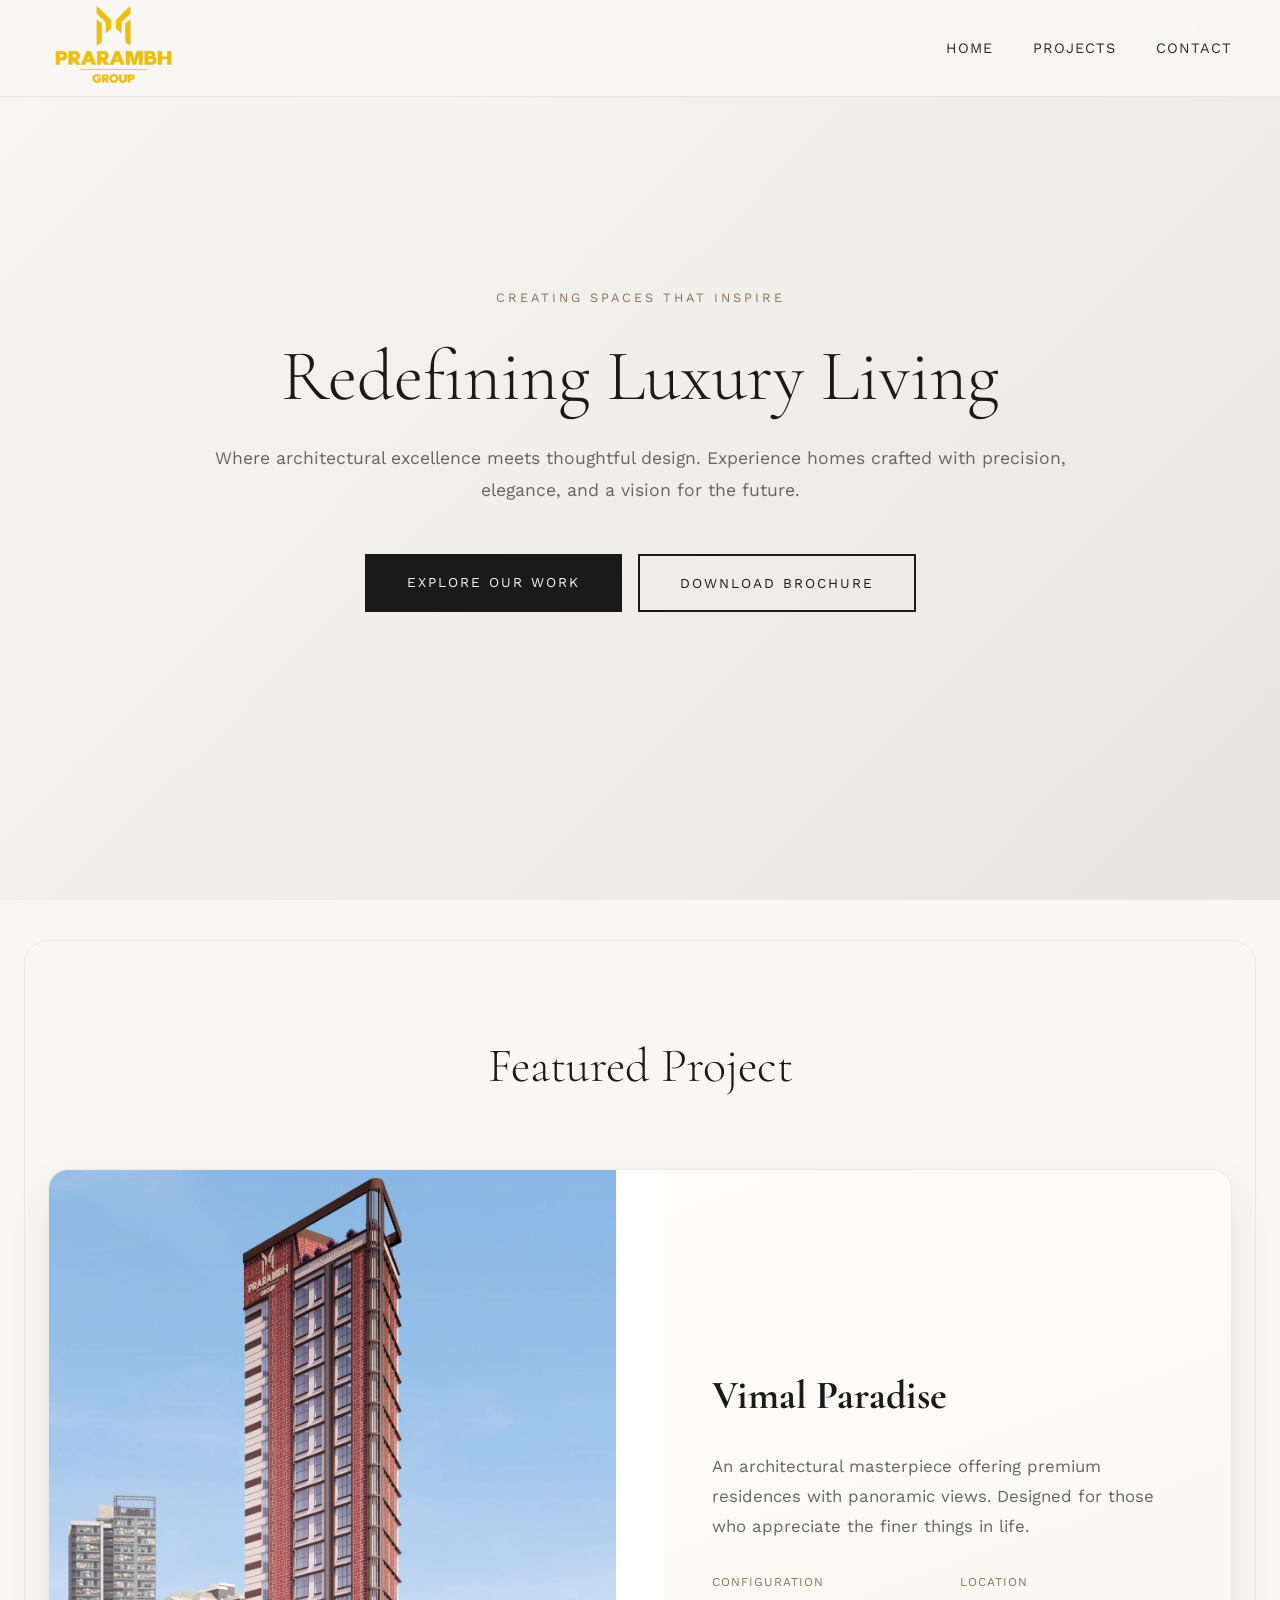
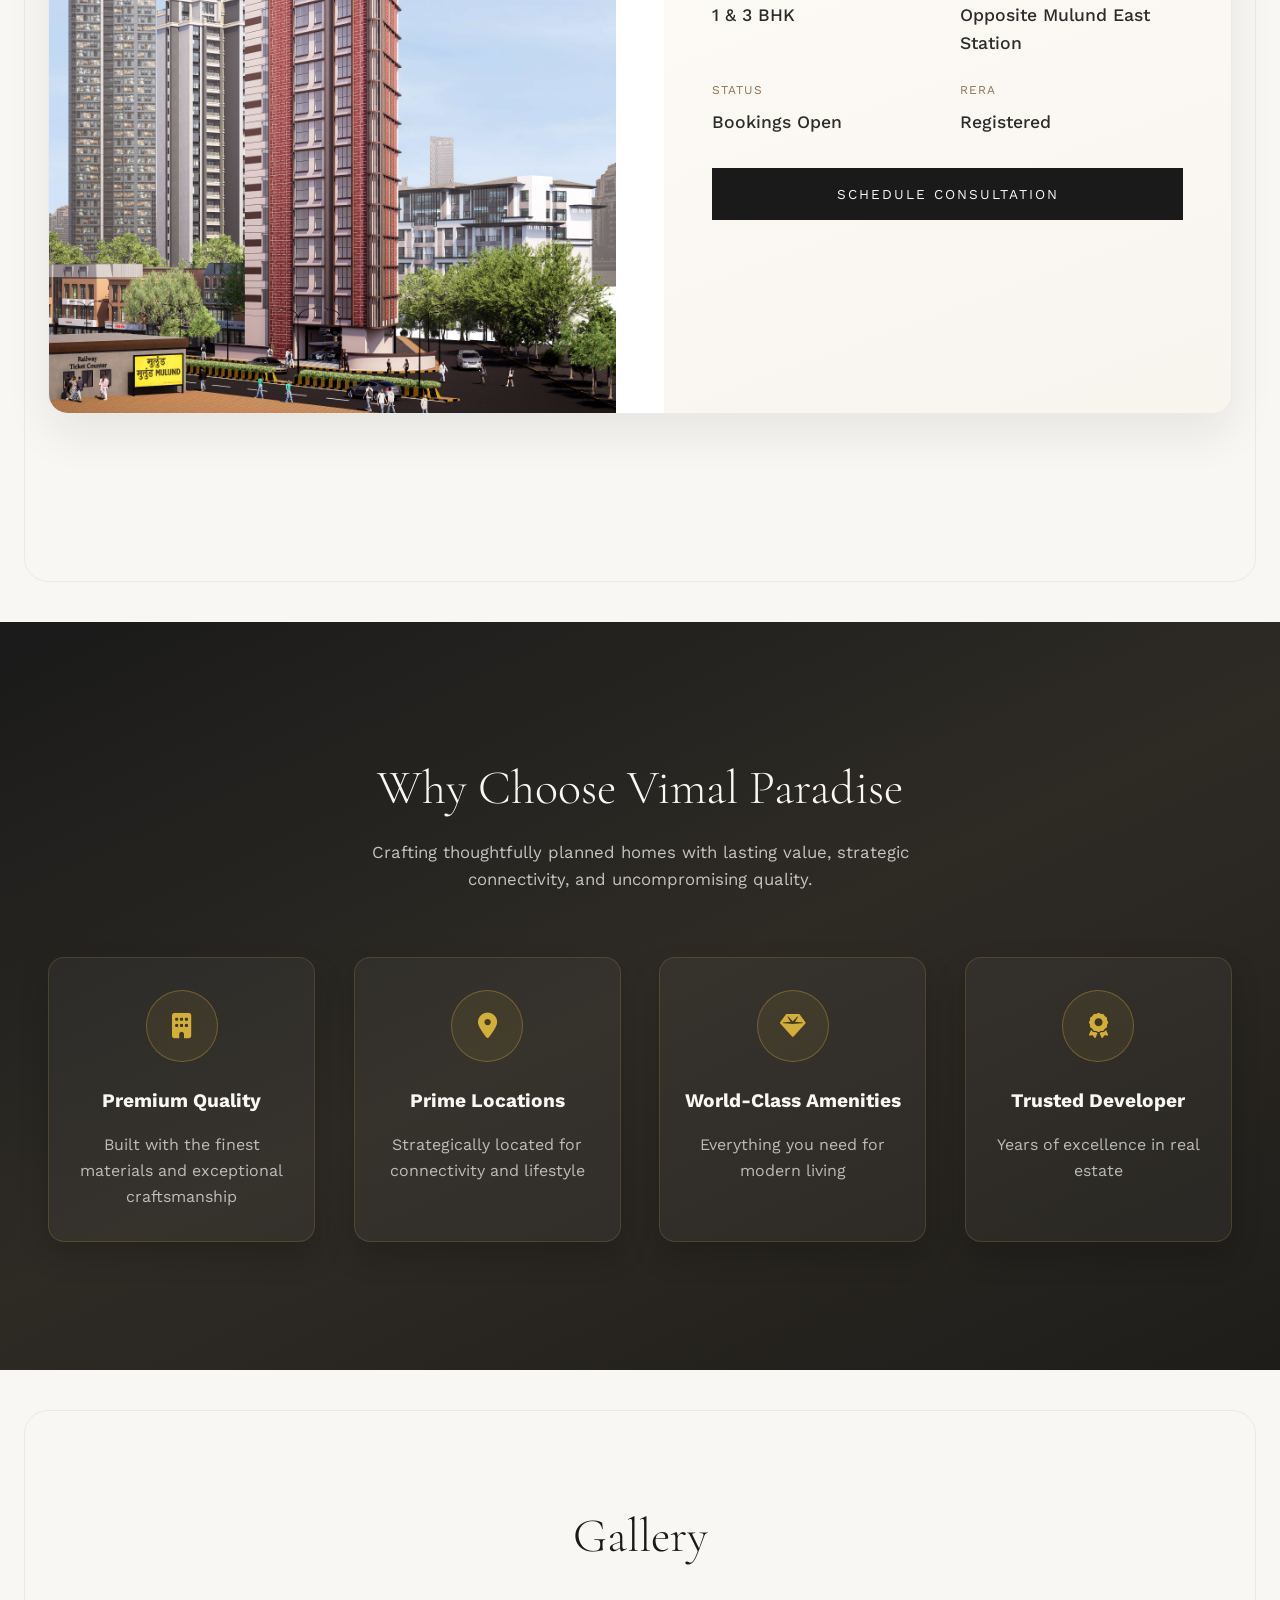
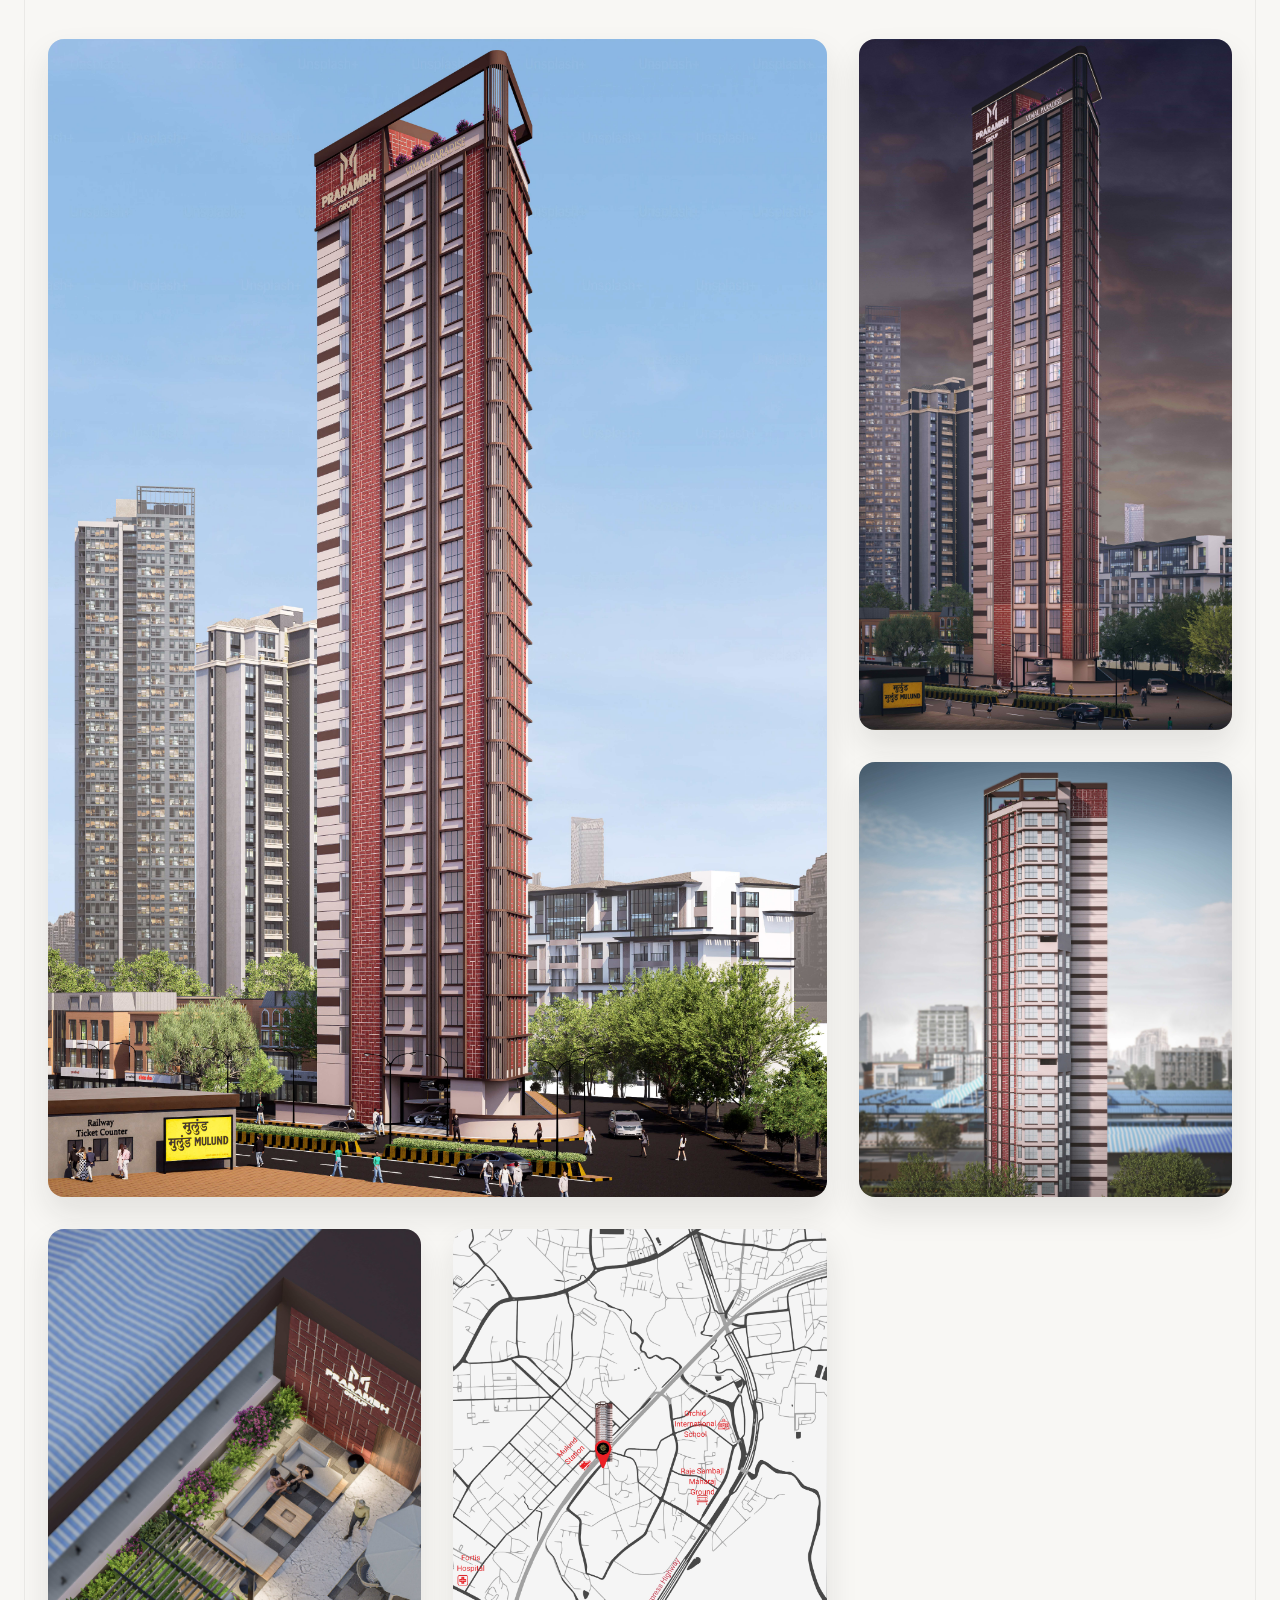
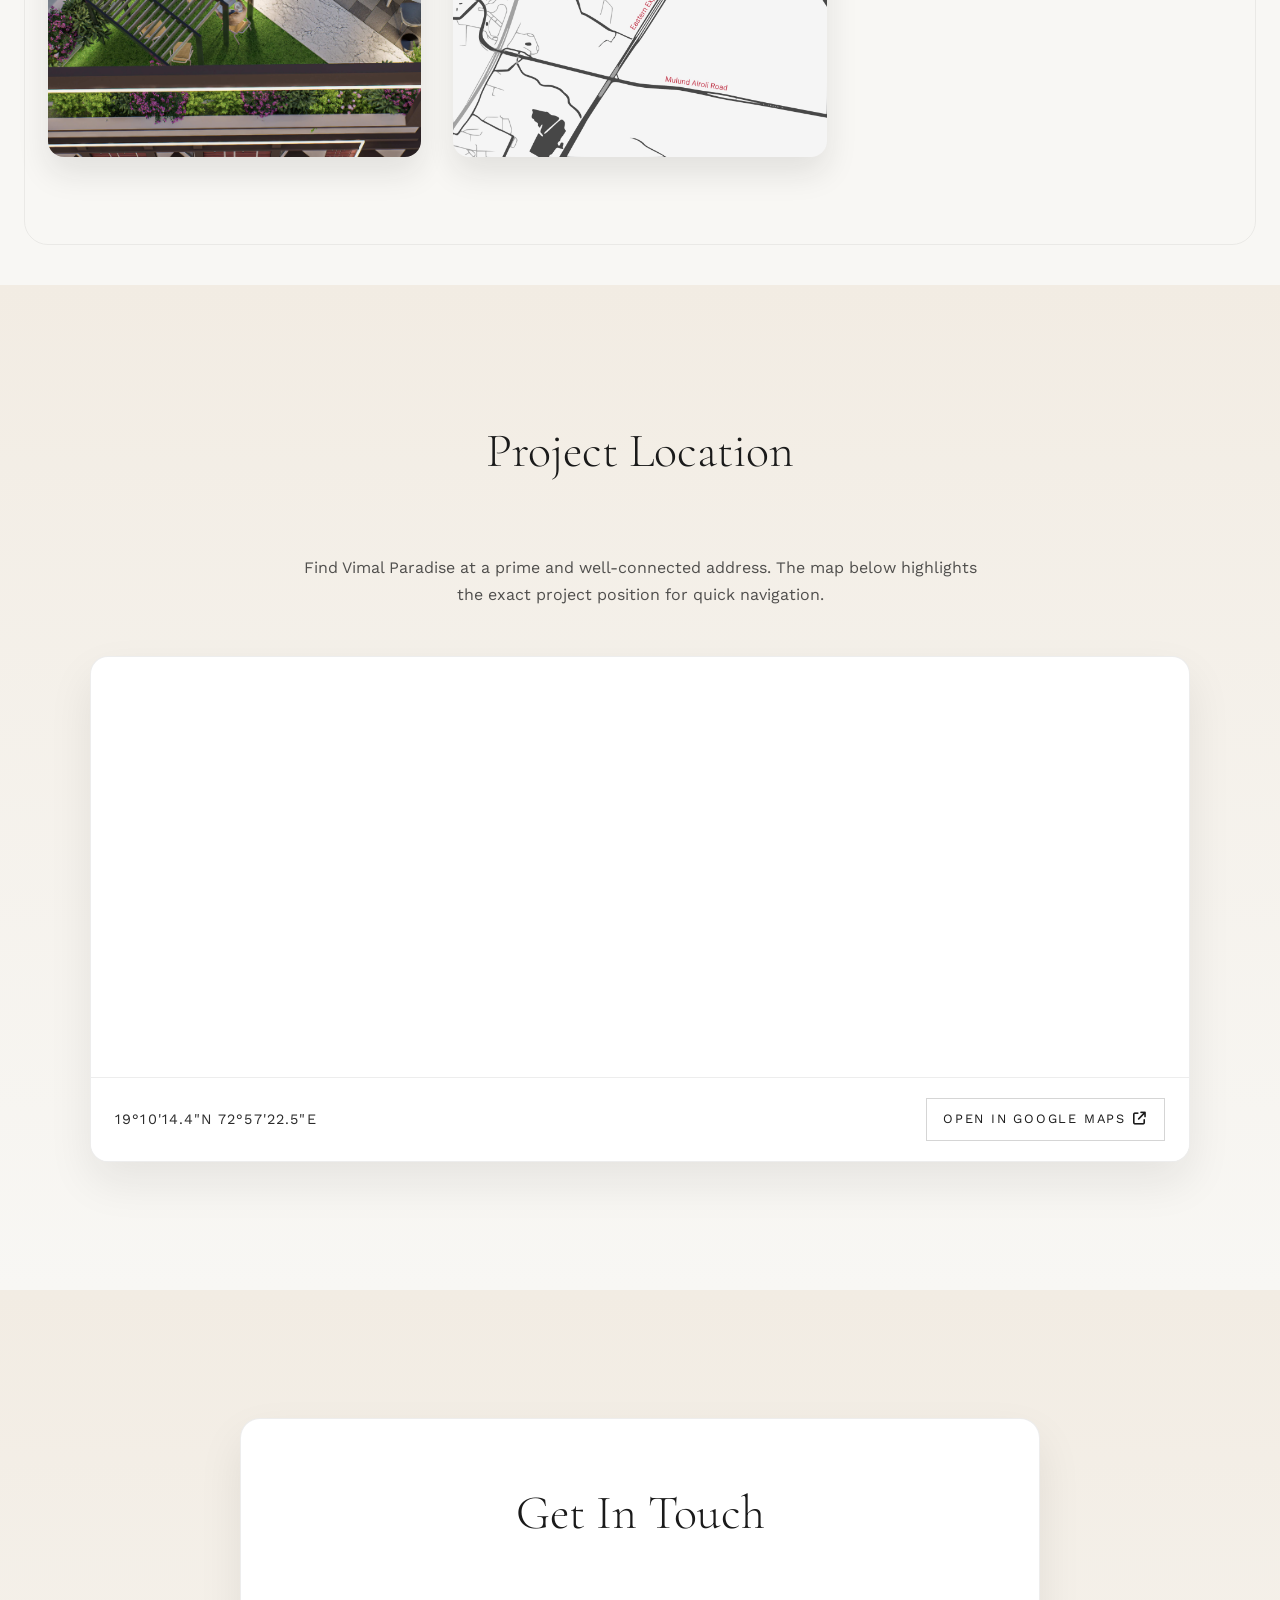
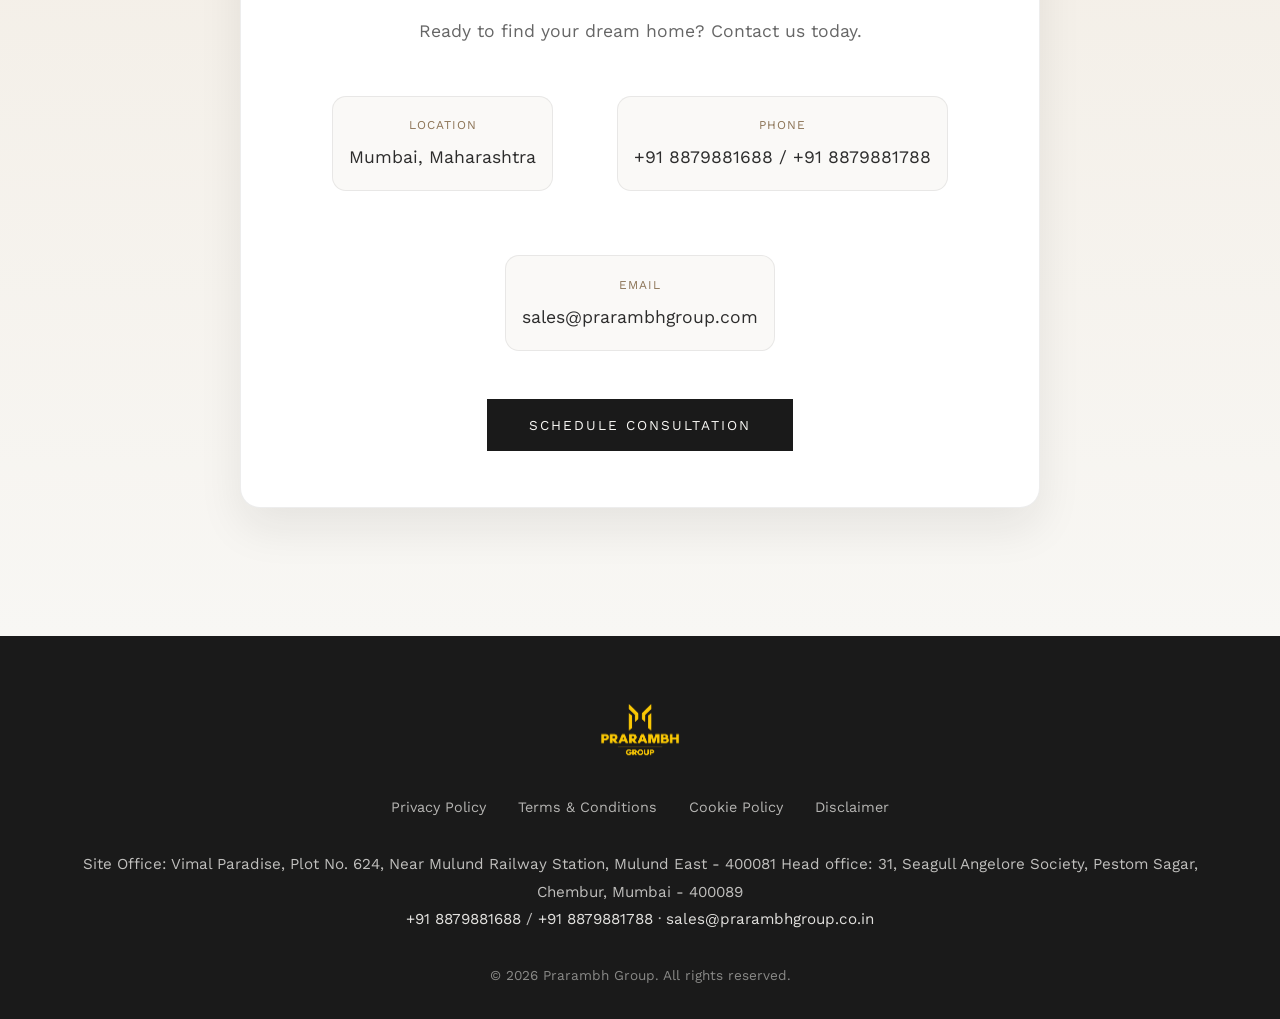
==== index.html @ e71fceab "Beautify key homepage sections with map-inspired styling" ====
<!DOCTYPE html>
<html lang="en">
<head>
    <meta charset="UTF-8">
    <meta name="viewport" content="width=device-width, initial-scale=1.0">
    <meta name="description" content="Prarambh Group - Premium real estate development in Mumbai. Discover Vimal Paradise, luxury residential apartments with world-class amenities.">
    <meta name="keywords" content="real estate Mumbai, luxury apartments, Vimal Paradise, Prarambh Group, premium housing">
    <title>Prarambh Group - Redefining Luxury Living in Mumbai</title>
    
    <!-- Preconnect for Performance -->
    <link rel="preconnect" href="https://fonts.googleapis.com">
    <link rel="preconnect" href="https://fonts.gstatic.com" crossorigin>
    <link href="https://fonts.googleapis.com/css2?family=Cormorant+Garamond:wght@300;400;500;600&family=Work+Sans:wght@300;400;500&display=swap" rel="stylesheet">
    <link rel="stylesheet" href="https://cdnjs.cloudflare.com/ajax/libs/font-awesome/6.5.2/css/all.min.css" crossorigin="anonymous" referrerpolicy="no-referrer">
    
    <style>
:root {
    --primary-dark: #1a1a1a;
    --primary-light: #f8f7f4;
    --accent-gold: #d4af37;
    --accent-muted: #8b7355;
    --text-dark: #2c2c2c;
    --text-light: #666;
    --border-light: #e8e6e1;
}

* {
    margin: 0;
    padding: 0;
    box-sizing: border-box;
}

body {
    font-family: 'Work Sans', sans-serif;
    color: var(--text-dark);
    background: var(--primary-light);
    line-height: 1.6;
    overflow-x: hidden;
}

/* Navigation */
nav {
    position: fixed;
    top: 0;
    width: 100%;
    z-index: 1000;
    background: rgba(248, 247, 244, 0.95);
    backdrop-filter: blur(10px);
    border-bottom: 1px solid var(--border-light);
}

.nav-container {
    max-width: 1400px;
    margin: 0 auto;
    height: 96px;
    padding: 0 3rem;
    display: flex;
    justify-content: space-between;
    align-items: center;
}

.logo {
    font-family: 'Cormorant Garamond', serif;
    font-size: 1.5rem;
    font-weight: 500;
    letter-spacing: 2px;
    color: var(--primary-dark);
    display: flex;
    align-items: center;
    height: 100%;
    gap: 0.5rem;
}

.logo img {
    height: 100%;
    width: auto;
    object-fit: contain;
}

.logo-text {
    font-family: 'Cormorant Garamond', serif;
    font-size: 1.5rem;
    font-weight: 500;
    letter-spacing: 2px;
    color: var(--primary-dark);
}

.nav-links {
    display: flex;
    gap: 2.5rem;
    list-style: none;
}

.nav-toggle {
    display: none;
    background: transparent;
    border: none;
    color: var(--primary-dark);
    font-size: 1.35rem;
    cursor: pointer;
}

.nav-links a {
    color: var(--text-dark);
    text-decoration: none;
    font-size: 0.9rem;
    letter-spacing: 1px;
    text-transform: uppercase;
    transition: color 0.3s;
}

.nav-links a:hover {
    color: var(--accent-gold);
}

/* Hero Section */
.hero {
    height: 100vh;
    display: flex;
    align-items: center;
    justify-content: center;
    text-align: center;
    padding: 0 2rem;
    background: linear-gradient(135deg, var(--primary-light) 0%, var(--border-light) 100%);
}

.hero-content {
    max-width: 900px;
}

.hero-subtitle {
    font-size: 0.8rem;
    letter-spacing: 3px;
    text-transform: uppercase;
    color: var(--accent-muted);
    margin-bottom: 1.5rem;
}

.hero-title {
    font-family: 'Cormorant Garamond', serif;
    font-size: 4.5rem;
    font-weight: 300;
    line-height: 1.2;
    color: var(--primary-dark);
    margin-bottom: 1.5rem;
}

.hero-description {
    font-size: 1.1rem;
    color: var(--text-light);
    margin-bottom: 3rem;
    line-height: 1.8;
}

.cta-button {
    display: inline-block;
    padding: 1rem 2.5rem;
    background: var(--primary-dark);
    color: var(--primary-light);
    text-decoration: none;
    font-size: 0.85rem;
    letter-spacing: 2px;
    text-transform: uppercase;
    border: 2px solid var(--primary-dark);
    position: relative;
    overflow: hidden;
    transition: all 0.4s;
    cursor: pointer;
    font-family: 'Work Sans', sans-serif;
}

.cta-button::before {
    content: '';
    position: absolute;
    top: 0;
    left: -100%;
    width: 100%;
    height: 100%;
    background: var(--accent-gold);
    transition: left 0.4s;
    z-index: -1;
}

.cta-button:hover::before {
    left: 0;
}

.cta-button:hover {
    border-color: var(--accent-gold);
    color: var(--primary-light);
}

/* Project Section */
.project-section {
    padding: 8rem 3rem;
    max-width: 1400px;
    margin: 0 auto;
    position: relative;
}

.project-section::before {
    content: '';
    position: absolute;
    inset: 2.5rem 1.5rem;
    border: 1px solid rgba(26, 26, 26, 0.06);
    border-radius: 24px;
    pointer-events: none;
}

.section-title {
    font-family: 'Cormorant Garamond', serif;
    font-size: 3rem;
    font-weight: 300;
    text-align: center;
    margin-bottom: 4rem;
    color: var(--primary-dark);
}

.project-grid {
    display: grid;
    grid-template-columns: 1fr 1fr;
    gap: 3rem;
    margin-bottom: 5rem;
    background: #ffffff;
    border: 1px solid rgba(26, 26, 26, 0.09);
    box-shadow: 0 20px 45px rgba(26, 26, 26, 0.08);
    border-radius: 20px;
    overflow: hidden;
}

.project-image {
    position: relative;
    overflow: hidden;
    min-height: 400px;
    background: var(--border-light);
    display: flex;
    align-items: center;
    justify-content: center;
}

.project-image img {
    width: 100%;
    height: 100%;
    object-fit: cover;
    object-position: center;
    transition: transform 0.6s;
    display: block;
}

.project-image:hover img {
    transform: scale(1.05);
}

.project-details {
    padding: 3rem;
    display: flex;
    flex-direction: column;
    justify-content: center;
    background: linear-gradient(160deg, #fffdfa 0%, #f8f5ef 100%);
}

.project-name {
    font-family: 'Cormorant Garamond', serif;
    font-size: 2.5rem;
    margin-bottom: 1.5rem;
    color: var(--primary-dark);
}

.project-description {
    font-size: 1.05rem;
    color: var(--text-light);
    margin-bottom: 2rem;
    line-height: 1.8;
}

.project-meta {
    display: grid;
    grid-template-columns: repeat(2, 1fr);
    gap: 1.5rem;
    margin-bottom: 2rem;
}

.meta-item {
    opacity: 0;
    animation: fadeInUp 0.6s ease forwards;
}

.meta-label {
    font-size: 0.75rem;
    letter-spacing: 1px;
    text-transform: uppercase;
    color: var(--accent-muted);
    margin-bottom: 0.5rem;
}

.meta-value {
    font-size: 1.1rem;
    color: var(--text-dark);
    font-weight: 500;
}

/* Features */
.features {
    background: linear-gradient(155deg, #1a1a1a 0%, #2e2b25 50%, #1f1d1a 100%);
    color: var(--primary-light);
    padding: 8rem 3rem;
}

.features .section-title {
    color: var(--primary-light);
    margin-bottom: 0.75rem;
}

.features-subtitle {
    text-align: center;
    color: rgba(248, 247, 244, 0.75);
    max-width: 640px;
    margin: 0 auto;
    font-size: 1.05rem;
}

.features-grid {
    max-width: 1400px;
    margin: 0 auto;
    display: grid;
    grid-template-columns: repeat(4, minmax(0, 1fr));
    gap: clamp(1.5rem, 3vw, 3rem);
    margin-top: 4rem;
}

.feature-item {
    text-align: center;
    opacity: 0;
    animation: fadeInUp 0.6s ease forwards;
    padding: 2rem 1.5rem;
    border: 1px solid rgba(212, 175, 55, 0.18);
    border-radius: 16px;
    background: rgba(248, 247, 244, 0.04);
    box-shadow: 0 14px 30px rgba(0, 0, 0, 0.18);
}

.feature-icon {
    width: 72px;
    height: 72px;
    margin: 0 auto 1.5rem;
    border: 1px solid rgba(212, 175, 55, 0.35);
    border-radius: 50%;
    display: flex;
    align-items: center;
    justify-content: center;
    background: rgba(212, 175, 55, 0.08);
    font-size: 1.6rem;
    margin-bottom: 1.5rem;
    color: var(--accent-gold);
}

.feature-title {
    font-size: 1.2rem;
    margin-bottom: 1rem;
    color: var(--primary-light);
}

.feature-description {
    color: rgba(248, 247, 244, 0.7);
    line-height: 1.6;
}

/* Gallery */
.gallery {
    padding: 8rem 3rem;
    max-width: 1400px;
    margin: 0 auto;
    position: relative;
}

.gallery::before {
    content: '';
    position: absolute;
    inset: 2.5rem 1.5rem;
    border: 1px solid rgba(26, 26, 26, 0.06);
    border-radius: 24px;
    pointer-events: none;
}

.gallery-grid {
    display: grid;
    grid-template-columns: repeat(3, 1fr);
    gap: 2rem;
    margin-top: 4rem;
}

.gallery-item {
    position: relative;
    overflow: hidden;
    background: var(--border-light);
    min-height: 300px;
    display: flex;
    align-items: center;
    justify-content: center;
    border-radius: 16px;
    box-shadow: 0 16px 32px rgba(26, 26, 26, 0.1);
}

.gallery-item button {
    width: 100%;
    height: 100%;
    border: none;
    background: transparent;
    padding: 0;
    cursor: pointer;
}

.gallery-item:nth-child(1) {
    grid-column: span 2;
    grid-row: span 2;
    min-height: 600px;
}

.gallery-item img {
    width: 100%;
    height: 100%;
    object-fit: cover;
    object-position: center;
    transition: transform 0.6s;
    display: block;
}

.gallery-item:hover img {
    transform: scale(1.1);
}

/* Location Map */
.location-map {
    padding: 8rem 3rem;
    background: linear-gradient(180deg, #f2ece3 0%, #f8f7f4 100%);
}

.location-map-container {
    max-width: 1100px;
    margin: 0 auto;
    text-align: center;
}

.location-map-description {
    color: rgba(26, 26, 26, 0.75);
    margin: 1rem auto 0;
    max-width: 700px;
    line-height: 1.7;
}

.map-card {
    margin-top: 3rem;
    background: #ffffff;
    border: 1px solid rgba(26, 26, 26, 0.08);
    box-shadow: 0 20px 45px rgba(26, 26, 26, 0.08);
    border-radius: 18px;
    overflow: hidden;
}

.map-embed {
    width: 100%;
    min-height: 420px;
    border: 0;
    display: block;
}

.map-footer {
    display: flex;
    justify-content: space-between;
    align-items: center;
    gap: 1rem;
    padding: 1.25rem 1.5rem;
    background: #ffffff;
    border-top: 1px solid rgba(26, 26, 26, 0.08);
}

.map-coordinates {
    font-size: 0.9rem;
    letter-spacing: 0.08em;
    color: var(--text-dark);
    text-transform: uppercase;
}

.map-link {
    display: inline-flex;
    align-items: center;
    gap: 0.45rem;
    font-size: 0.8rem;
    text-transform: uppercase;
    letter-spacing: 0.14em;
    color: var(--primary-dark);
    text-decoration: none;
    border: 1px solid rgba(26, 26, 26, 0.18);
    padding: 0.65rem 1rem;
    transition: all 0.3s ease;
}

.map-link:hover {
    color: var(--accent-gold);
    border-color: var(--accent-gold);
}

/* Contact */
.contact {
    padding: 8rem 3rem;
    background: linear-gradient(180deg, #f2ece3 0%, #f8f7f4 100%);
}

.contact-container {
    max-width: 800px;
    margin: 0 auto;
    text-align: center;
    background: #ffffff;
    border: 1px solid rgba(26, 26, 26, 0.08);
    border-radius: 20px;
    box-shadow: 0 20px 45px rgba(26, 26, 26, 0.08);
    padding: 3.5rem 2rem;
}

.contact-info {
    display: flex;
    justify-content: center;
    gap: 4rem;
    margin-top: 3rem;
    flex-wrap: wrap;
}

.contact-item {
    text-align: center;
    min-width: 180px;
    background: rgba(248, 247, 244, 0.7);
    border: 1px solid rgba(26, 26, 26, 0.08);
    border-radius: 14px;
    padding: 1.2rem 1rem;
}

.contact-label {
    font-size: 0.75rem;
    letter-spacing: 1px;
    text-transform: uppercase;
    color: var(--accent-muted);
    margin-bottom: 0.5rem;
}

.contact-value {
    font-size: 1.1rem;
    color: var(--text-dark);
}

/* Modal */
.modal {
    display: none;
    position: fixed;
    z-index: 10000;
    left: 0;
    top: 0;
    width: 100%;
    height: 100%;
    background: rgba(26, 26, 26, 0.9);
    backdrop-filter: blur(5px);
}

.modal.active {
    display: flex;
    align-items: center;
    justify-content: center;
}

.gallery-lightbox {
    background: rgba(0, 0, 0, 0.92);
}

.lightbox-content {
    width: min(92vw, 1080px);
    padding: 1rem;
    background: transparent;
    display: grid;
    grid-template-columns: auto minmax(0, 1fr) auto;
    align-items: center;
    gap: 1rem;
}

.lightbox-image-wrap {
    width: 100%;
    max-height: 82vh;
    overflow: hidden;
    border-radius: 10px;
}

.lightbox-image-wrap img {
    width: 100%;
    height: min(82vh, 760px);
    object-fit: contain;
    background: #111;
    display: block;
}

.lightbox-nav {
    width: 44px;
    height: 44px;
    border-radius: 50%;
    border: 1px solid rgba(255, 255, 255, 0.4);
    color: #fff;
    background: rgba(255, 255, 255, 0.1);
    cursor: pointer;
    font-size: 1.4rem;
}

.lightbox-caption {
    margin-top: 0.8rem;
    color: rgba(255, 255, 255, 0.85);
    text-align: center;
}

.gallery-lightbox .modal-close {
    color: #fff;
    top: 0.5rem;
    right: 1rem;
}

.modal-content {
    background: var(--primary-light);
    padding: 3rem;
    max-width: 500px;
    width: 90%;
    position: relative;
    max-height: 90vh;
    overflow-y: auto;
}

.modal-content.lightbox-content {
    background: transparent;
    max-width: min(92vw, 1080px);
    width: min(92vw, 1080px);
    max-height: none;
    overflow: visible;
}

.modal-close {
    position: absolute;
    top: 1.5rem;
    right: 1.5rem;
    font-size: 2rem;
    cursor: pointer;
    color: var(--text-light);
    transition: color 0.3s;
    background: none;
    border: none;
    line-height: 1;
}

.modal-close:hover {
    color: var(--primary-dark);
}

.modal-title {
    font-family: 'Cormorant Garamond', serif;
    font-size: 2.5rem;
    margin-bottom: 1rem;
    color: var(--primary-dark);
}

.modal-subtitle {
    font-size: 0.9rem;
    color: var(--text-light);
    margin-bottom: 2rem;
}

.form-group {
    margin-bottom: 1.5rem;
}

.form-label {
    display: block;
    font-size: 0.75rem;
    letter-spacing: 1px;
    text-transform: uppercase;
    color: var(--accent-muted);
    margin-bottom: 0.5rem;
}

.form-input,
.form-textarea,
.form-select {
    width: 100%;
    padding: 0.875rem 1rem;
    border: 1px solid var(--border-light);
    background: white;
    font-family: 'Work Sans', sans-serif;
    font-size: 1rem;
    color: var(--text-dark);
    transition: border-color 0.3s;
}

.form-input:focus,
.form-textarea:focus,
.form-select:focus {
    outline: none;
    border-color: var(--accent-gold);
}

.form-textarea {
    resize: vertical;
    min-height: 100px;
}

.form-submit {
    width: 100%;
    padding: 1rem;
    background: var(--primary-dark);
    color: var(--primary-light);
    border: 2px solid var(--primary-dark);
    font-size: 0.85rem;
    letter-spacing: 2px;
    text-transform: uppercase;
    cursor: pointer;
    transition: all 0.4s;
    font-family: 'Work Sans', sans-serif;
}

.form-submit:hover {
    background: var(--accent-gold);
    border-color: var(--accent-gold);
    color: var(--primary-dark);
}

.form-submit:disabled {
    opacity: 0.5;
    cursor: not-allowed;
}

.form-message {
    margin-top: 1rem;
    padding: 1rem;
    display: none;
}

.form-message.success {
    background: #d4edda;
    color: #155724;
    border: 1px solid #c3e6cb;
}

.form-message.error {
    background: #f8d7da;
    color: #721c24;
    border: 1px solid #f5c6cb;
}

/* Footer */
footer {
    background: var(--primary-dark);
    color: var(--primary-light);
    padding: 4rem 3rem 2rem;
}

.footer-content {
    max-width: 1400px;
    margin: 0 auto;
    text-align: center;
}

.footer-links {
    display: flex;
    justify-content: center;
    gap: 2rem;
    margin: 2rem 0;
    flex-wrap: wrap;
}

.footer-links a {
    color: rgba(248, 247, 244, 0.7);
    text-decoration: none;
    font-size: 0.9rem;
    transition: color 0.3s;
}

.footer-links a:hover {
    color: var(--accent-gold);
}

.footer-copyright {
    font-size: 0.85rem;
    color: rgba(248, 247, 244, 0.5);
    margin-top: 2rem;
}

.footer-contact {
    font-size: 0.95rem;
    color: rgba(248, 247, 244, 0.75);
    line-height: 1.8;
}

.footer-contact a {
    color: rgba(248, 247, 244, 0.9);
    text-decoration: none;
}

.footer-contact a:hover {
    color: var(--accent-gold);
}

/* Animations */
@keyframes fadeInUp {
    from {
        opacity: 0;
        transform: translateY(30px);
    }
    to {
        opacity: 1;
        transform: translateY(0);
    }
}

/* Responsive */
@media (max-width: 1024px) {
    .project-grid {
        grid-template-columns: 1fr;
    }
    
    .project-image {
        min-height: 350px;
    }

    .features-grid {
        grid-template-columns: repeat(2, minmax(0, 1fr));
    }

    .gallery-grid {
        grid-template-columns: repeat(2, 1fr);
    }

    .gallery-item:nth-child(1) {
        grid-column: span 2;
        grid-row: span 1;
        min-height: 400px;
    }
    
    .gallery-item {
        min-height: 250px;
    }
}

@media (max-width: 768px) {
    .nav-container {
        height: 80px;
        padding: 0 1.5rem;
    }

    .nav-toggle {
        display: block;
    }

    .nav-links {
        position: absolute;
        top: 80px;
        left: 0;
        right: 0;
        flex-direction: column;
        align-items: center;
        gap: 1.25rem;
        padding: 1rem 1.5rem 1.5rem;
        background: rgba(248, 247, 244, 0.98);
        border-bottom: 1px solid var(--border-light);
        opacity: 0;
        pointer-events: none;
        transform: translateY(-8px);
        transition: all 0.25s ease;
    }

    .nav-links.active {
        opacity: 1;
        pointer-events: auto;
        transform: translateY(0);
    }

    .hero-title {
        font-size: 3rem;
    }

    .section-title {
        font-size: 2.5rem;
    }

    .features-subtitle {
        font-size: 0.98rem;
    }

    .project-section,
    .features,
    .gallery,
    .location-map,
    .contact {
        padding: 5rem 1.5rem;
    }

    .project-details {
        padding: 2rem 1rem;
    }
    
    .project-image {
        min-height: 300px;
    }

    .features-grid {
        grid-template-columns: 1fr;
        gap: 2.5rem;
    }

    .gallery-grid {
        grid-template-columns: 1fr;
        gap: 1rem;
    }
    
    .gallery-item {
        min-height: 250px;
    }
    
    .gallery-item:nth-child(1) {
        grid-column: span 1;
        grid-row: span 1;
        min-height: 300px;
    }

    .contact-info {
        flex-direction: column;
        gap: 2rem;
    }

    .map-footer {
        flex-direction: column;
        align-items: flex-start;
    }

    .map-embed {
        min-height: 320px;
    }
    
    .modal-content {
        padding: 2rem 1.5rem;
    }

    .lightbox-content {
        grid-template-columns: 1fr;
        gap: 0.8rem;
    }

    .lightbox-nav {
        position: absolute;
        top: 50%;
        transform: translateY(-50%);
        z-index: 2;
    }

    #lightboxPrev {
        left: 1rem;
    }

    #lightboxNext {
        right: 1rem;
    }
}

@media (max-width: 480px) {
    .hero {
        padding: 0 1rem;
    }

    .hero-title {
        font-size: 2.25rem;
    }

    .hero-description {
        font-size: 1rem;
    }

    .section-title {
        font-size: 2.1rem;
    }

    .project-meta {
        grid-template-columns: 1fr;
        gap: 1rem;
    }
}
    </style>
</head>
<body>
    <!-- Navigation -->
    <nav>
        <div class="nav-container">
            <div class="logo">
                <img src="assets/prarambh-logo.png" alt="Prarambh Group" onerror="this.style.display='none'; this.nextElementSibling.style.display='block';">
                <span class="logo-text" style="display: none;">PRARAMBH GROUP</span>
            </div>
            <button class="nav-toggle" id="navToggle" aria-label="Toggle navigation menu">
                <i class="fa-solid fa-bars"></i>
            </button>
            <ul class="nav-links">
                <li><a href="#home">Home</a></li>
                <li><a href="#projects">Projects</a></li>
                <li><a href="#contact">Contact</a></li>
            </ul>
        </div>
    </nav>

    <!-- Hero -->
    <section class="hero" id="home">
        <div class="hero-content">
            <p class="hero-subtitle">Creating Spaces That Inspire</p>
            <h1 class="hero-title">Redefining Luxury Living</h1>
            <p class="hero-description">
                Where architectural excellence meets thoughtful design. Experience homes crafted with precision, elegance, and a vision for the future.
            </p>
            <div style="display: flex; gap: 1rem; justify-content: center; flex-wrap: wrap;">
                <a href="#projects" class="cta-button">Explore Our Work</a>
                <button onclick="openBrochureModal()" class="cta-button" style="background: transparent; color: var(--primary-dark);">Download Brochure</button>
            </div>
        </div>
    </section>

    <!-- Projects -->
    <section class="project-section" id="projects">
        <h2 class="section-title">Featured Project</h2>
        <div class="project-grid">
            <div class="project-image">
                <img src="images/vimal-paradise-main.jpg" alt="Vimal Paradise day view" onerror="this.src='images/gallery-2.jpg';">
            </div>
            <div class="project-details">
                <h3 class="project-name">Vimal Paradise</h3>
                <p class="project-description">
                    An architectural masterpiece offering premium residences with panoramic views. Designed for those who appreciate the finer things in life.
                </p>
                <div class="project-meta">
                    <div class="meta-item">
                        <div class="meta-label">Configuration</div>
                        <div class="meta-value">1 & 3 BHK</div>
                    </div>
                    <div class="meta-item">
                        <div class="meta-label">Location</div>
                        <div class="meta-value">Opposite Mulund East Station</div>
                    </div>
                    <div class="meta-item">
                        <div class="meta-label">Status</div>
                        <div class="meta-value">Bookings Open</div>
                    </div>
                    <div class="meta-item">
                        <div class="meta-label">RERA</div>
                        <div class="meta-value">Registered</div>
                    </div>
                </div>
                <button onclick="openModal()" class="cta-button" style="cursor: pointer;">Schedule Consultation</button>
            </div>
        </div>
    </section>

    <!-- Features -->
    <section class="features">
        <div style="max-width: 1400px; margin: 0 auto;">
            <h2 class="section-title">Why Choose Vimal Paradise</h2>
            <p class="features-subtitle">Crafting thoughtfully planned homes with lasting value, strategic connectivity, and uncompromising quality.</p>
            <div class="features-grid">
                <div class="feature-item">
                    <div class="feature-icon"><i class="fa-solid fa-building"></i></div>
                    <h3 class="feature-title">Premium Quality</h3>
                    <p class="feature-description">Built with the finest materials and exceptional craftsmanship</p>
                </div>
                <div class="feature-item">
                    <div class="feature-icon"><i class="fa-solid fa-location-dot"></i></div>
                    <h3 class="feature-title">Prime Locations</h3>
                    <p class="feature-description">Strategically located for connectivity and lifestyle</p>
                </div>
                <div class="feature-item">
                    <div class="feature-icon"><i class="fa-solid fa-gem"></i></div>
                    <h3 class="feature-title">World-Class Amenities</h3>
                    <p class="feature-description">Everything you need for modern living</p>
                </div>
                <div class="feature-item">
                    <div class="feature-icon"><i class="fa-solid fa-award"></i></div>
                    <h3 class="feature-title">Trusted Developer</h3>
                    <p class="feature-description">Years of excellence in real estate</p>
                </div>
            </div>
        </div>
    </section>

    <!-- Gallery -->
    <section class="gallery">
        <h2 class="section-title">Gallery</h2>
        <div class="gallery-grid">
            <div class="gallery-item"><button class="gallery-trigger" data-index="0"><img src="images/vimal-paradise-main.jpg" alt="Vimal Paradise exterior view" onerror="this.src='images/gallery-2.jpg';"></button></div>
            <div class="gallery-item"><button class="gallery-trigger" data-index="1"><img src="images/gallery-1.jpg" alt="Vimal Paradise night exterior view" onerror="this.src='images/vimal-paradise-main.jpg';"></button></div>
            <div class="gallery-item"><button class="gallery-trigger" data-index="2"><img src="images/gallery-2.jpg" alt="Vimal Paradise skyline view" onerror="this.src='images/vimal-paradise-main.jpg';"></button></div>
            <div class="gallery-item"><button class="gallery-trigger" data-index="3"><img src="images/gallery-3.jpg" alt="Vimal Paradise terrace view" onerror="this.src='images/gallery-2.jpg';"></button></div>
            <div class="gallery-item"><button class="gallery-trigger" data-index="4"><img src="images/gallery-4.jpg" alt="Vimal Paradise location map with nearby schools, hospitals, and highways" onerror="this.src='images/gallery-1.jpg';"></button></div>
        </div>
    </section>

    <div id="galleryLightbox" class="modal gallery-lightbox" aria-hidden="true">
        <button class="modal-close" onclick="closeGalleryLightbox()" aria-label="Close gallery">&times;</button>
        <div class="modal-content lightbox-content">
            <button id="lightboxPrev" class="lightbox-nav" aria-label="Previous image">&#10094;</button>
            <div>
                <div class="lightbox-image-wrap">
                    <img id="lightboxImage" src="" alt="Gallery preview">
                </div>
                <p id="lightboxCaption" class="lightbox-caption"></p>
            </div>
            <button id="lightboxNext" class="lightbox-nav" aria-label="Next image">&#10095;</button>
        </div>
    </div>

    <!-- Location Map -->
    <section class="location-map" aria-labelledby="location-map-title">
        <div class="location-map-container">
            <h2 class="section-title" id="location-map-title">Project Location</h2>
            <p class="location-map-description">Find Vimal Paradise at a prime and well-connected address. The map below highlights the exact project position for quick navigation.</p>
            <div class="map-card">
                <iframe class="map-embed" title="Vimal Paradise map location" loading="lazy" referrerpolicy="no-referrer-when-downgrade" src="https://maps.google.com/maps?q=19.170667,72.95625&z=16&output=embed"></iframe>
                <div class="map-footer">
                    <p class="map-coordinates">19°10'14.4&quot;N 72°57'22.5&quot;E</p>
                    <a class="map-link" href="https://maps.google.com/?q=19.170667,72.95625" target="_blank" rel="noopener noreferrer">Open in Google Maps <i class="fa-solid fa-arrow-up-right-from-square"></i></a>
                </div>
            </div>
        </div>
    </section>

    <!-- Contact -->
    <section class="contact" id="contact">
        <div class="contact-container">
            <h2 class="section-title">Get In Touch</h2>
            <p class="hero-description">Ready to find your dream home? Contact us today.</p>
            <div class="contact-info">
                <div class="contact-item">
                    <div class="contact-label">Location</div>
                    <div class="contact-value">Mumbai, Maharashtra</div>
                </div>
                <div class="contact-item">
                    <div class="contact-label">Phone</div>
                    <div class="contact-value">+91 8879881688 / +91 8879881788</div>
                </div>
                <div class="contact-item">
                    <div class="contact-label">Email</div>
                    <div class="contact-value">sales@prarambhgroup.com</div>
                </div>
            </div>
            <button onclick="openModal()" class="cta-button" style="margin-top: 3rem; cursor: pointer;">Schedule Consultation</button>
        </div>
    </section>

    <!-- Contact Modal -->
    <div id="contactModal" class="modal">
        <div class="modal-content">
            <button class="modal-close" onclick="closeModal()">&times;</button>
            <h2 class="modal-title">Get in Touch</h2>
            <p class="modal-subtitle">Fill out the form below and we'll get back to you within 24 hours.</p>
            
            <form id="contactForm">
                <input type="hidden" name="access_key" value="22dc6843-f6f1-42c7-bb21-0e951f17dcad">
                <input type="hidden" name="subject" value="New Contact - Prarambh Group">
                
                <div class="form-group">
                    <label class="form-label">Full Name *</label>
                    <input type="text" name="name" class="form-input" required>
                </div>
                
                <div class="form-group">
                    <label class="form-label">Email *</label>
                    <input type="email" name="email" class="form-input" required>
                </div>
                
                <div class="form-group">
                    <label class="form-label">Phone *</label>
                    <input type="tel" name="phone" class="form-input" required>
                </div>
                
                <div class="form-group">
                    <label class="form-label">Message</label>
                    <textarea name="message" class="form-textarea" placeholder="Tell us about your requirements..."></textarea>
                </div>
                
                <button type="submit" class="form-submit">Send Message</button>
                <div id="formMessage" class="form-message"></div>
            </form>
        </div>
    </div>

    <!-- Brochure Modal -->
    <div id="brochureModal" class="modal">
        <div class="modal-content">
            <button class="modal-close" onclick="closeBrochureModal()">&times;</button>
            <h2 class="modal-title">Download Brochure</h2>
            <p class="modal-subtitle">Please fill in your details to receive our exclusive project brochure.</p>
            
            <form id="brochureForm">
                <input type="hidden" name="access_key" value="683a7371-914e-4c6d-a293-c477cad3d62e">
                <input type="hidden" name="subject" value="Brochure Download - Prarambh Group">
                
                <div class="form-group">
                    <label class="form-label">Full Name *</label>
                    <input type="text" name="name" class="form-input" required>
                </div>
                
                <div class="form-group">
                    <label class="form-label">Email *</label>
                    <input type="email" name="email" class="form-input" required>
                </div>
                
                <div class="form-group">
                    <label class="form-label">Phone *</label>
                    <input type="tel" name="phone" class="form-input" required>
                </div>
                
                <div class="form-group">
                    <label class="form-label">Interested In</label>
                    <select name="interest" class="form-select">
                        <option value="">Select an option</option>
                        <option value="1 BHK">1 BHK (420 Sq.ft)</option>
                        <option value="1 BHK">1 BHK (413 Sq.ft)</option>
                        <option value="3 BHK Jodi">3 BHK Jodi Flat</option>
                        <option value="General">General Inquiry</option>
                    </select>
                </div>
                
                <button type="submit" class="form-submit">Download Brochure</button>
                <div id="brochureMessage" class="form-message"></div>
            </form>
        </div>
    </div>

    <!-- Footer -->
    <footer>
        <div class="footer-content">
            <div class="logo" style="justify-content: center; margin-bottom: 2rem;">
                <img src="assets/prarambh-logo.png" alt="Prarambh Group" style="height: 64px; filter: brightness(1.05);">
            </div>
            <div class="footer-links">
                <a href="privacy-policy.html">Privacy Policy</a>
                <a href="terms.html">Terms & Conditions</a>
                <a href="cookie-policy.html">Cookie Policy</a>
                <a href="disclaimer.html">Disclaimer</a>
            </div>
            <p class="footer-contact">
               Site Office: Vimal Paradise, Plot No. 624, Near Mulund Railway Station, Mulund East - 400081 
               Head office: 31, Seagull Angelore Society, Pestom Sagar, Chembur, Mumbai - 400089<br>
                <a href="tel:+918879881688">+91 8879881688</a> / <a href="tel:+918879881788">+91 8879881788</a> ·
                <a href="mailto:sales@prarambhgroup.co.in">sales@prarambhgroup.co.in</a>
            </p>
            <p class="footer-copyright">© 2026 Prarambh Group. All rights reserved.</p>
        </div>
    </footer>

    <script>
// Modal Functions
function openModal() {
    document.getElementById('contactModal').classList.add('active');
    document.body.style.overflow = 'hidden';
}

function closeModal() {
    document.getElementById('contactModal').classList.remove('active');
    document.body.style.overflow = 'auto';
}

function openBrochureModal() {
    document.getElementById('brochureModal').classList.add('active');
    document.body.style.overflow = 'hidden';
}

function closeBrochureModal() {
    document.getElementById('brochureModal').classList.remove('active');
    document.body.style.overflow = 'auto';
}

let currentGalleryIndex = 0;

function updateLightbox(galleryItems) {
    const lightboxImage = document.getElementById('lightboxImage');
    const lightboxCaption = document.getElementById('lightboxCaption');
    const currentImage = galleryItems[currentGalleryIndex].querySelector('img');
    lightboxImage.src = currentImage.src;
    lightboxImage.alt = currentImage.alt;
    lightboxCaption.textContent = currentImage.alt;
}

function openGalleryLightbox(index, galleryItems) {
    currentGalleryIndex = index;
    const lightbox = document.getElementById('galleryLightbox');
    updateLightbox(galleryItems);
    lightbox.classList.add('active');
    document.body.style.overflow = 'hidden';
}

function closeGalleryLightbox() {
    document.getElementById('galleryLightbox').classList.remove('active');
    document.body.style.overflow = 'auto';
}

// Wait for DOM
document.addEventListener('DOMContentLoaded', function() {
    const navToggle = document.getElementById('navToggle');
    const navLinks = document.querySelector('.nav-links');

    navToggle?.addEventListener('click', function() {
        navLinks.classList.toggle('active');
    });

    // Smooth scrolling
    document.querySelectorAll('a[href^="#"]').forEach(anchor => {
        anchor.addEventListener('click', function (e) {
            e.preventDefault();
            const target = document.querySelector(this.getAttribute('href'));
            if (target) {
                target.scrollIntoView({ behavior: 'smooth' });
                navLinks.classList.remove('active');
            }
        });
    });

    // Close modals
    document.getElementById('contactModal').addEventListener('click', function(e) {
        if (e.target === this) closeModal();
    });

    document.getElementById('brochureModal').addEventListener('click', function(e) {
        if (e.target === this) closeBrochureModal();
    });

    const galleryItems = Array.from(document.querySelectorAll('.gallery-item'));
    document.querySelectorAll('.gallery-trigger').forEach((trigger, index) => {
        trigger.addEventListener('click', () => openGalleryLightbox(index, galleryItems));
    });

    document.getElementById('galleryLightbox').addEventListener('click', function(e) {
        if (e.target === this) closeGalleryLightbox();
    });

    document.getElementById('lightboxPrev').addEventListener('click', function() {
        currentGalleryIndex = (currentGalleryIndex - 1 + galleryItems.length) % galleryItems.length;
        updateLightbox(galleryItems);
    });

    document.getElementById('lightboxNext').addEventListener('click', function() {
        currentGalleryIndex = (currentGalleryIndex + 1) % galleryItems.length;
        updateLightbox(galleryItems);
    });

    document.addEventListener('keydown', function(e) {
        if (e.key === 'Escape') {
            closeModal();
            closeBrochureModal();
            closeGalleryLightbox();
        }
        if (document.getElementById('galleryLightbox').classList.contains('active')) {
            if (e.key === 'ArrowLeft') {
                currentGalleryIndex = (currentGalleryIndex - 1 + galleryItems.length) % galleryItems.length;
                updateLightbox(galleryItems);
            }
            if (e.key === 'ArrowRight') {
                currentGalleryIndex = (currentGalleryIndex + 1) % galleryItems.length;
                updateLightbox(galleryItems);
            }
        }
    });

    // Contact Form
    document.getElementById('contactForm').addEventListener('submit', async function(e) {
        e.preventDefault();
        const btn = this.querySelector('.form-submit');
        const msg = document.getElementById('formMessage');
        
        btn.disabled = true;
        btn.textContent = 'Sending...';
        
        try {
            const response = await fetch('https://api.web3forms.com/submit', {
                method: 'POST',
                body: new FormData(this)
            });
            
            const data = await response.json();
            
            if (data.success) {
                msg.textContent = 'Thank you! We will contact you soon.';
                msg.className = 'form-message success';
                msg.style.display = 'block';
                this.reset();
                setTimeout(() => {
                    closeModal();
                    msg.style.display = 'none';
                }, 2000);
            } else {
                throw new Error('Failed');
            }
        } catch (error) {
            msg.textContent = 'Error! Please try again.';
            msg.className = 'form-message error';
            msg.style.display = 'block';
        } finally {
            btn.disabled = false;
            btn.textContent = 'Send Message';
        }
    });

    // Brochure Form
    document.getElementById('brochureForm').addEventListener('submit', async function(e) {
        e.preventDefault();
        const btn = this.querySelector('.form-submit');
        const msg = document.getElementById('brochureMessage');
        
        btn.disabled = true;
        btn.textContent = 'Processing...';
        
        try {
            const response = await fetch('https://api.web3forms.com/submit', {
                method: 'POST',
                body: new FormData(this)
            });
            
            const data = await response.json();
            
            if (data.success) {
                msg.textContent = 'Thank you! Download starting...';
                msg.className = 'form-message success';
                msg.style.display = 'block';
                this.reset();
                
                // Trigger brochure download
                setTimeout(() => {
                    const link = document.createElement('a');
                    link.href = './brochures/vimal-paradise-brochure.pdf';
                    link.download = 'Vimal-Paradise-Brochure.pdf';
                    document.body.appendChild(link);
                    link.click();
                    document.body.removeChild(link);

                    setTimeout(() => {
                        closeBrochureModal();
                        msg.style.display = 'none';
                    }, 1000);
                }, 500);
            } else {
                throw new Error('Failed');
            }
        } catch (error) {
            msg.textContent = 'Error! Please try again.';
            msg.className = 'form-message error';
            msg.style.display = 'block';
        } finally {
            btn.disabled = false;
            btn.textContent = 'Download Brochure';
        }
    });

    // Animations
    const observer = new IntersectionObserver((entries) => {
        entries.forEach(entry => {
            if (entry.isIntersecting) {
                entry.target.style.animation = 'fadeInUp 0.8s ease-out forwards';
            }
        });
    }, { threshold: 0.1 });

    document.querySelectorAll('.feature-item, .gallery-item, .meta-item').forEach(el => {
        observer.observe(el);
    });

    // Navbar on scroll
    const nav = document.querySelector('nav');
    window.addEventListener('scroll', () => {
        if (window.scrollY > 100) {
            nav.style.background = 'rgba(248, 247, 244, 0.98)';
            nav.style.boxShadow = '0 2px 20px rgba(0,0,0,0.05)';
        } else {
            nav.style.background = 'rgba(248, 247, 244, 0.95)';
            nav.style.boxShadow = 'none';
        }
    });
});
    </script>
</body>
</html>
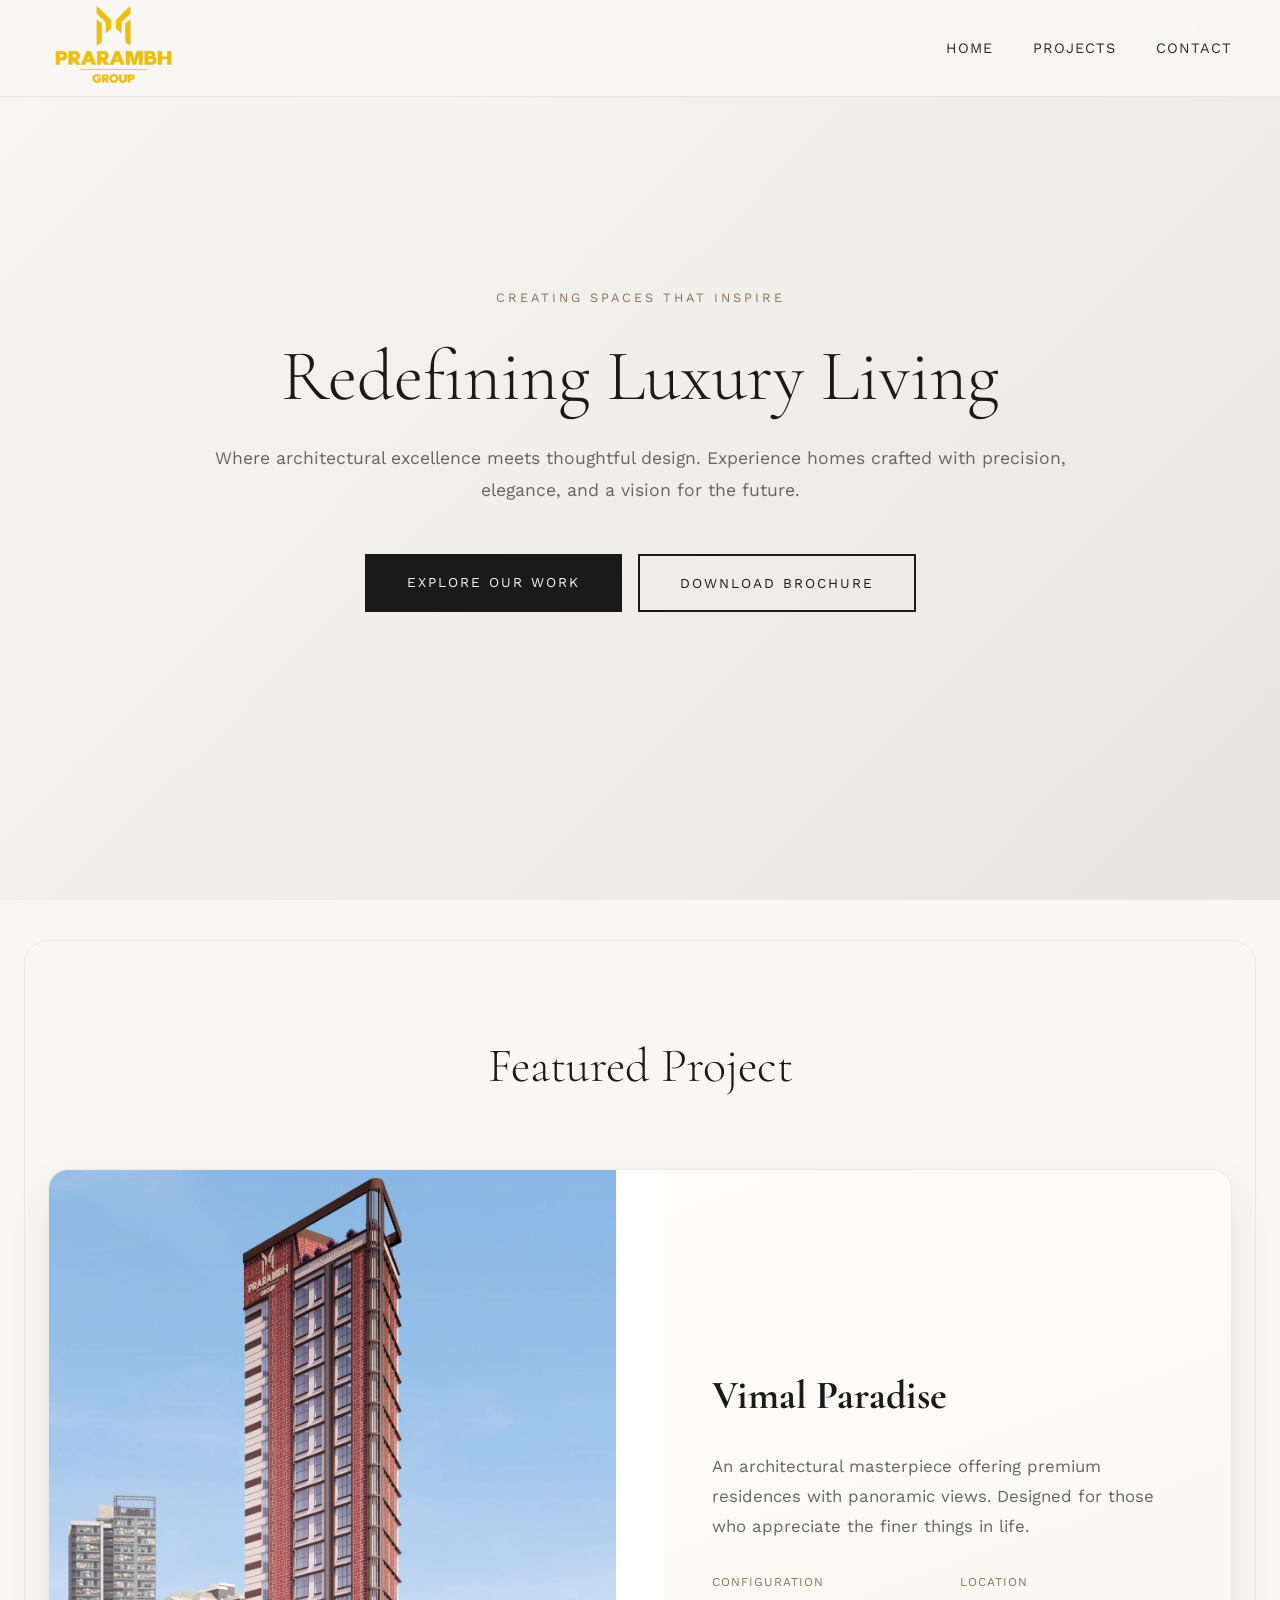
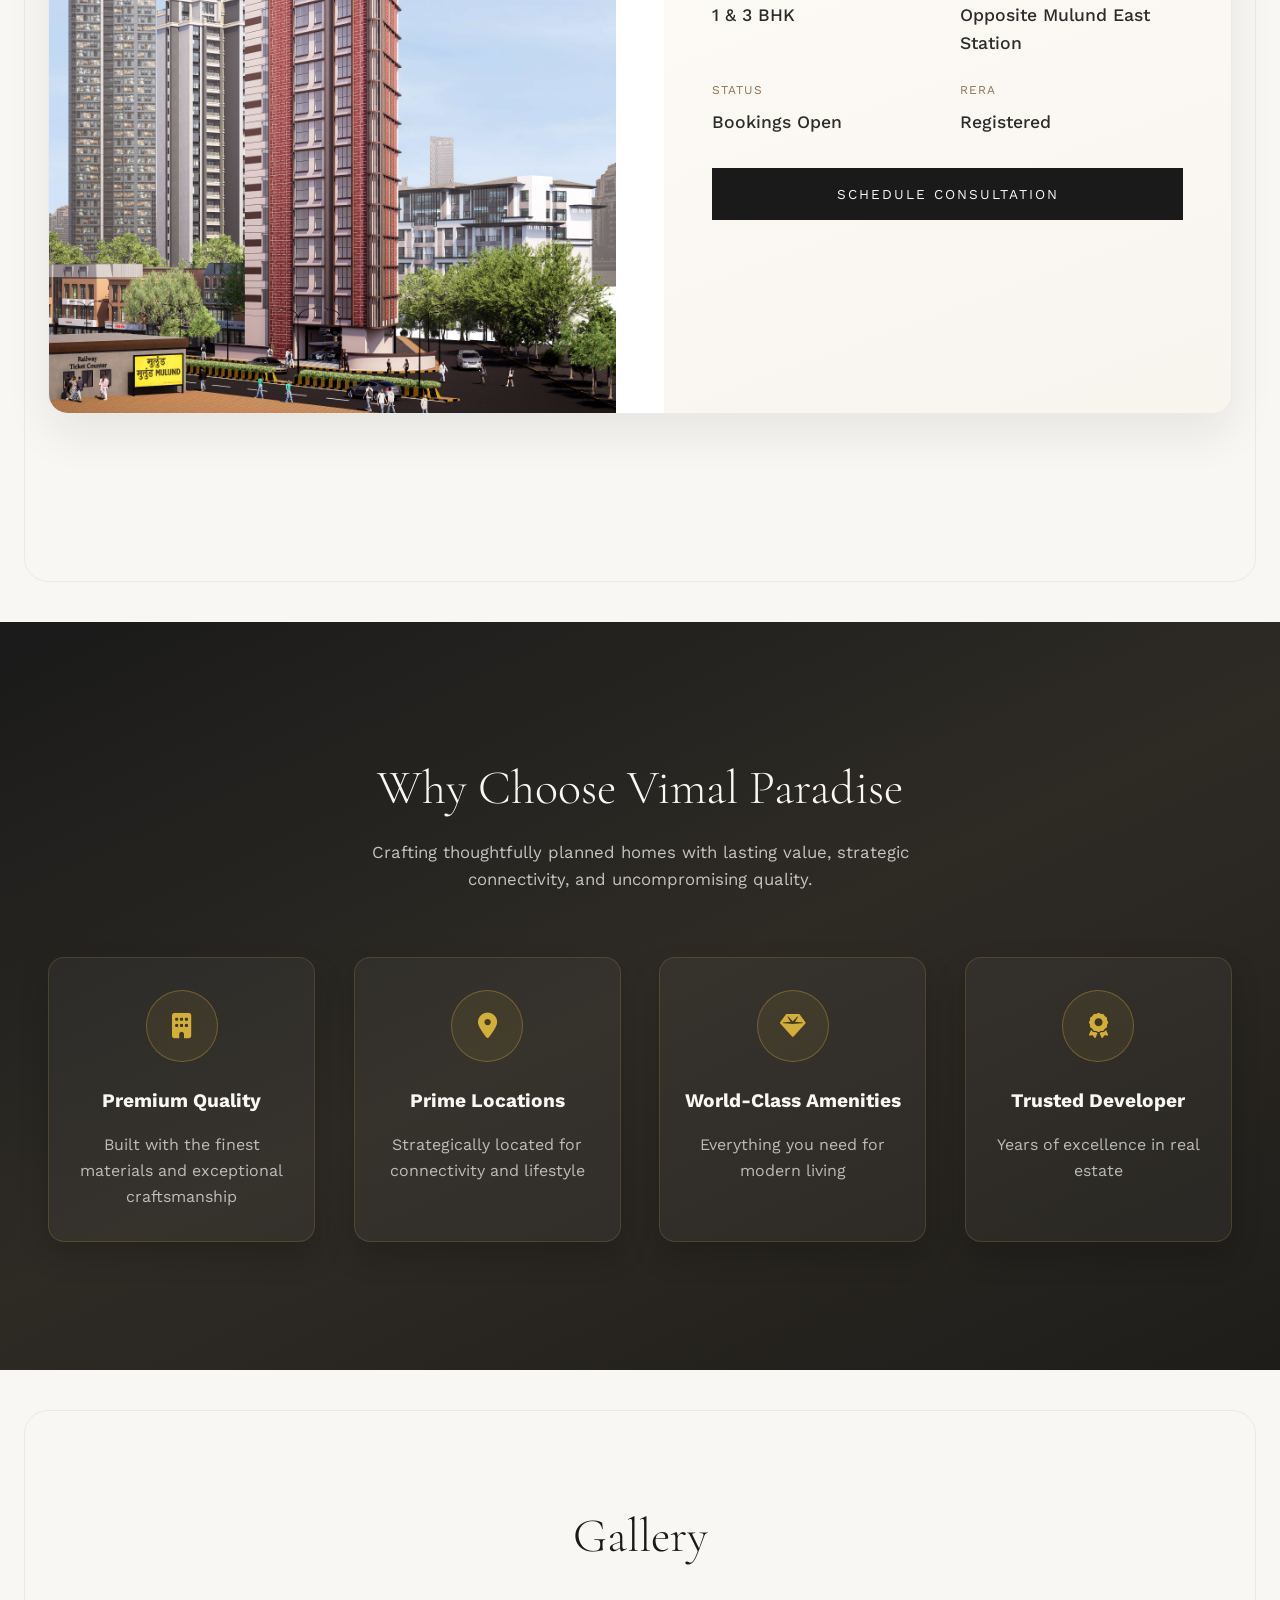
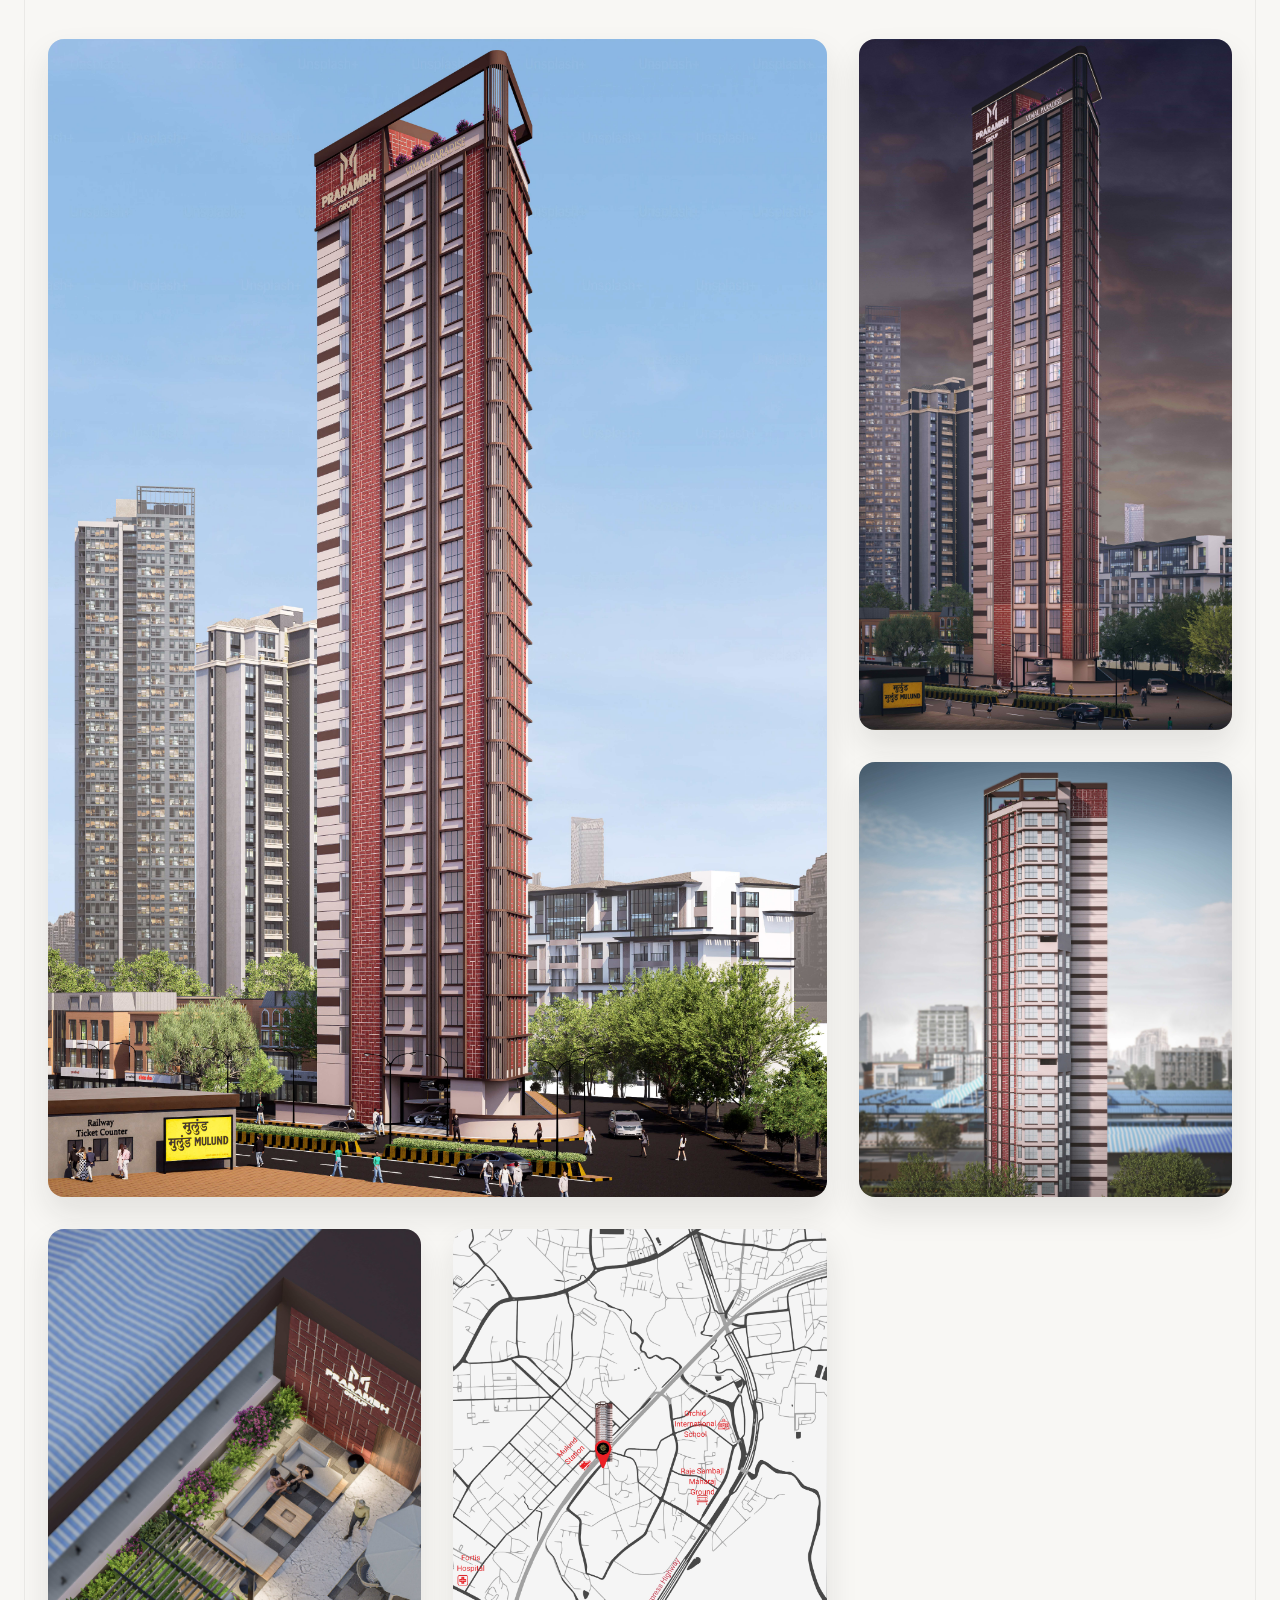
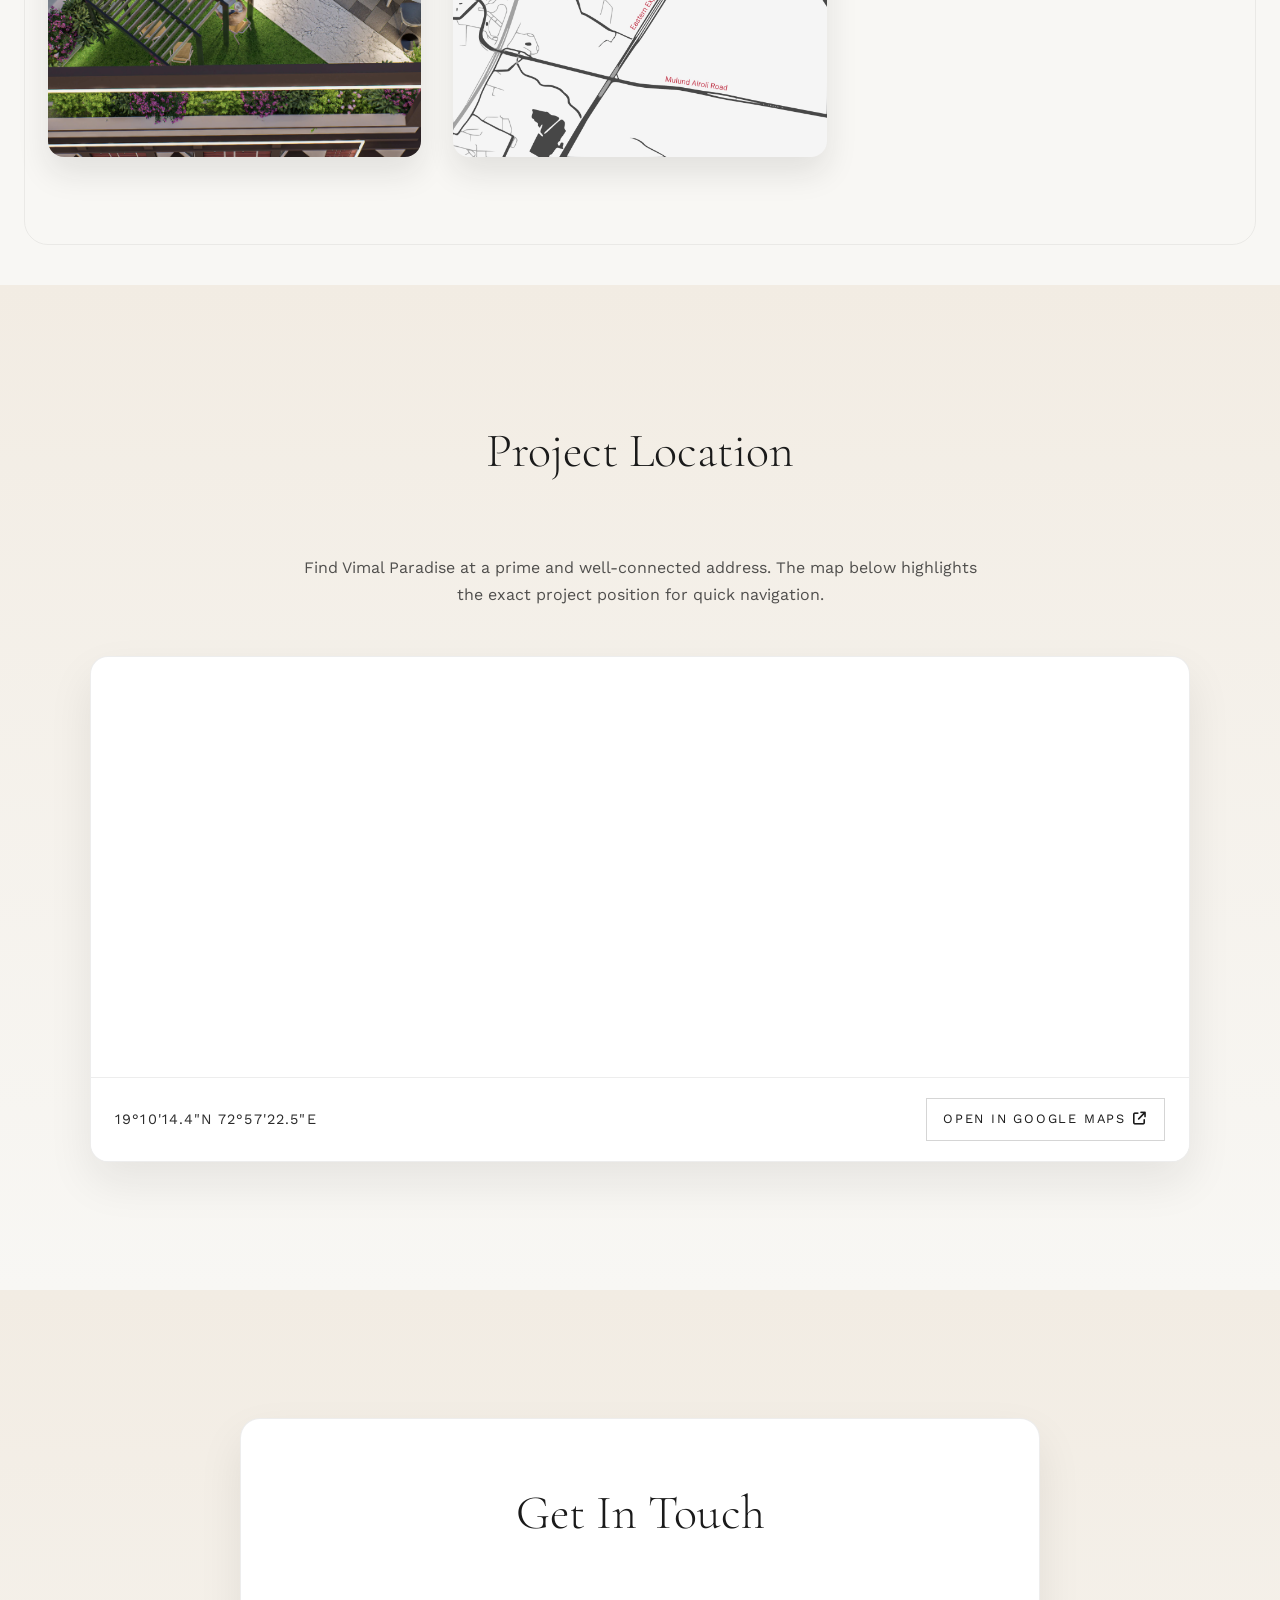
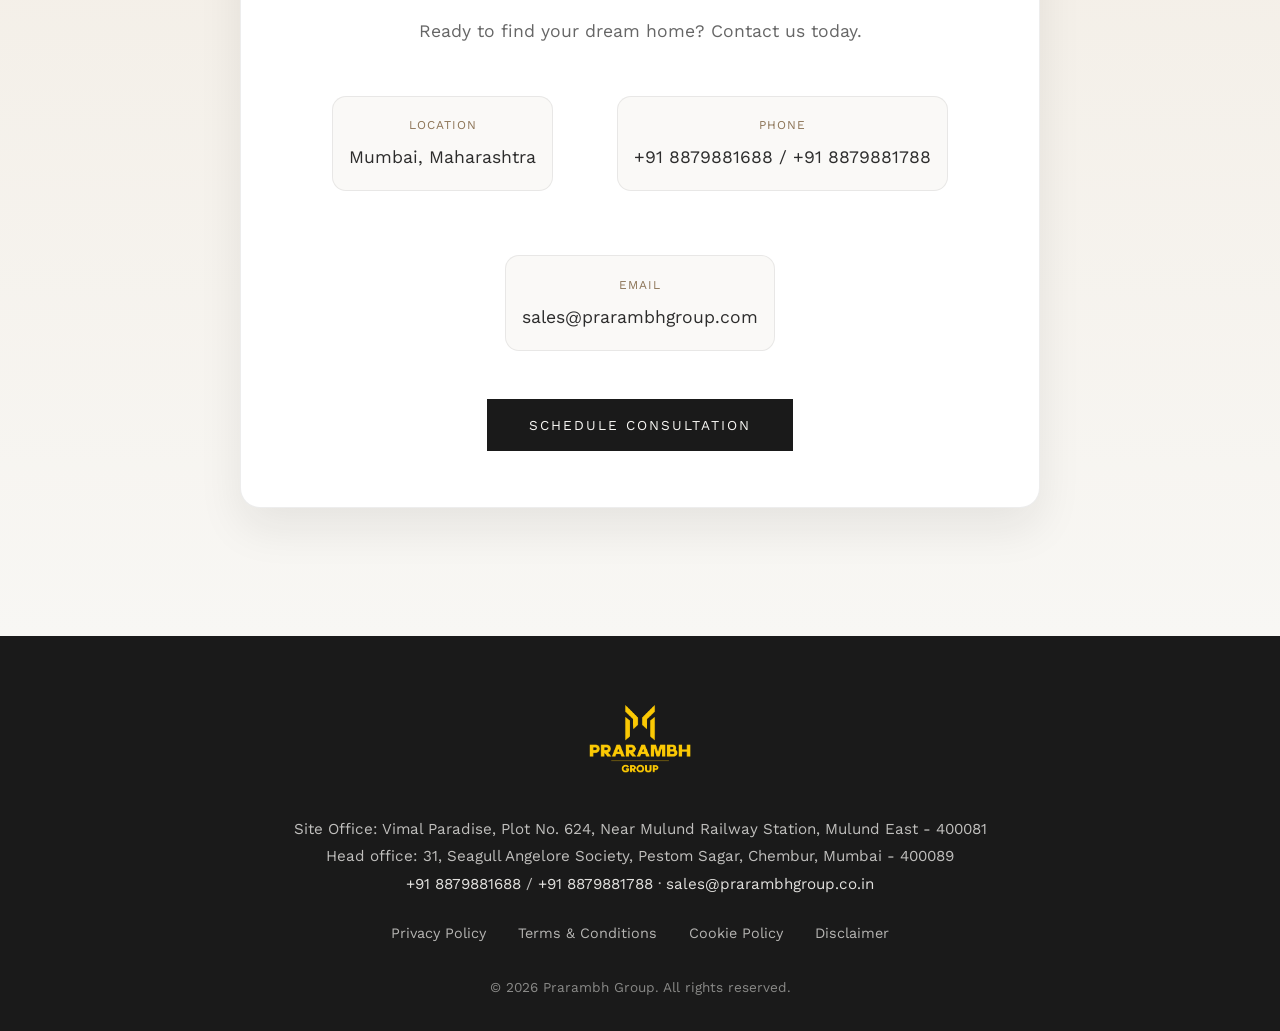
==== commit 5719b8cc: "Adjust footer layout and branding size" ====
--- a/index.html
+++ b/index.html
@@ -764,7 +764,7 @@
     display: flex;
     justify-content: center;
     gap: 2rem;
-    margin: 2rem 0;
+    margin: 1.5rem 0;
     flex-wrap: wrap;
 }
 
@@ -1232,20 +1232,20 @@
     <footer>
         <div class="footer-content">
             <div class="logo" style="justify-content: center; margin-bottom: 2rem;">
-                <img src="assets/prarambh-logo.png" alt="Prarambh Group" style="height: 64px; filter: brightness(1.05);">
+                <img src="assets/prarambh-logo.png" alt="Prarambh Group" style="height: 84px; filter: brightness(1.05);">
             </div>
+            <p class="footer-contact">
+               Site Office: Vimal Paradise, Plot No. 624, Near Mulund Railway Station, Mulund East - 400081<br>
+               Head office: 31, Seagull Angelore Society, Pestom Sagar, Chembur, Mumbai - 400089<br>
+                <a href="tel:+918879881688">+91 8879881688</a> / <a href="tel:+918879881788">+91 8879881788</a> ·
+                <a href="mailto:sales@prarambhgroup.co.in">sales@prarambhgroup.co.in</a>
+            </p>
             <div class="footer-links">
                 <a href="privacy-policy.html">Privacy Policy</a>
                 <a href="terms.html">Terms & Conditions</a>
                 <a href="cookie-policy.html">Cookie Policy</a>
                 <a href="disclaimer.html">Disclaimer</a>
             </div>
-            <p class="footer-contact">
-               Site Office: Vimal Paradise, Plot No. 624, Near Mulund Railway Station, Mulund East - 400081 
-               Head office: 31, Seagull Angelore Society, Pestom Sagar, Chembur, Mumbai - 400089<br>
-                <a href="tel:+918879881688">+91 8879881688</a> / <a href="tel:+918879881788">+91 8879881788</a> ·
-                <a href="mailto:sales@prarambhgroup.co.in">sales@prarambhgroup.co.in</a>
-            </p>
             <p class="footer-copyright">© 2026 Prarambh Group. All rights reserved.</p>
         </div>
     </footer>
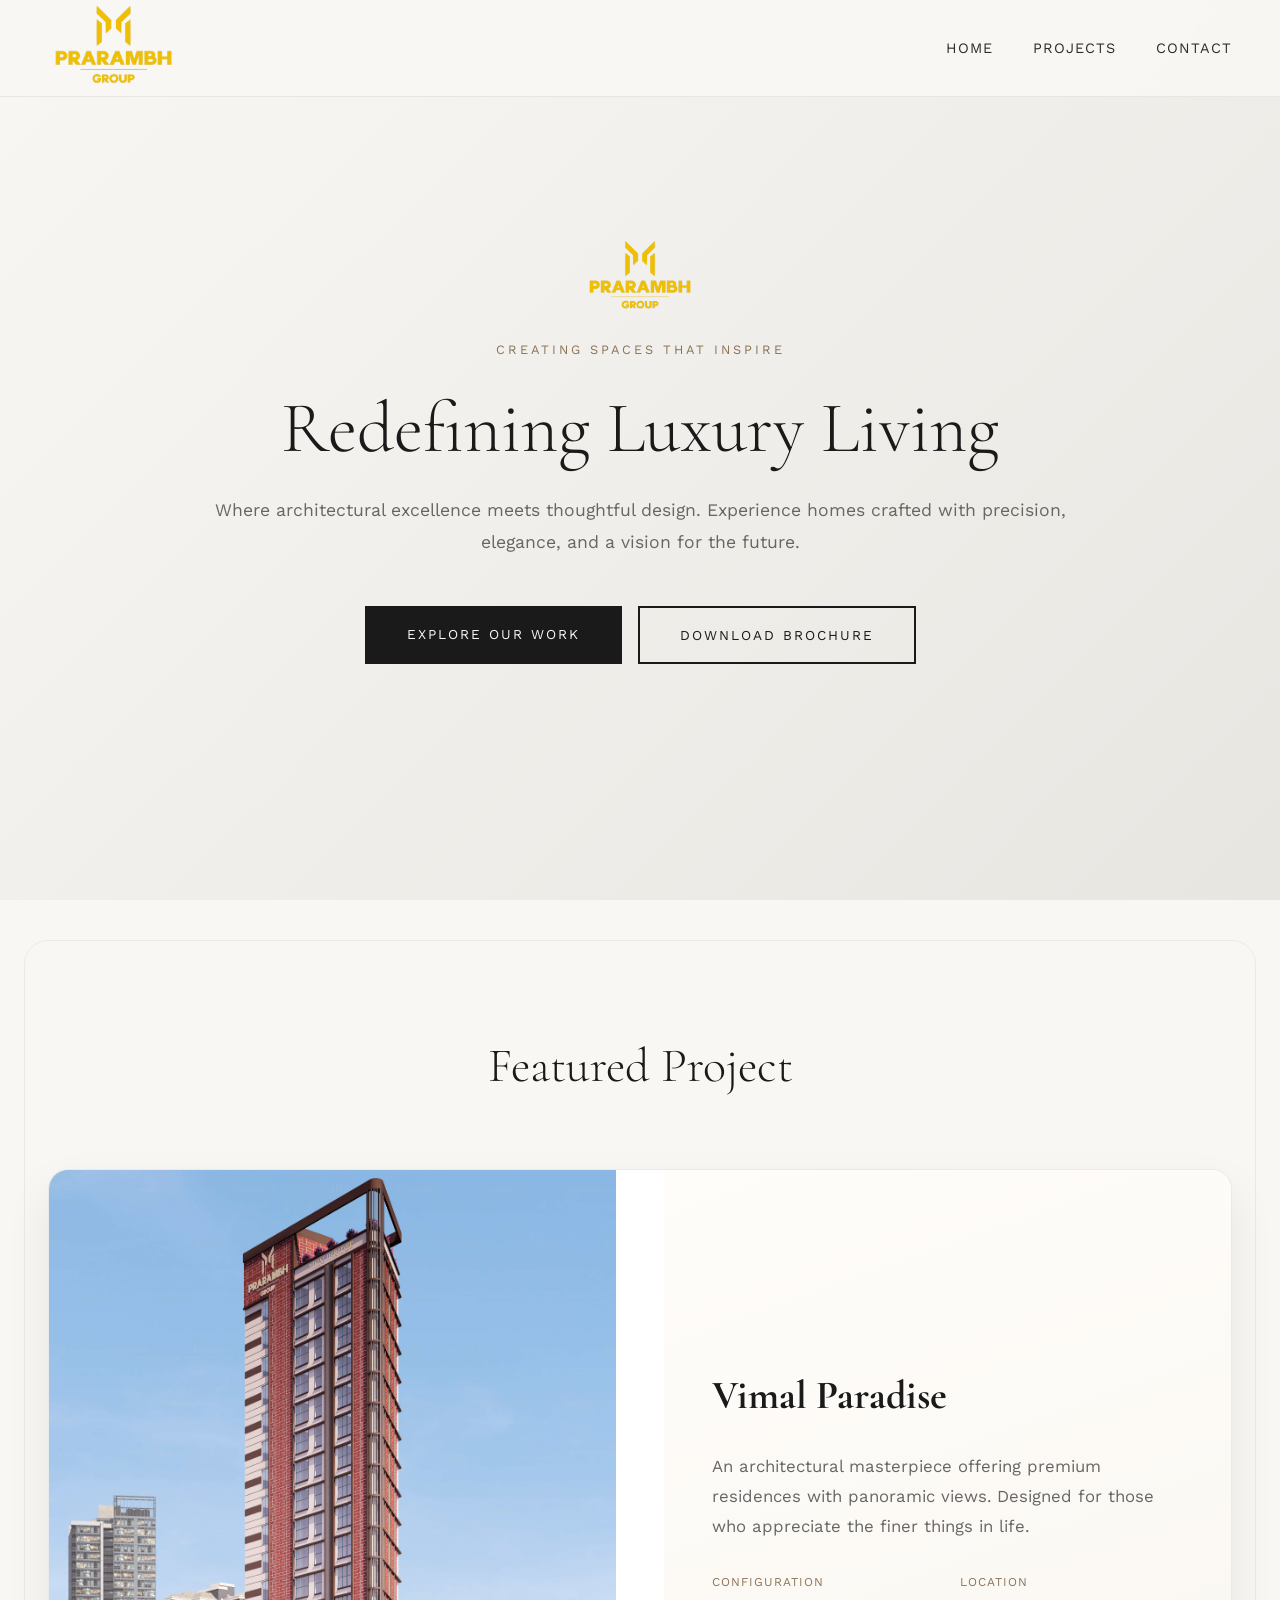
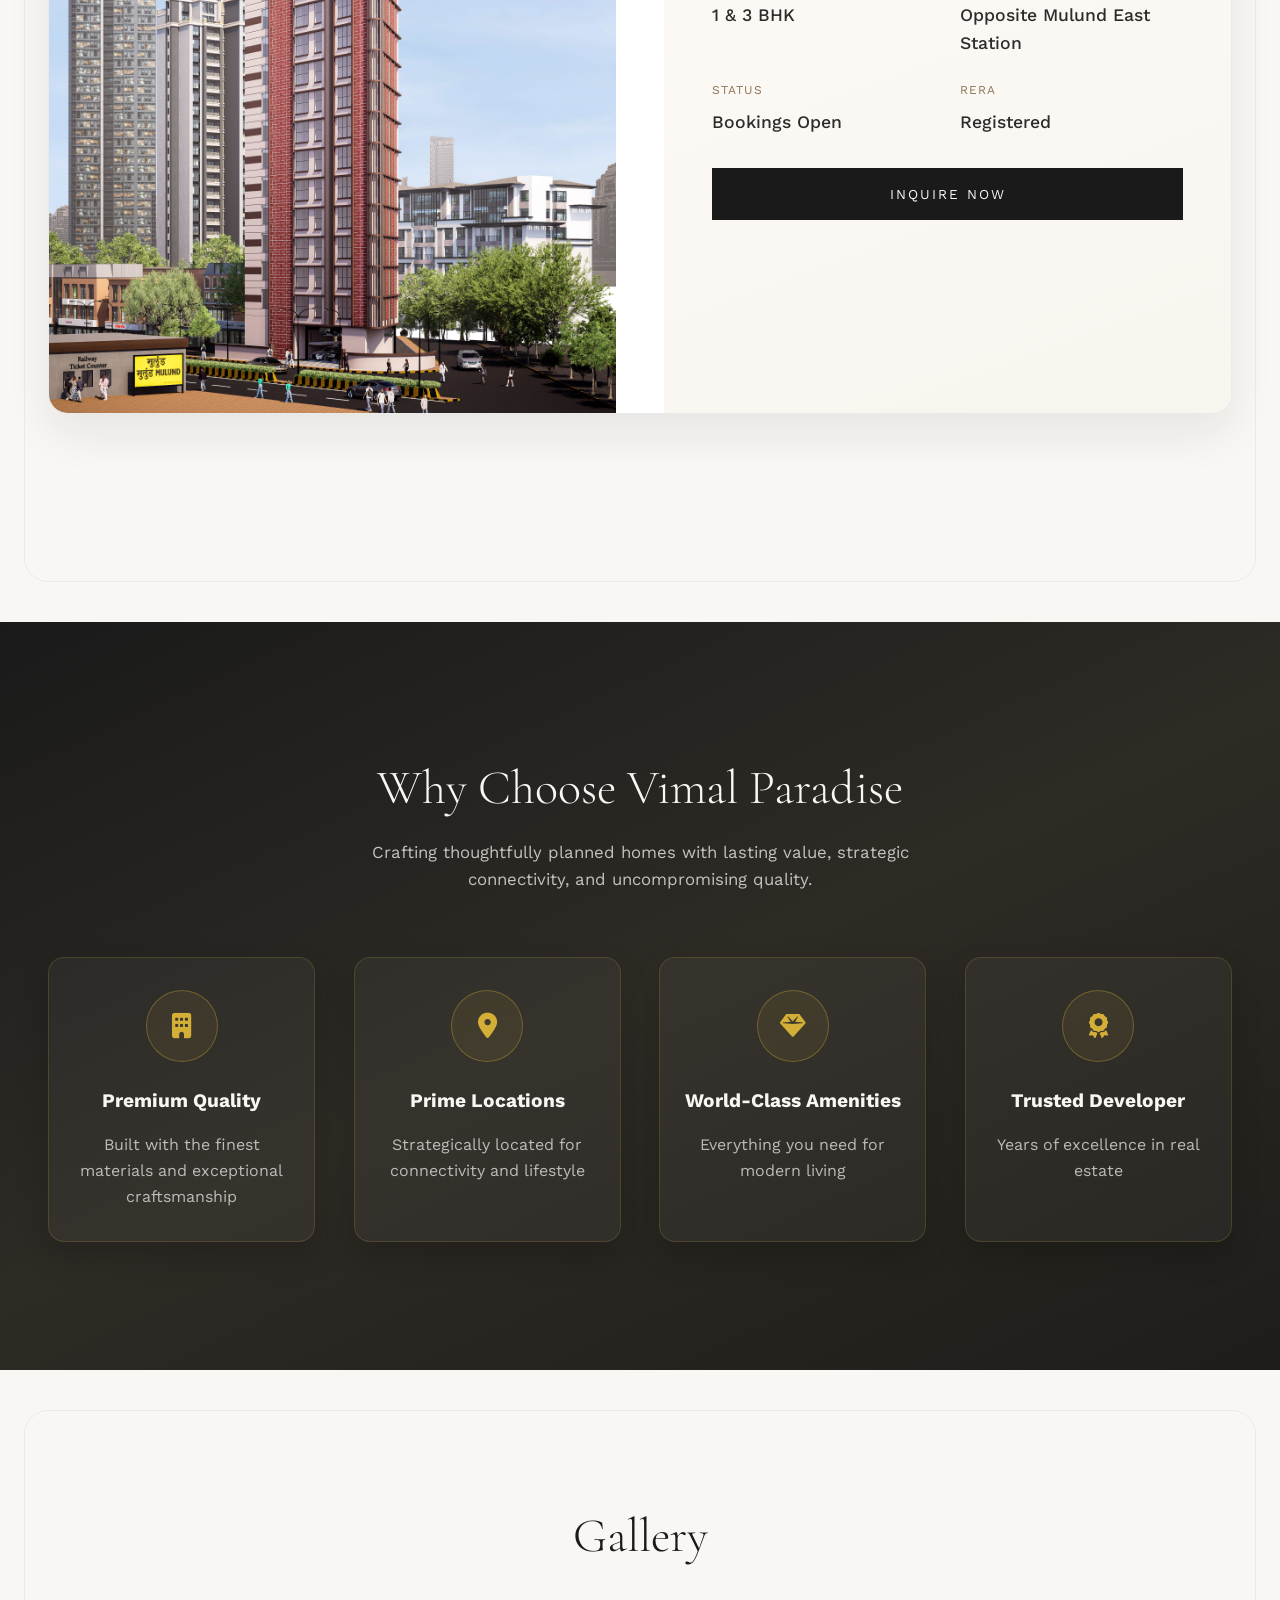
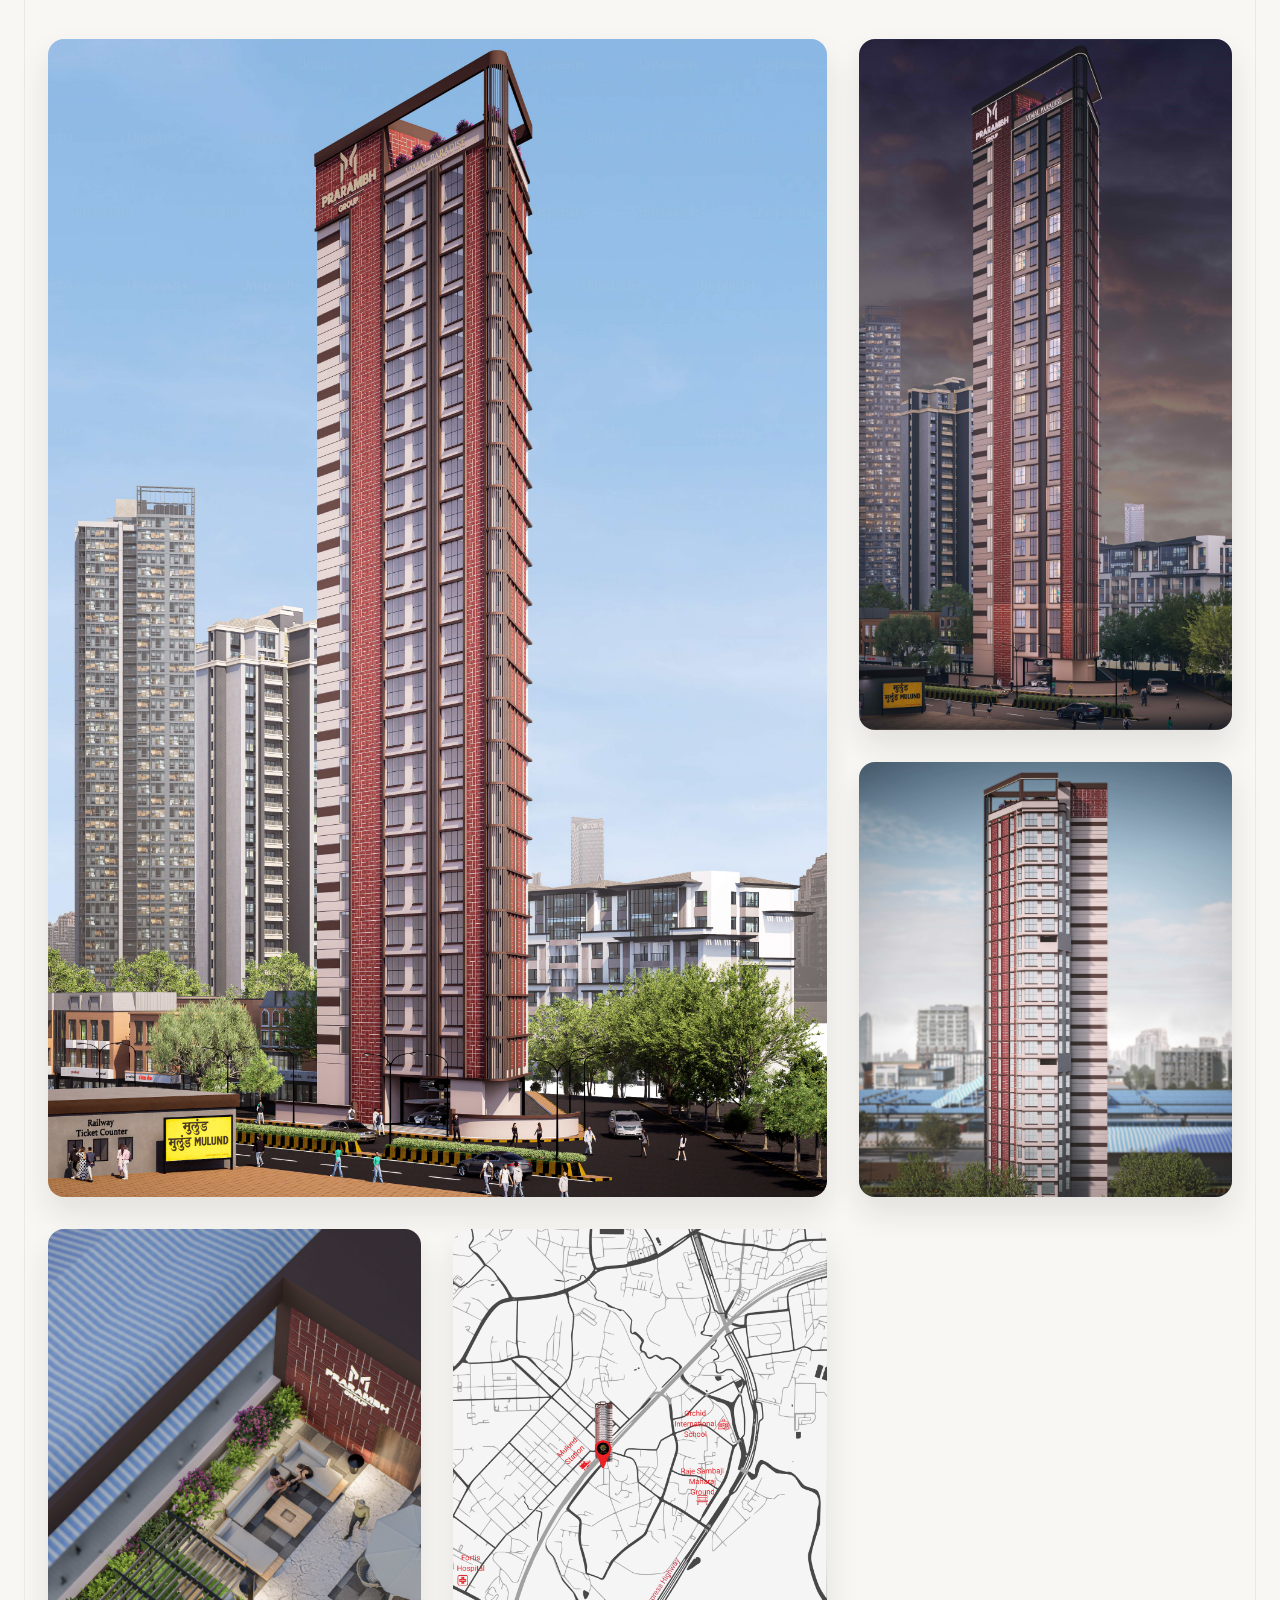
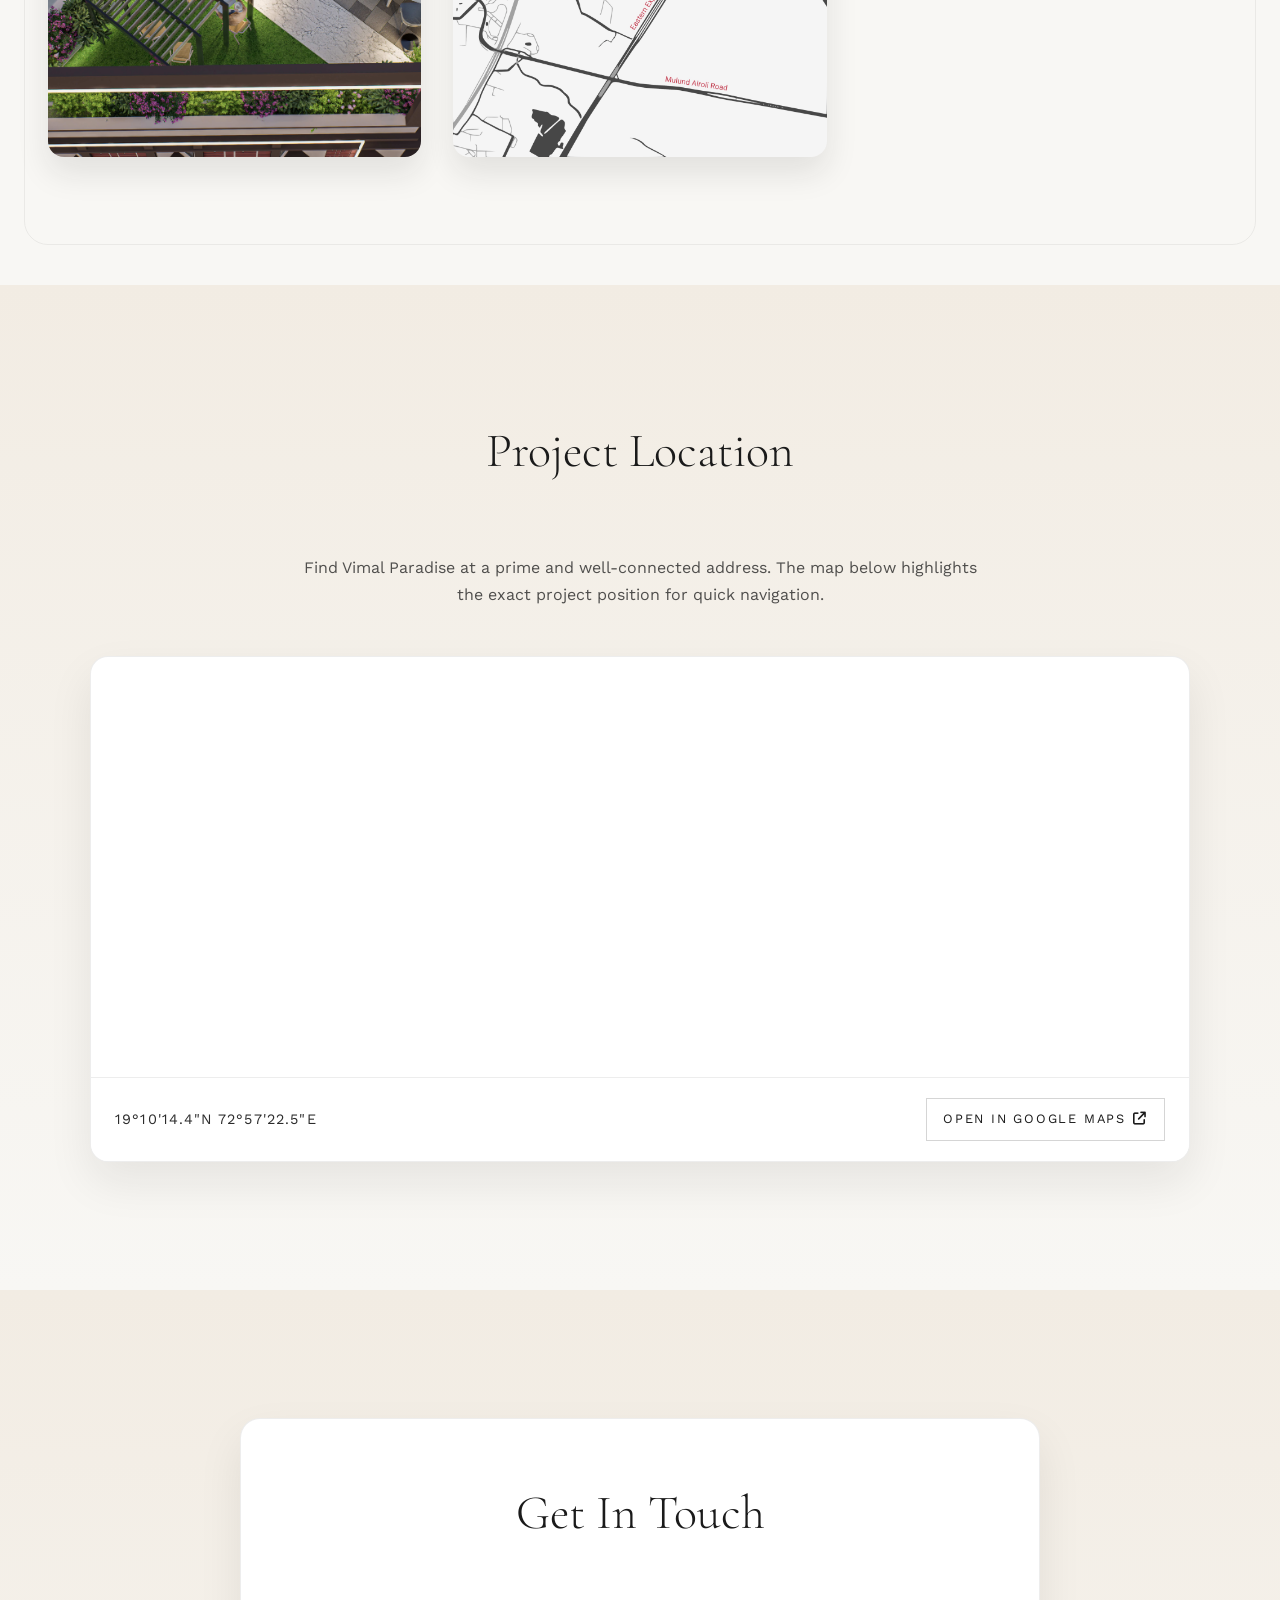
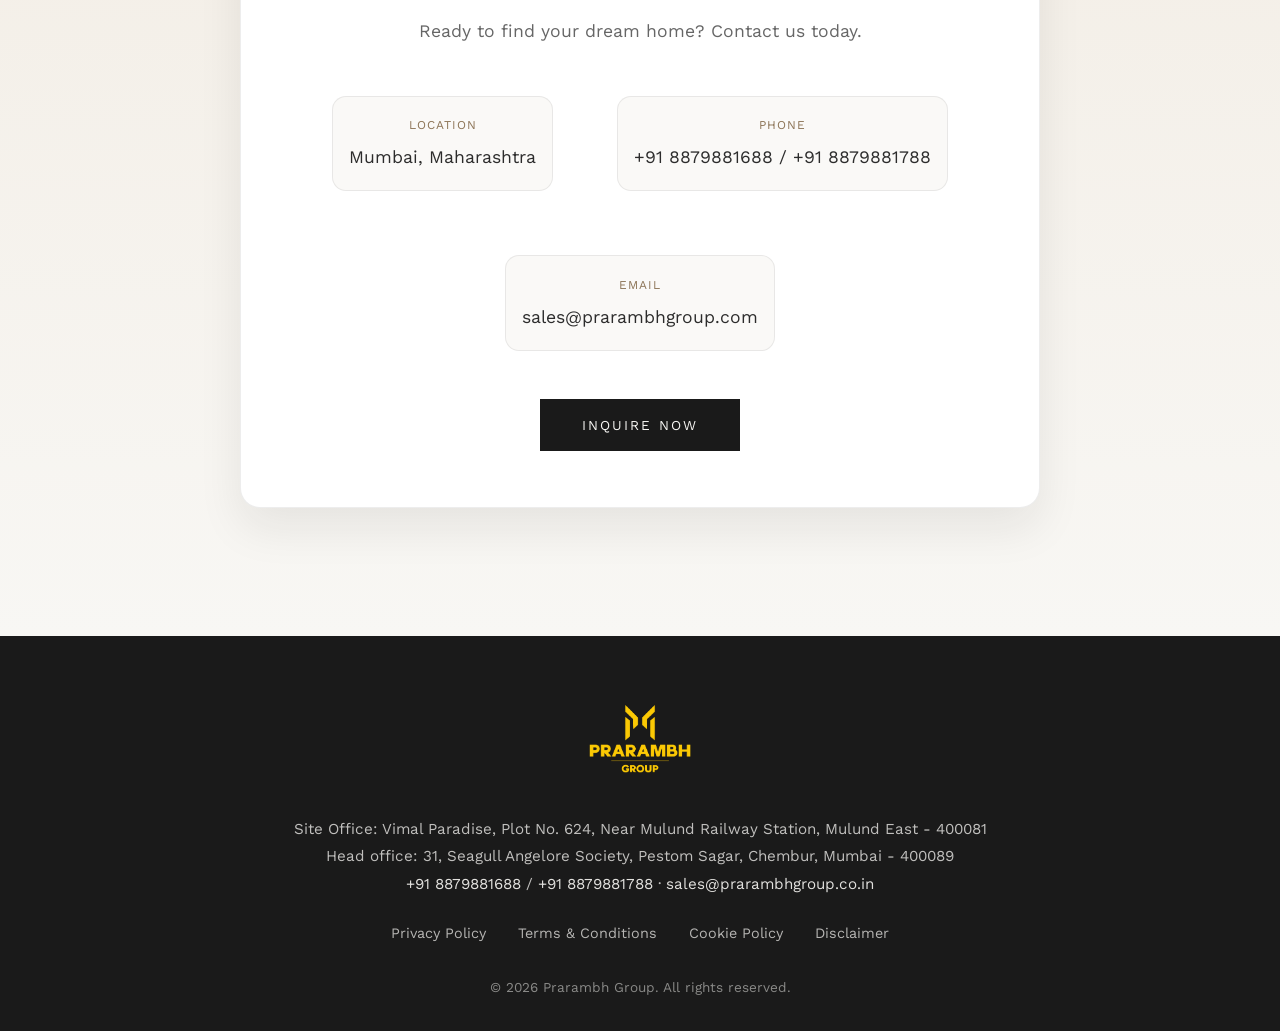
==== commit eb0a28d0: "Update inquiry CTAs and form field order in landing page" ====
--- a/index.html
+++ b/index.html
@@ -128,6 +128,13 @@
     max-width: 900px;
 }
 
+.hero-logo {
+    display: block;
+    height: 84px;
+    width: auto;
+    margin: 0 auto 1.25rem;
+}
+
 .hero-subtitle {
     font-size: 0.8rem;
     letter-spacing: 3px;
@@ -1007,6 +1014,7 @@
     <!-- Hero -->
     <section class="hero" id="home">
         <div class="hero-content">
+            <img src="assets/prarambh-logo.png" alt="Prarambh Group" class="hero-logo" onerror="this.style.display='none';">
             <p class="hero-subtitle">Creating Spaces That Inspire</p>
             <h1 class="hero-title">Redefining Luxury Living</h1>
             <p class="hero-description">
@@ -1049,7 +1057,7 @@
                         <div class="meta-value">Registered</div>
                     </div>
                 </div>
-                <button onclick="openModal()" class="cta-button" style="cursor: pointer;">Schedule Consultation</button>
+                <button onclick="openModal()" class="cta-button" style="cursor: pointer;">Inquire Now</button>
             </div>
         </div>
     </section>
@@ -1144,7 +1152,7 @@
                     <div class="contact-value">sales@prarambhgroup.com</div>
                 </div>
             </div>
-            <button onclick="openModal()" class="cta-button" style="margin-top: 3rem; cursor: pointer;">Schedule Consultation</button>
+            <button onclick="openModal()" class="cta-button" style="margin-top: 3rem; cursor: pointer;">Inquire Now</button>
         </div>
     </section>
 
@@ -1165,13 +1173,13 @@
                 </div>
                 
                 <div class="form-group">
-                    <label class="form-label">Email *</label>
-                    <input type="email" name="email" class="form-input" required>
-                </div>
-                
-                <div class="form-group">
                     <label class="form-label">Phone *</label>
                     <input type="tel" name="phone" class="form-input" required>
+                </div>
+
+                <div class="form-group">
+                    <label class="form-label">Email ID (Optional)</label>
+                    <input type="email" name="email" class="form-input">
                 </div>
                 
                 <div class="form-group">
@@ -1202,13 +1210,13 @@
                 </div>
                 
                 <div class="form-group">
-                    <label class="form-label">Email *</label>
-                    <input type="email" name="email" class="form-input" required>
-                </div>
-                
-                <div class="form-group">
                     <label class="form-label">Phone *</label>
                     <input type="tel" name="phone" class="form-input" required>
+                </div>
+
+                <div class="form-group">
+                    <label class="form-label">Email ID (Optional)</label>
+                    <input type="email" name="email" class="form-input">
                 </div>
                 
                 <div class="form-group">
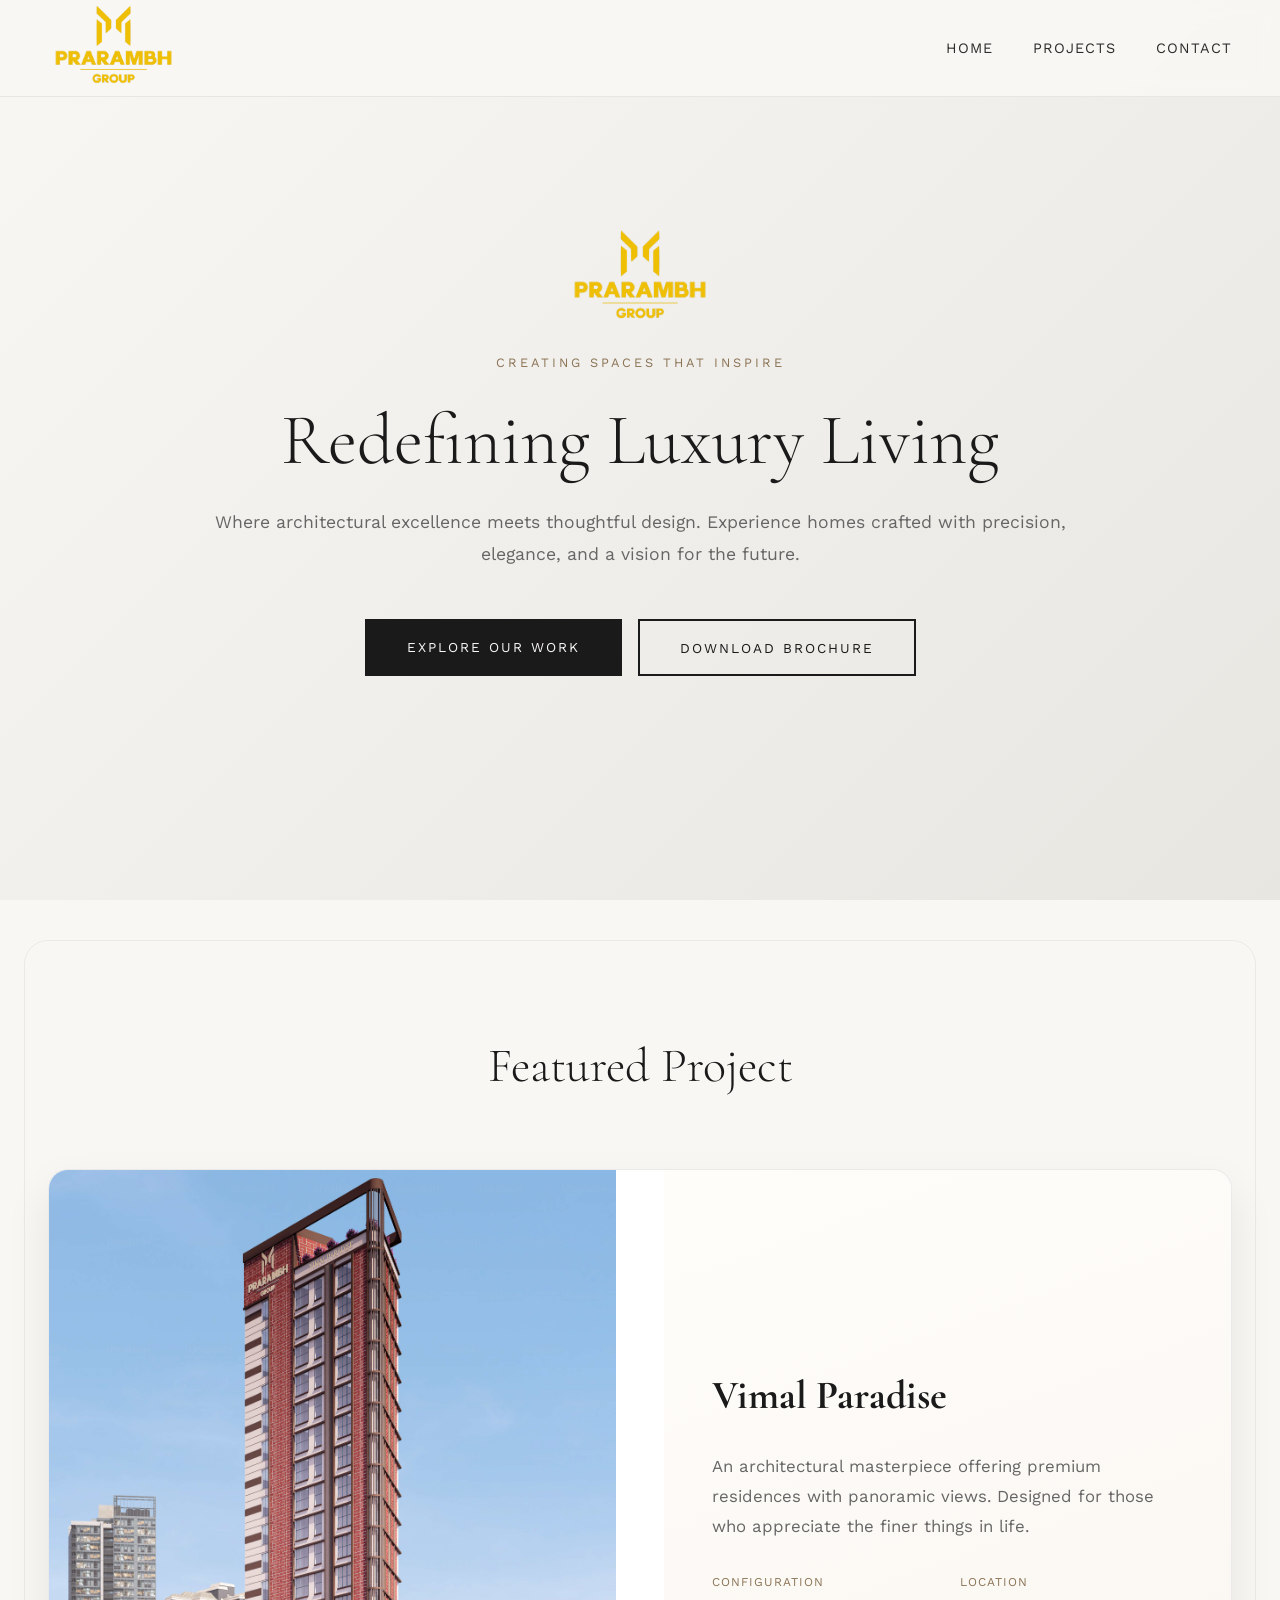
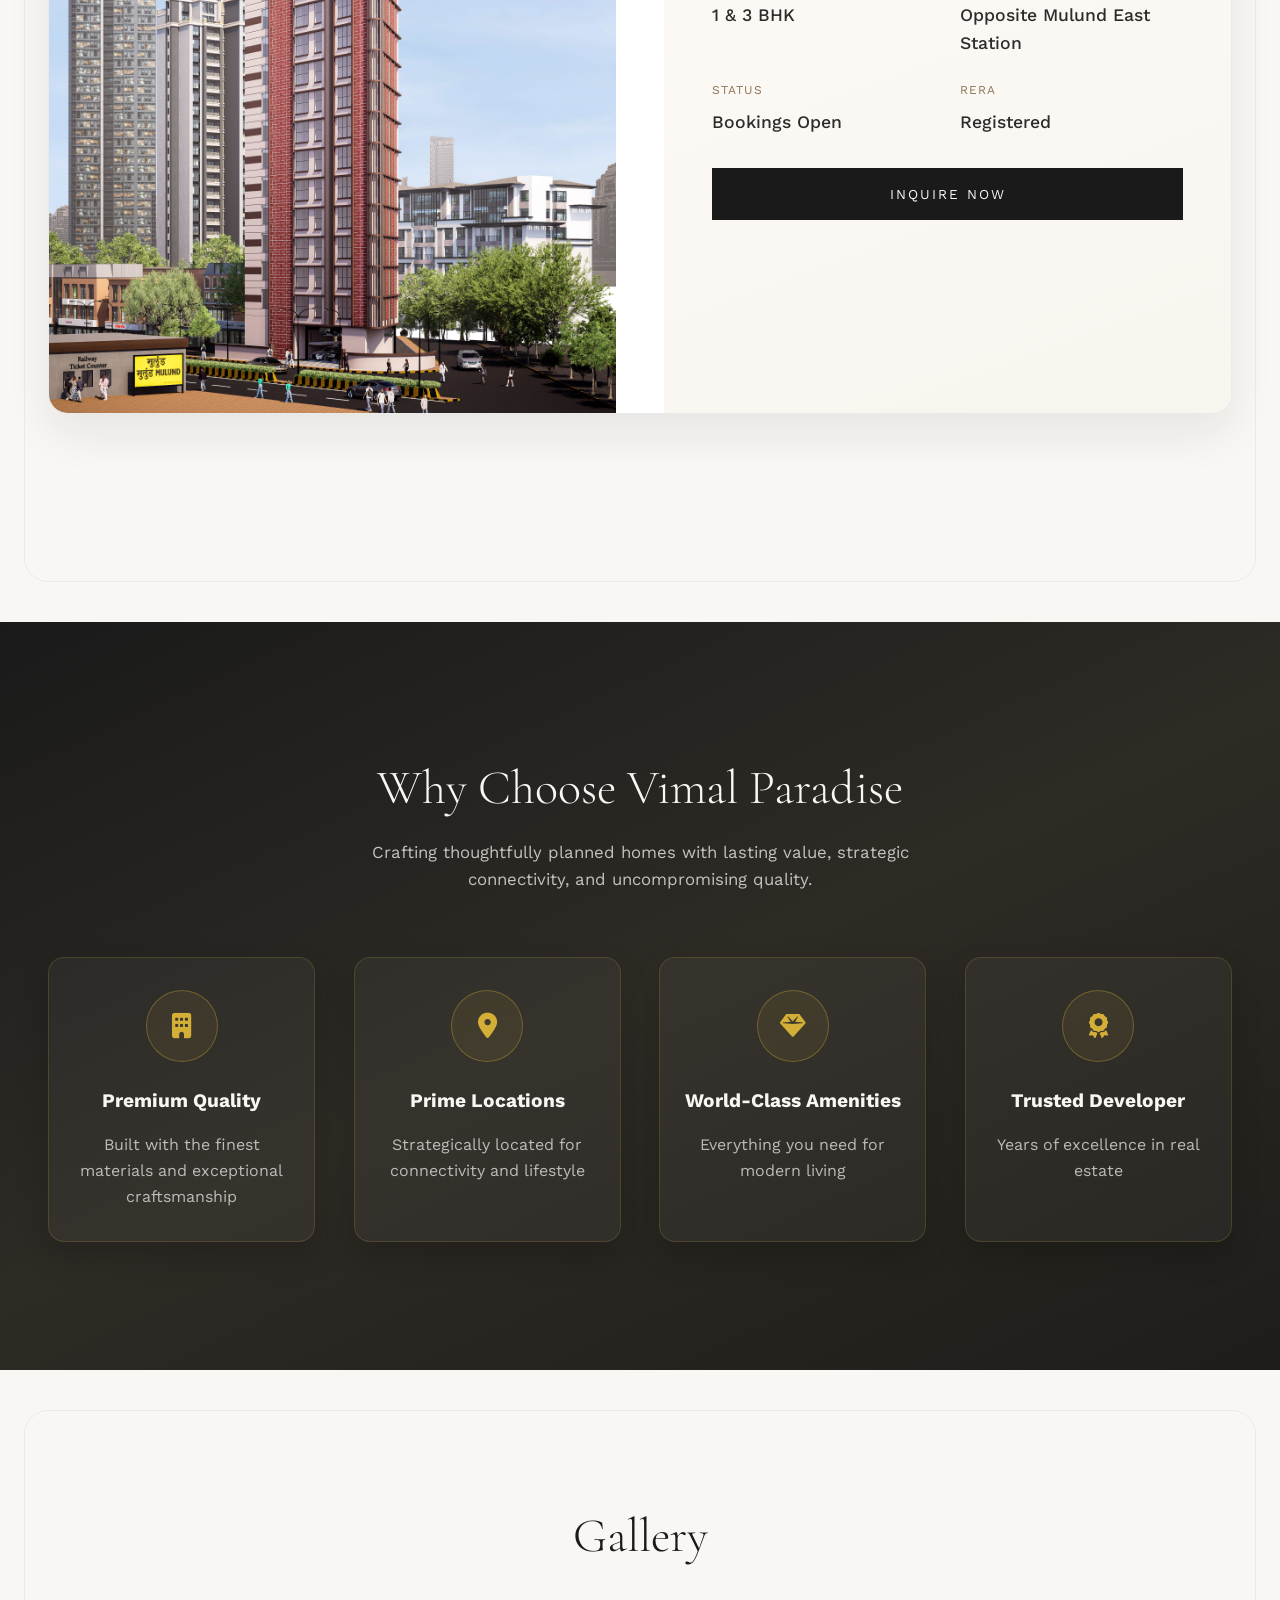
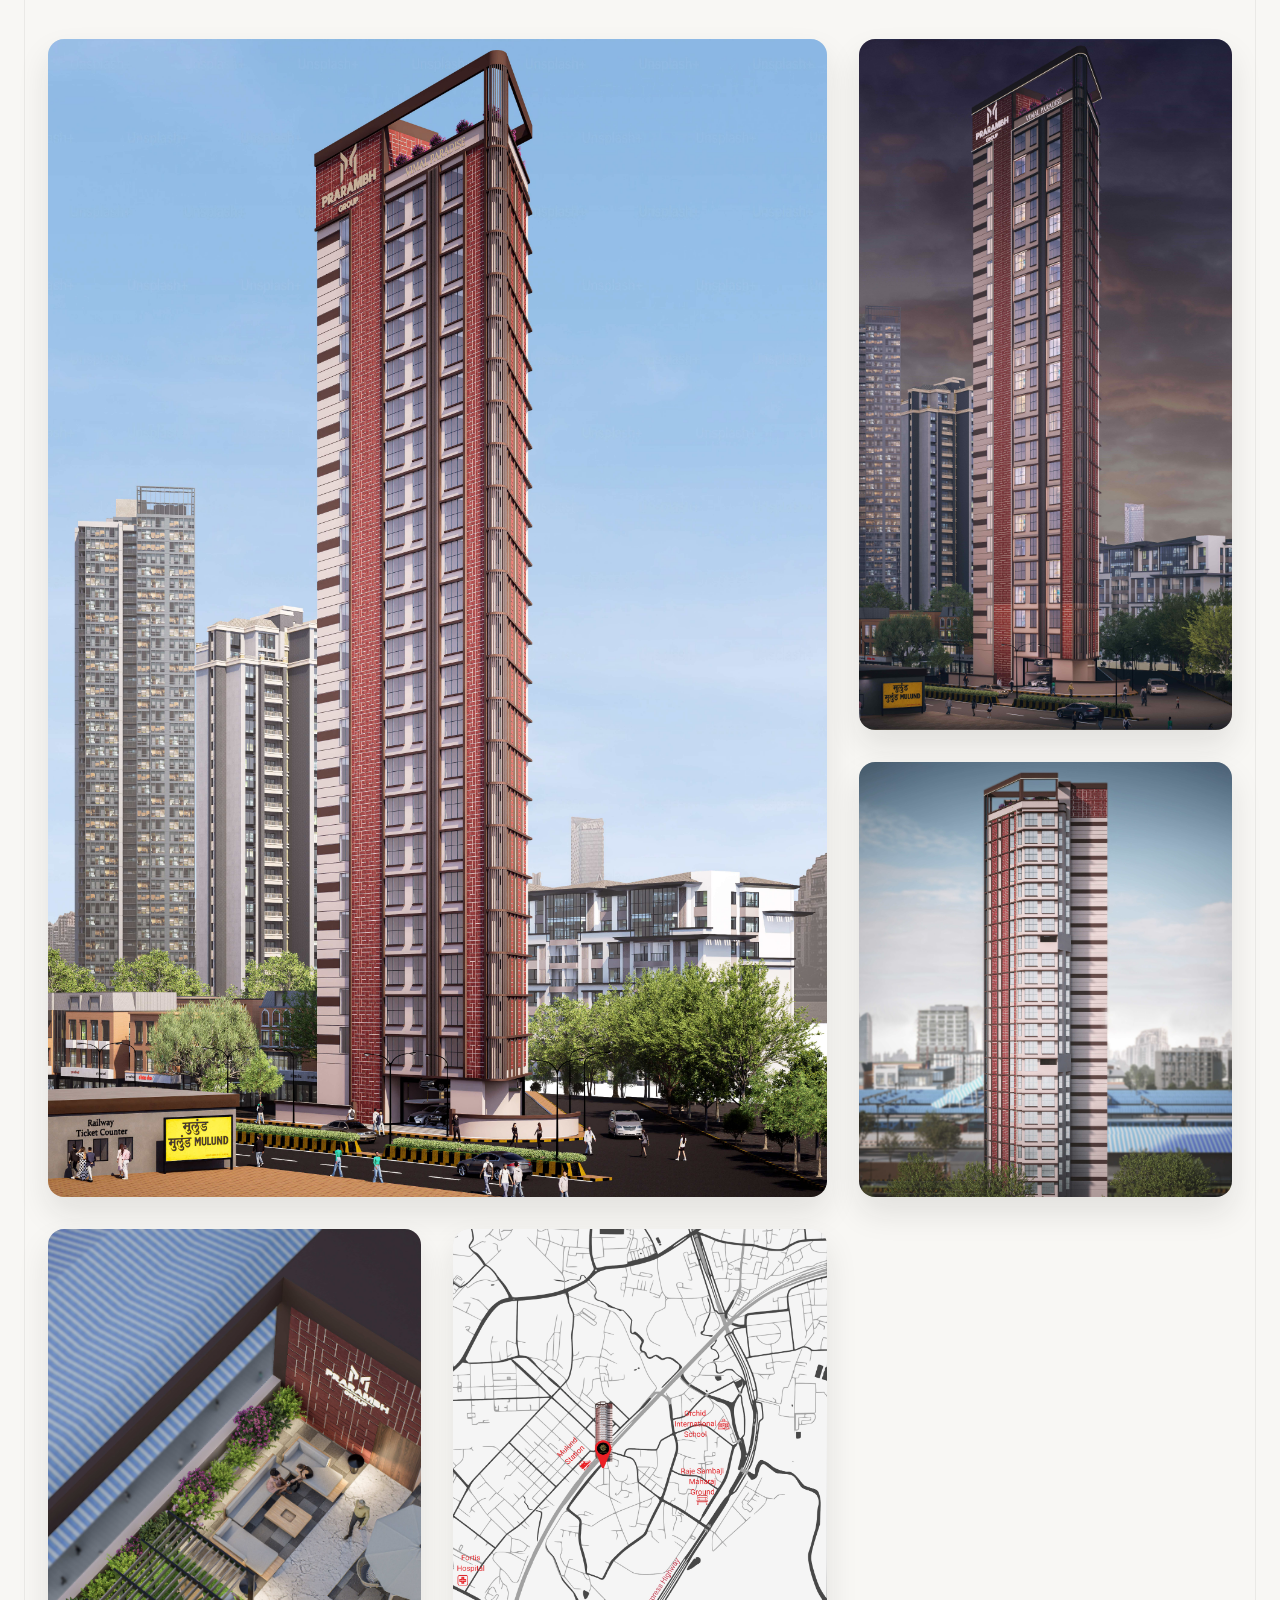
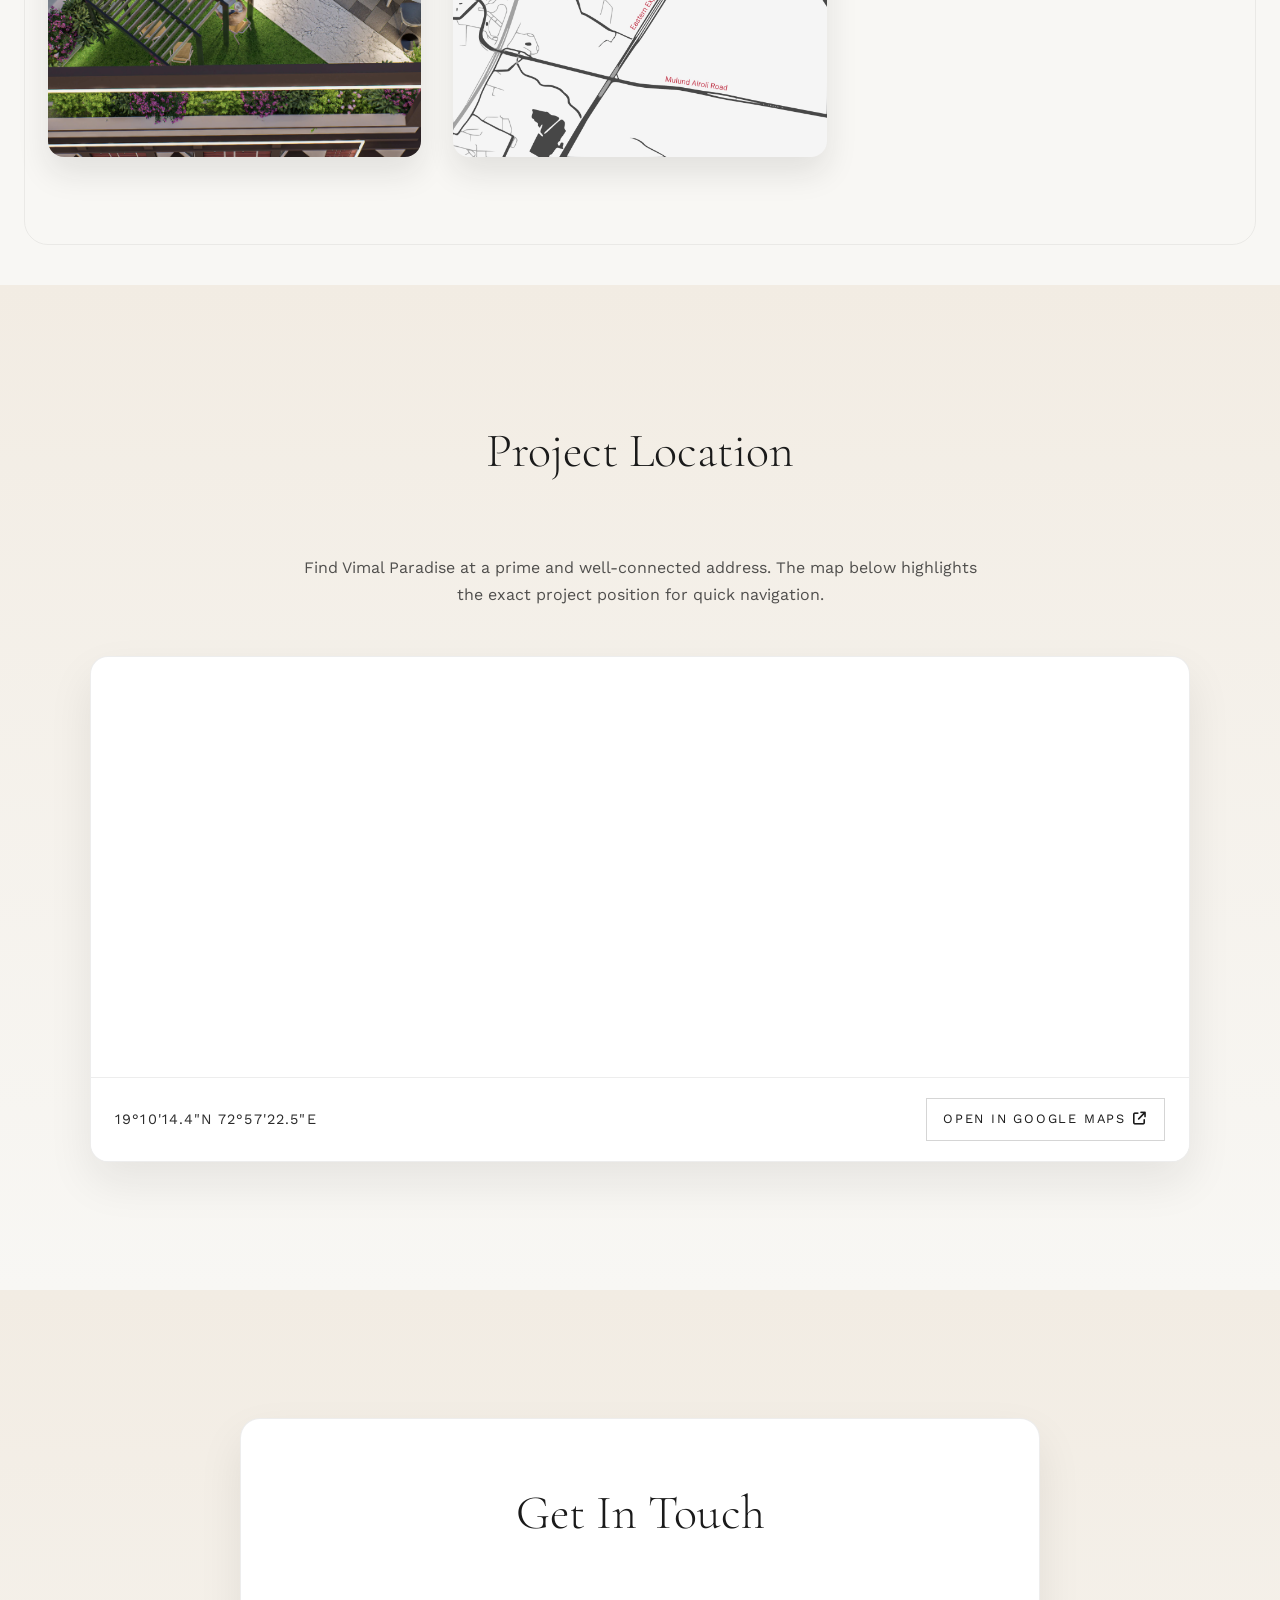
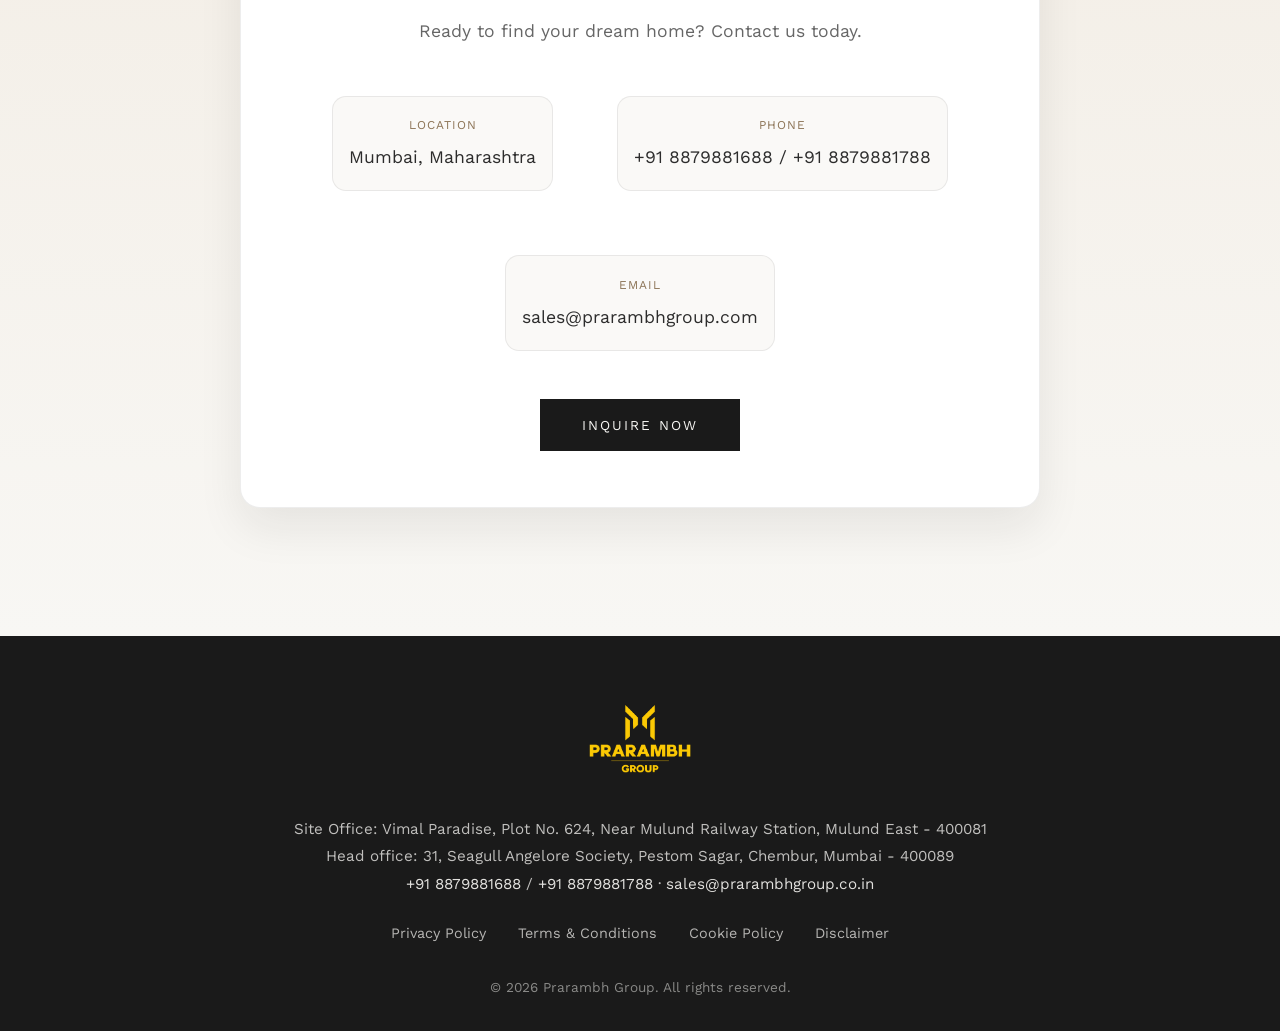
==== commit d032c49a: "Increase hero logo size by 30 percent" ====
--- a/index.html
+++ b/index.html
@@ -130,7 +130,7 @@
 
 .hero-logo {
     display: block;
-    height: 84px;
+    height: 109px;
     width: auto;
     margin: 0 auto 1.25rem;
 }
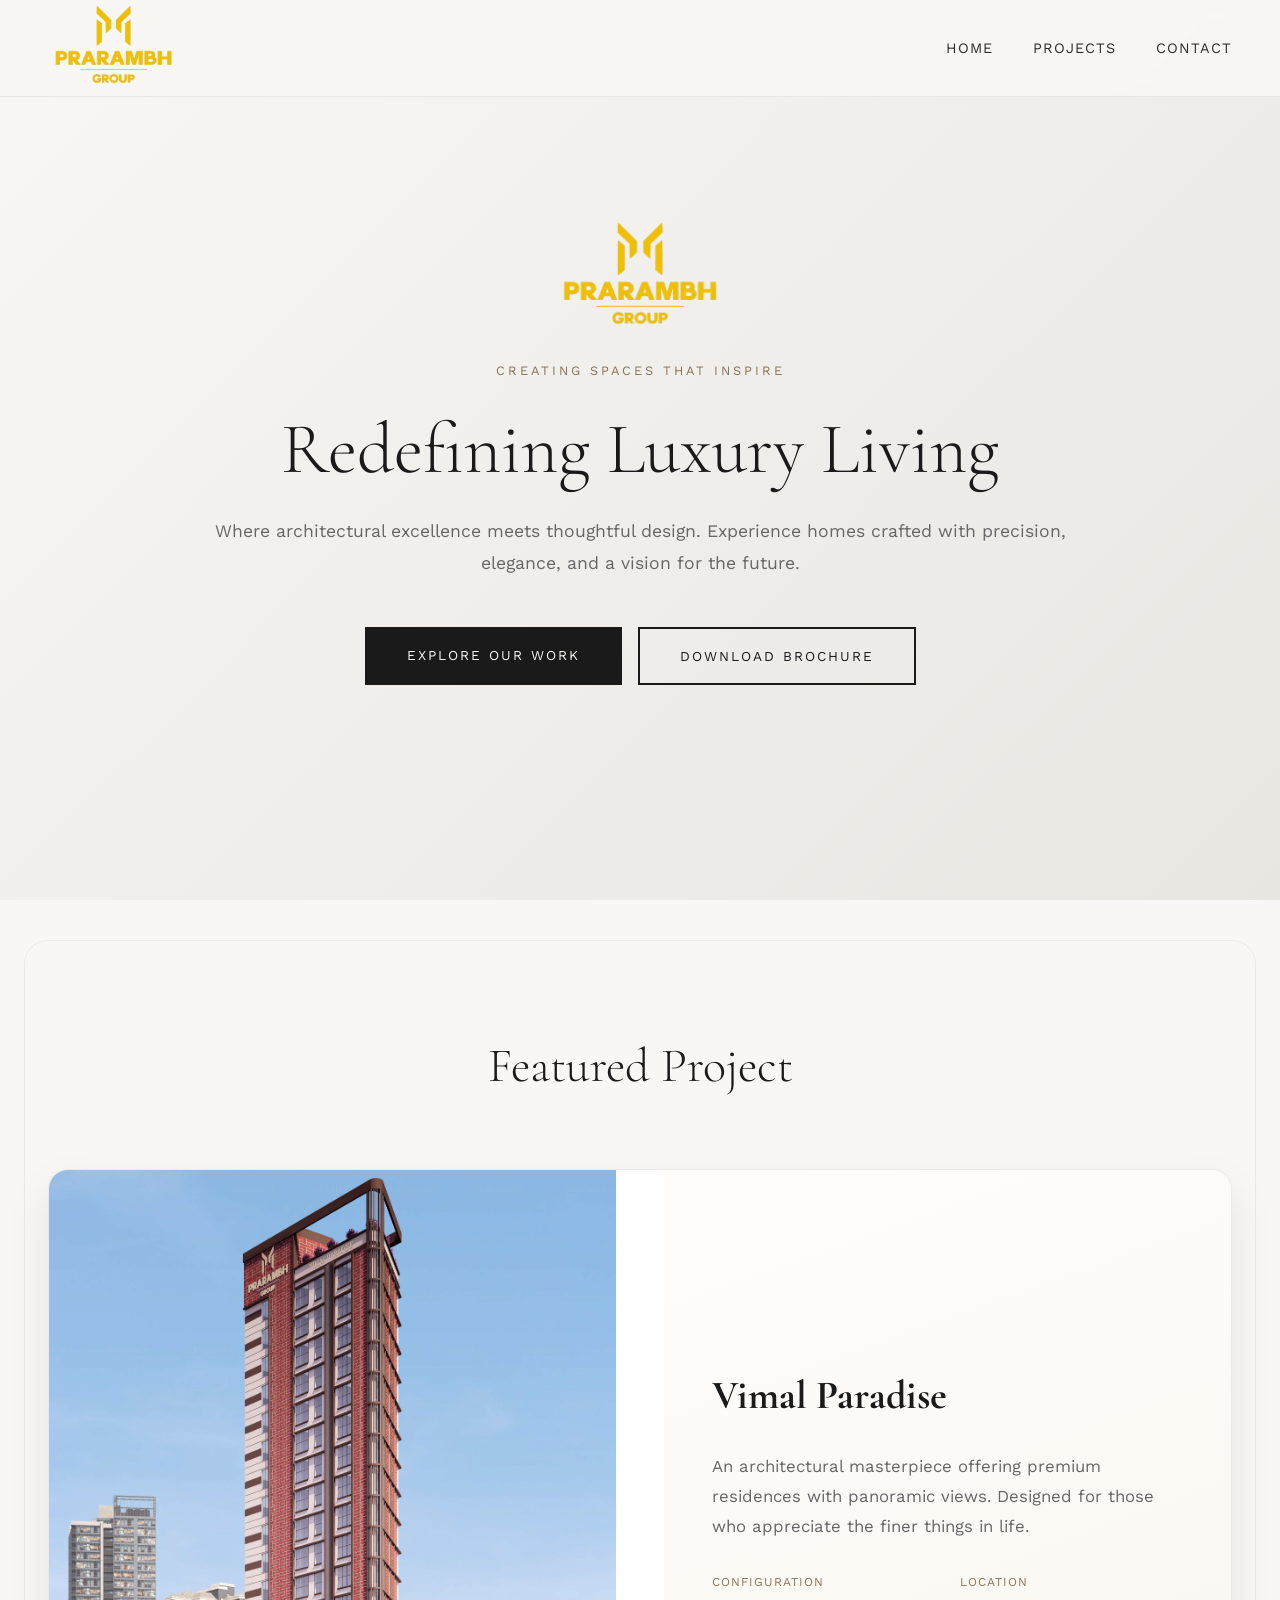
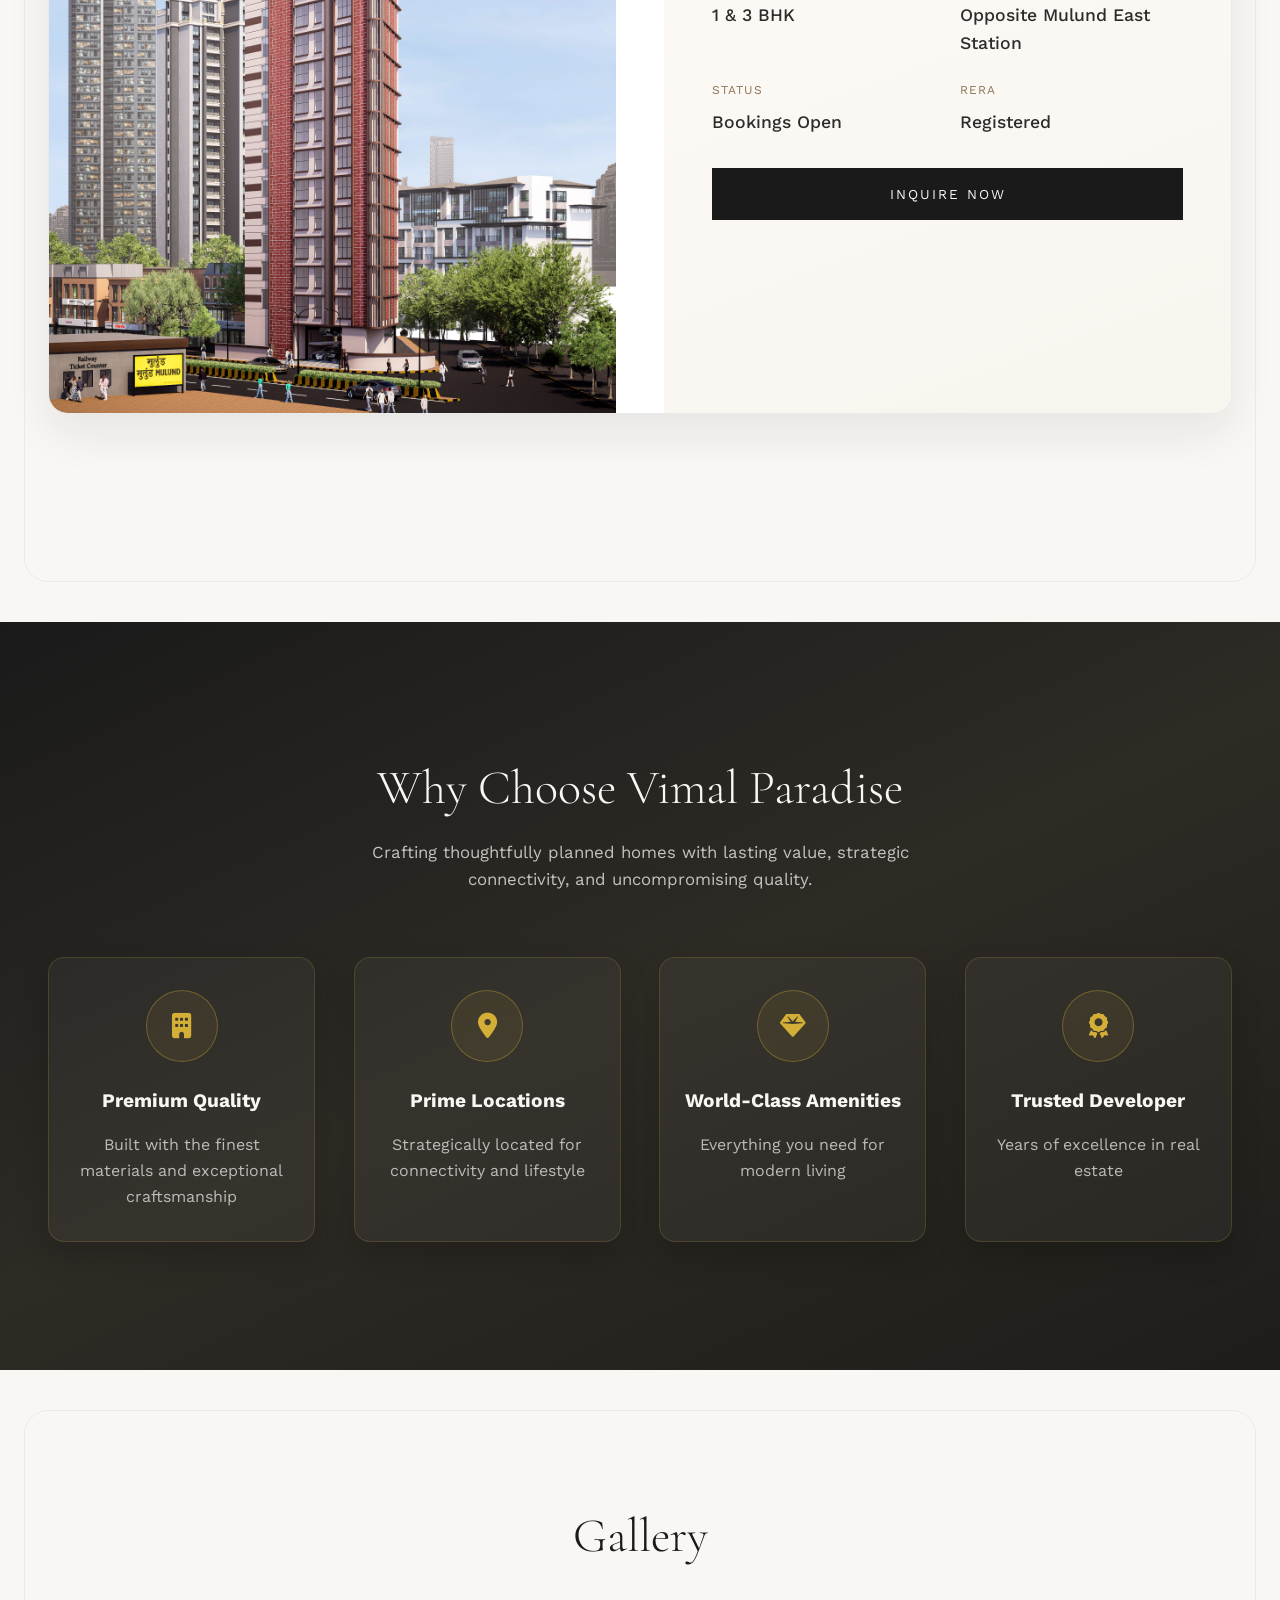
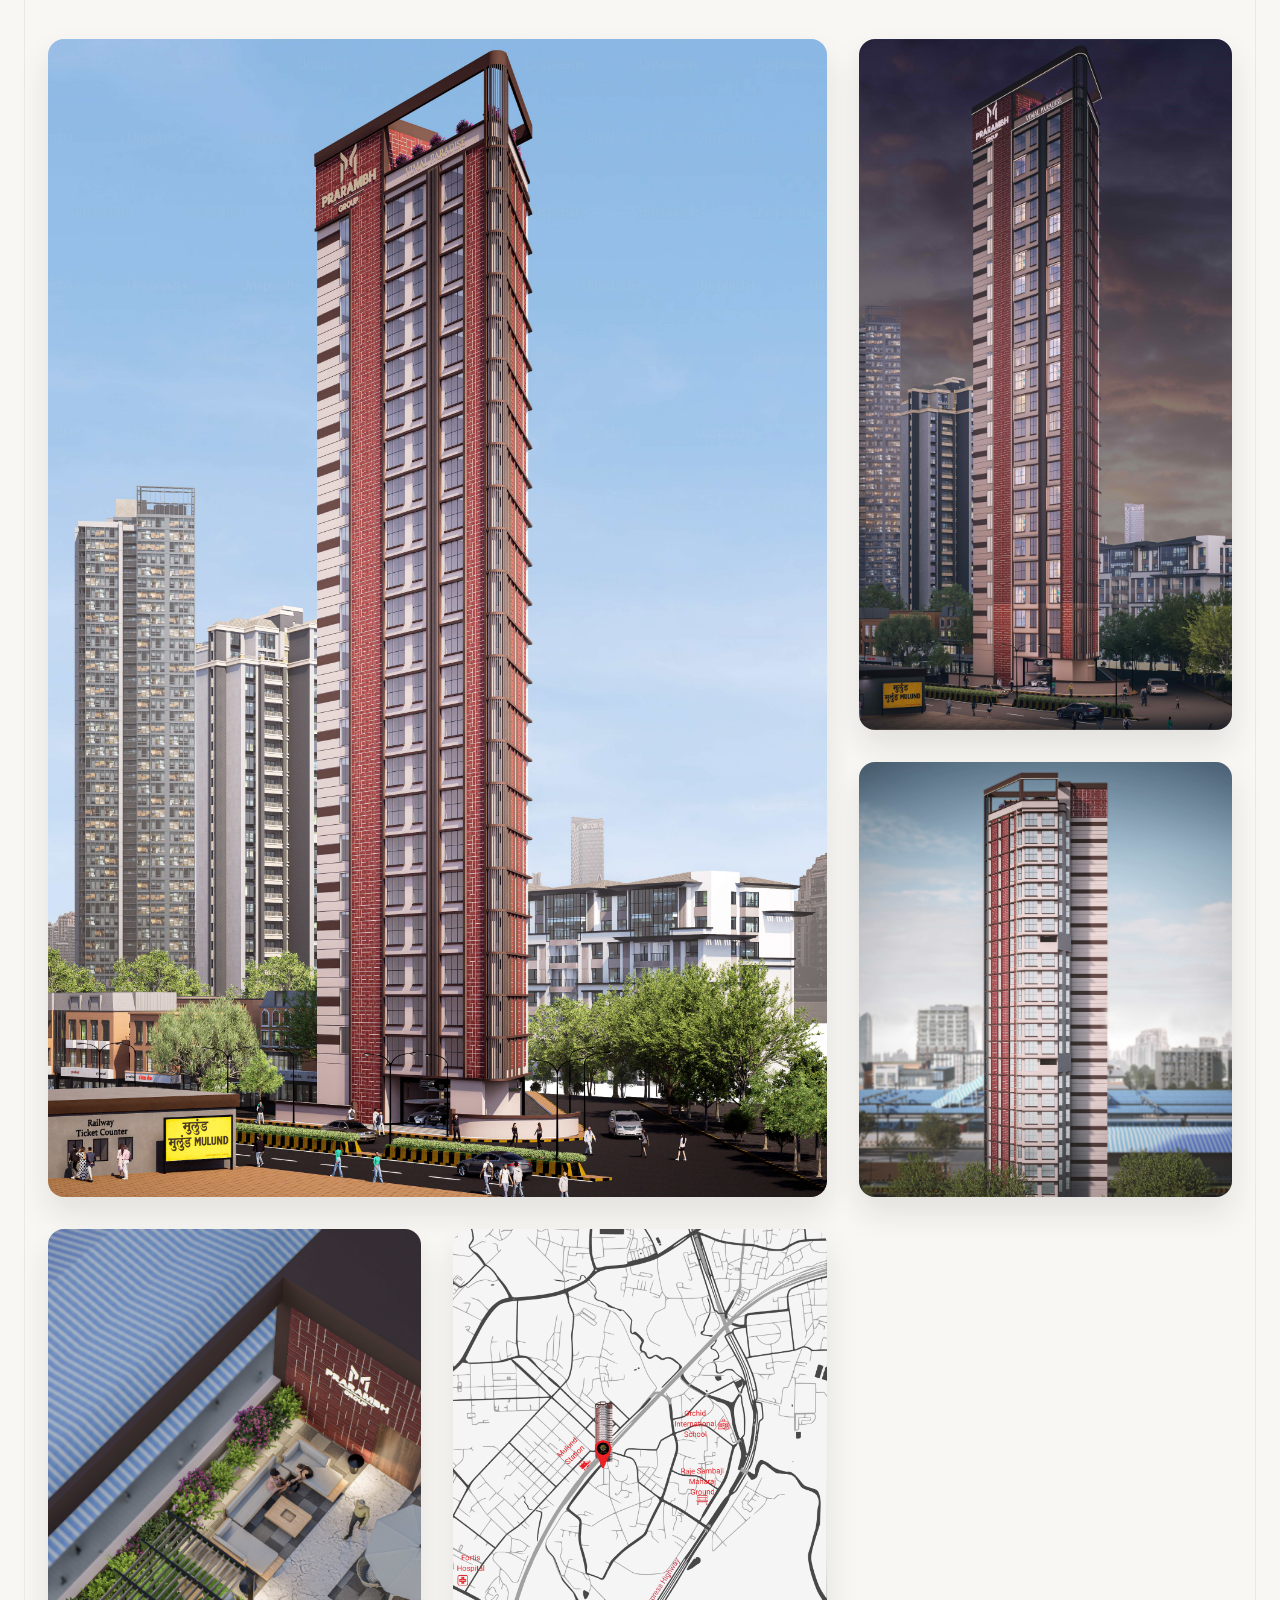
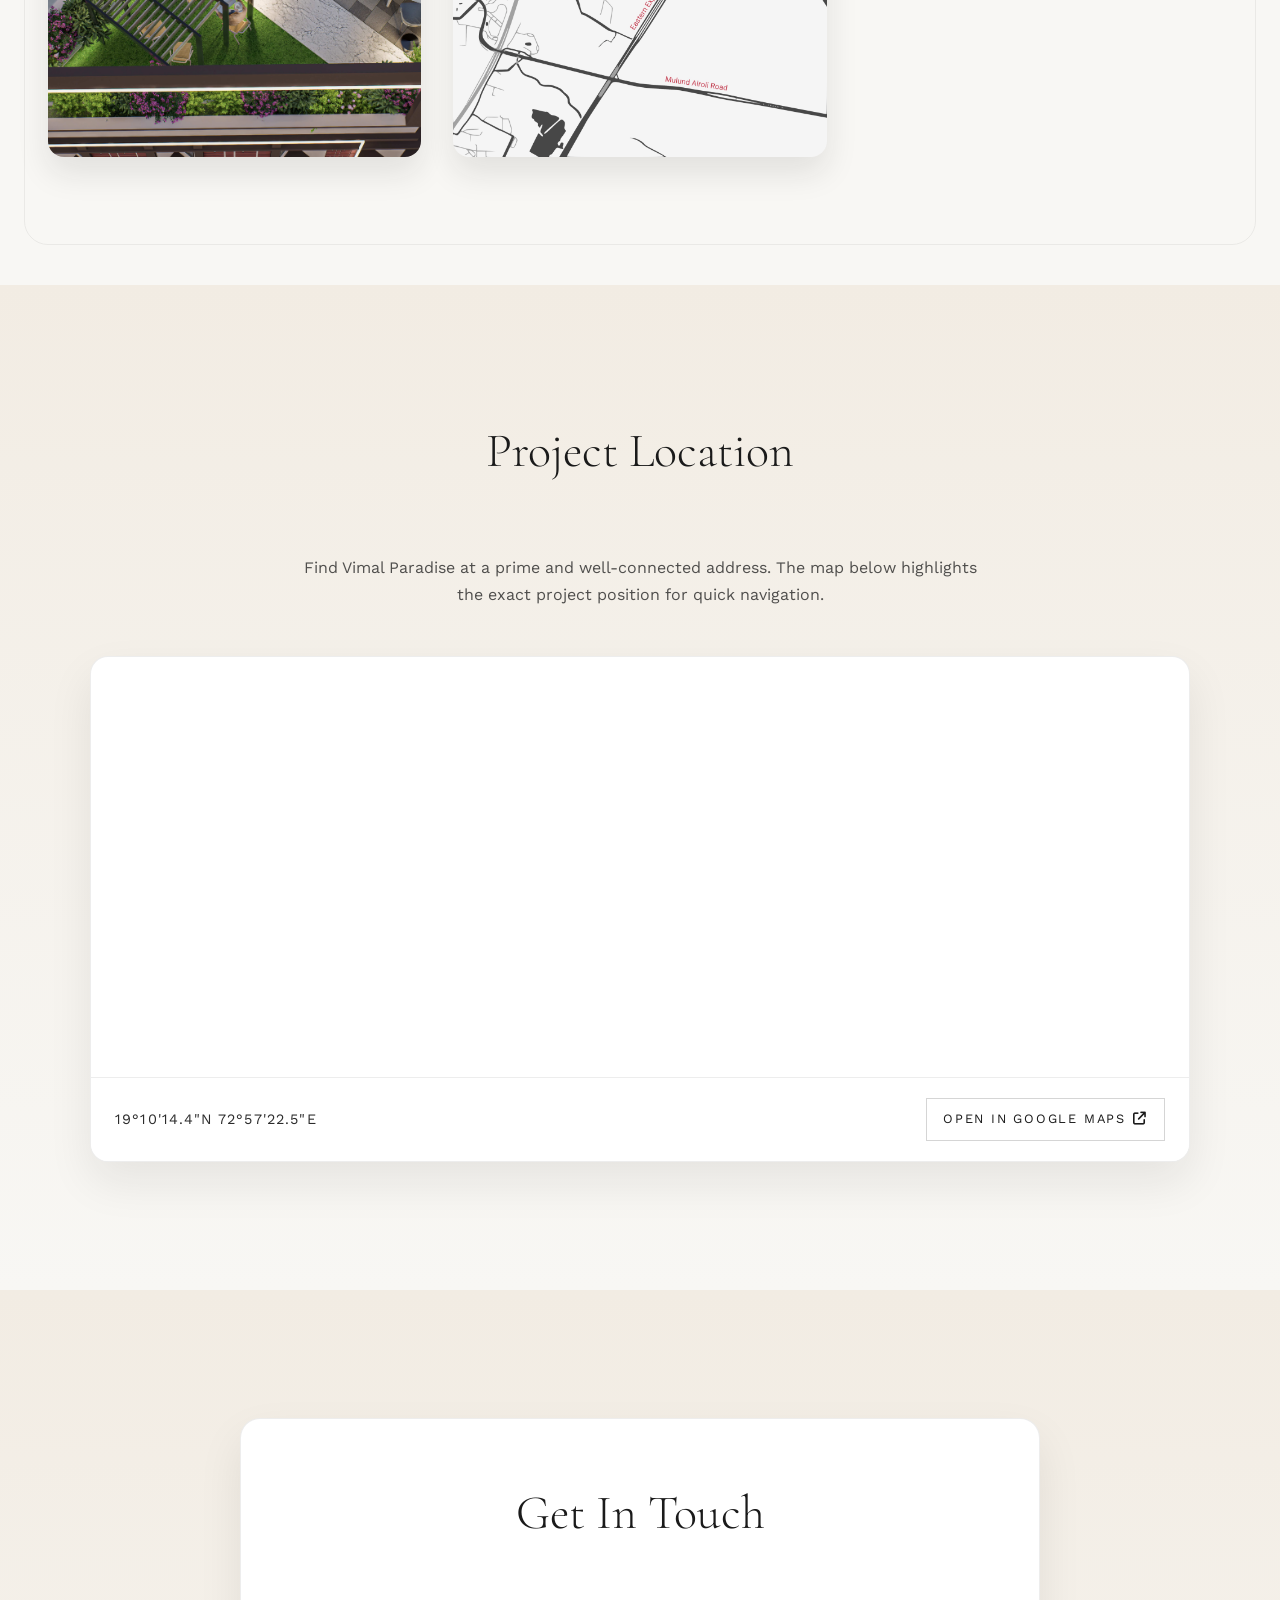
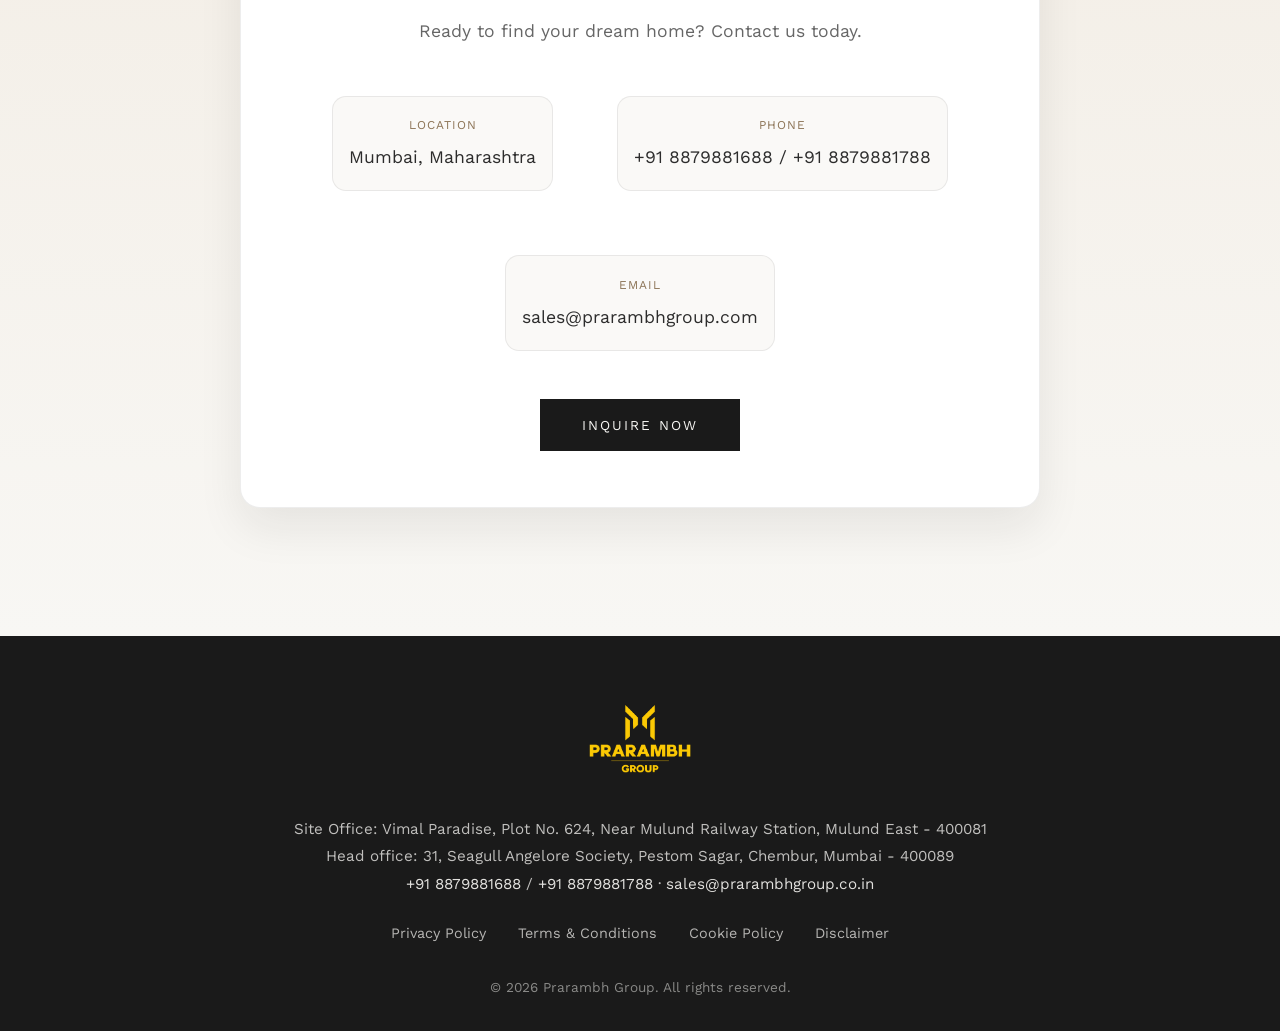
==== commit d206d60c: "Increase hero logo size to 50 percent larger" ====
--- a/index.html
+++ b/index.html
@@ -130,7 +130,7 @@
 
 .hero-logo {
     display: block;
-    height: 109px;
+    height: 126px;
     width: auto;
     margin: 0 auto 1.25rem;
 }
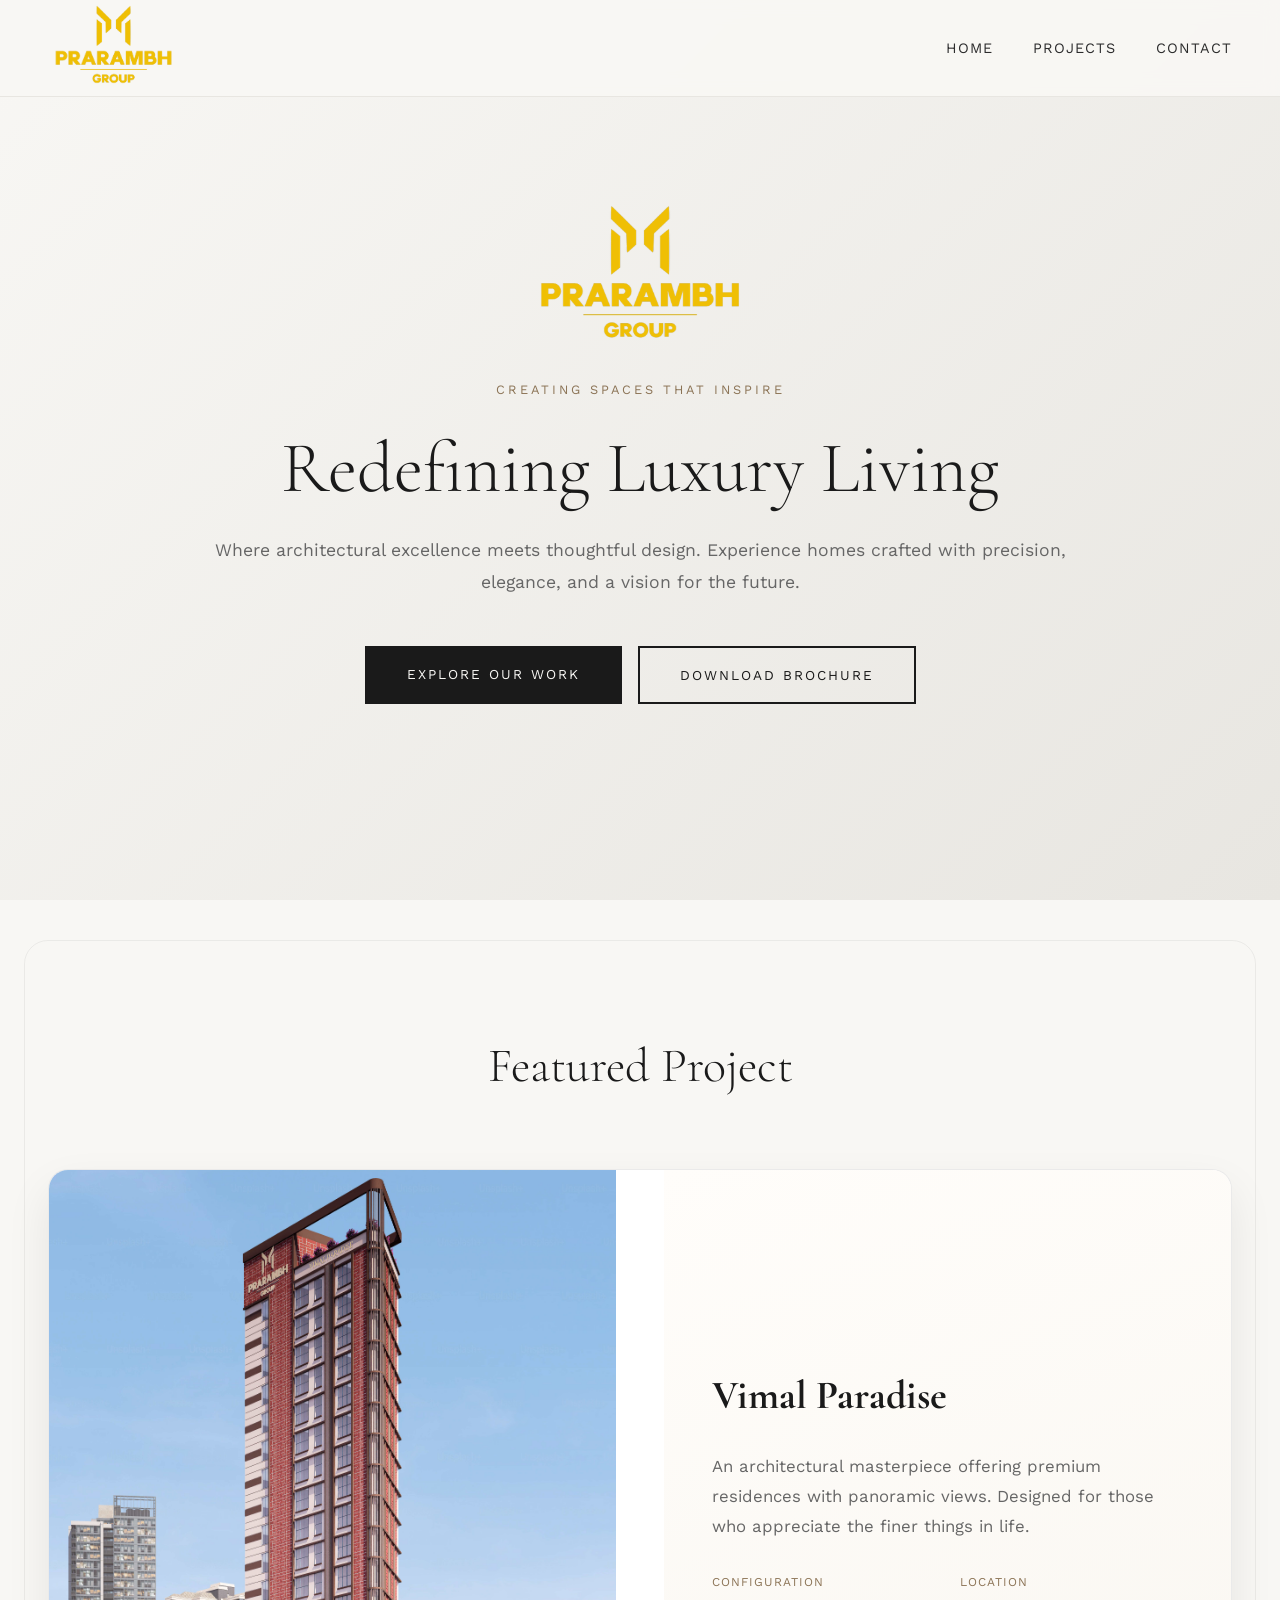
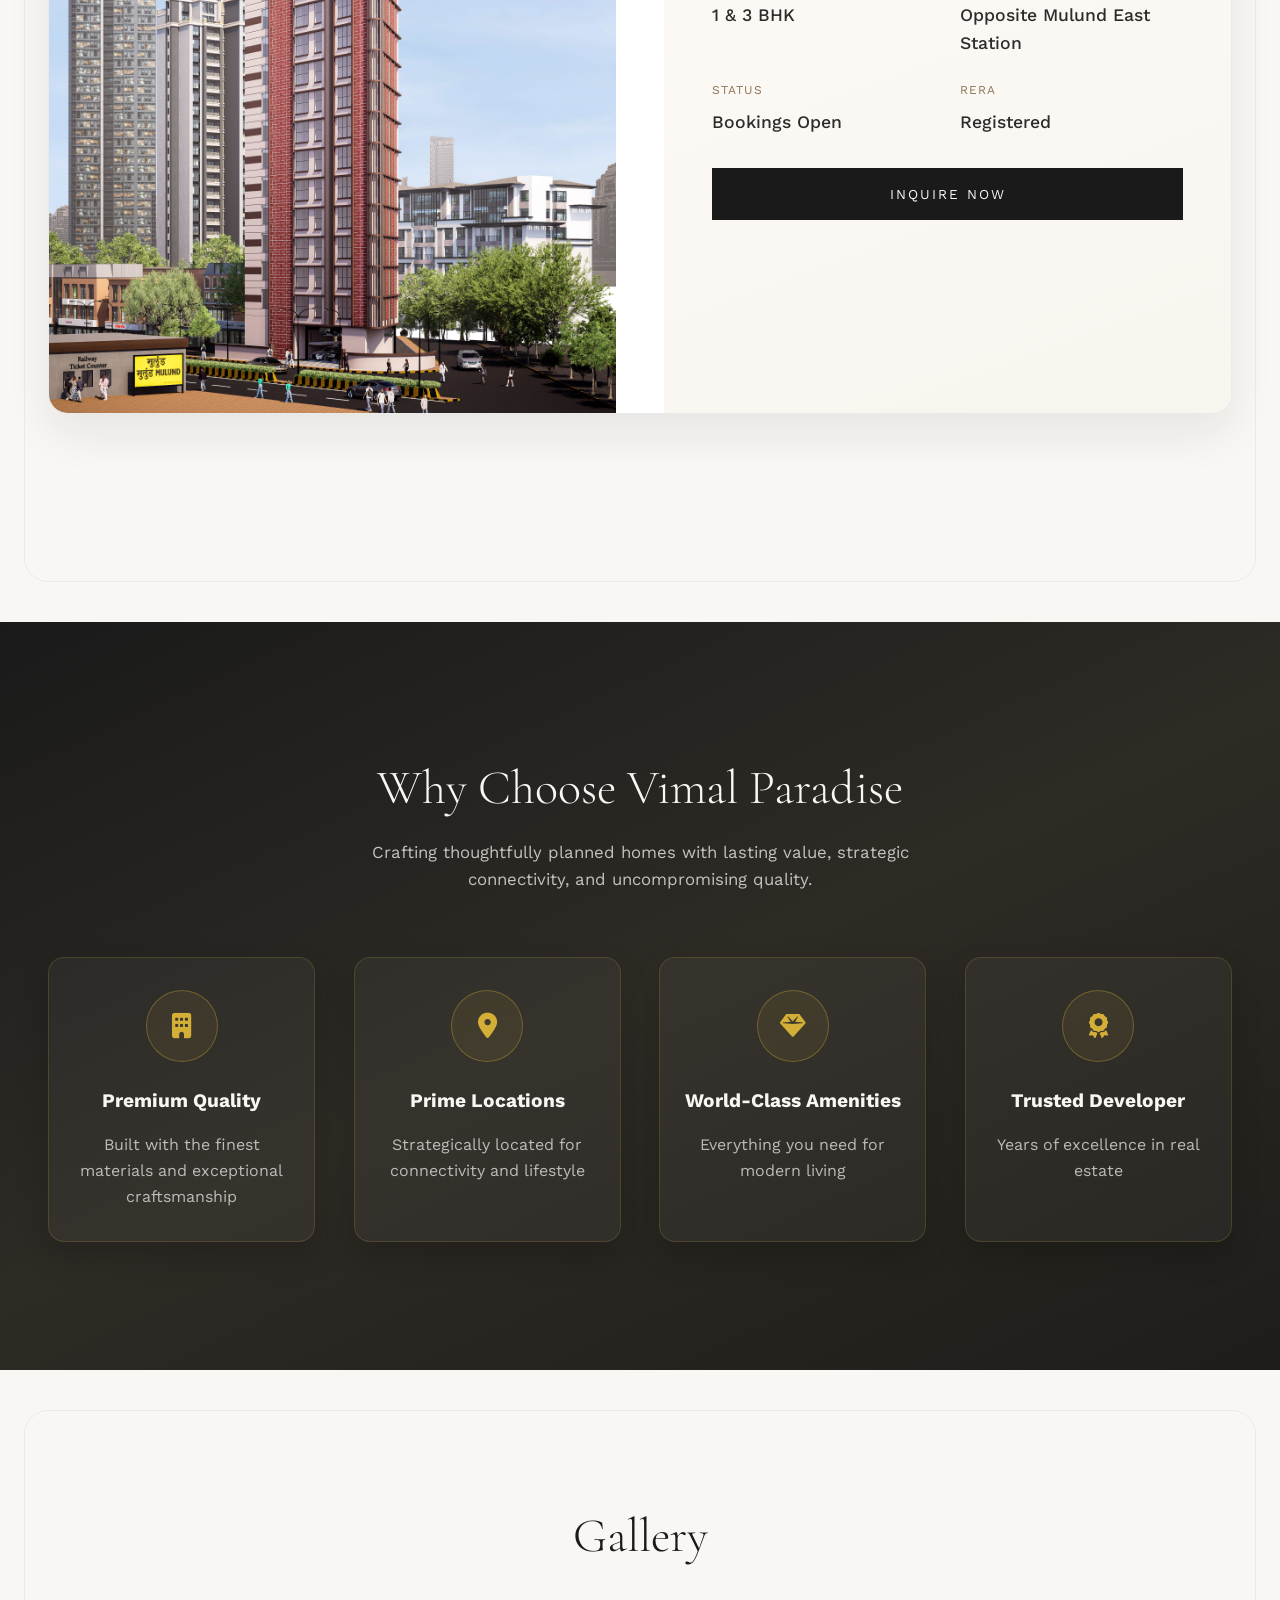
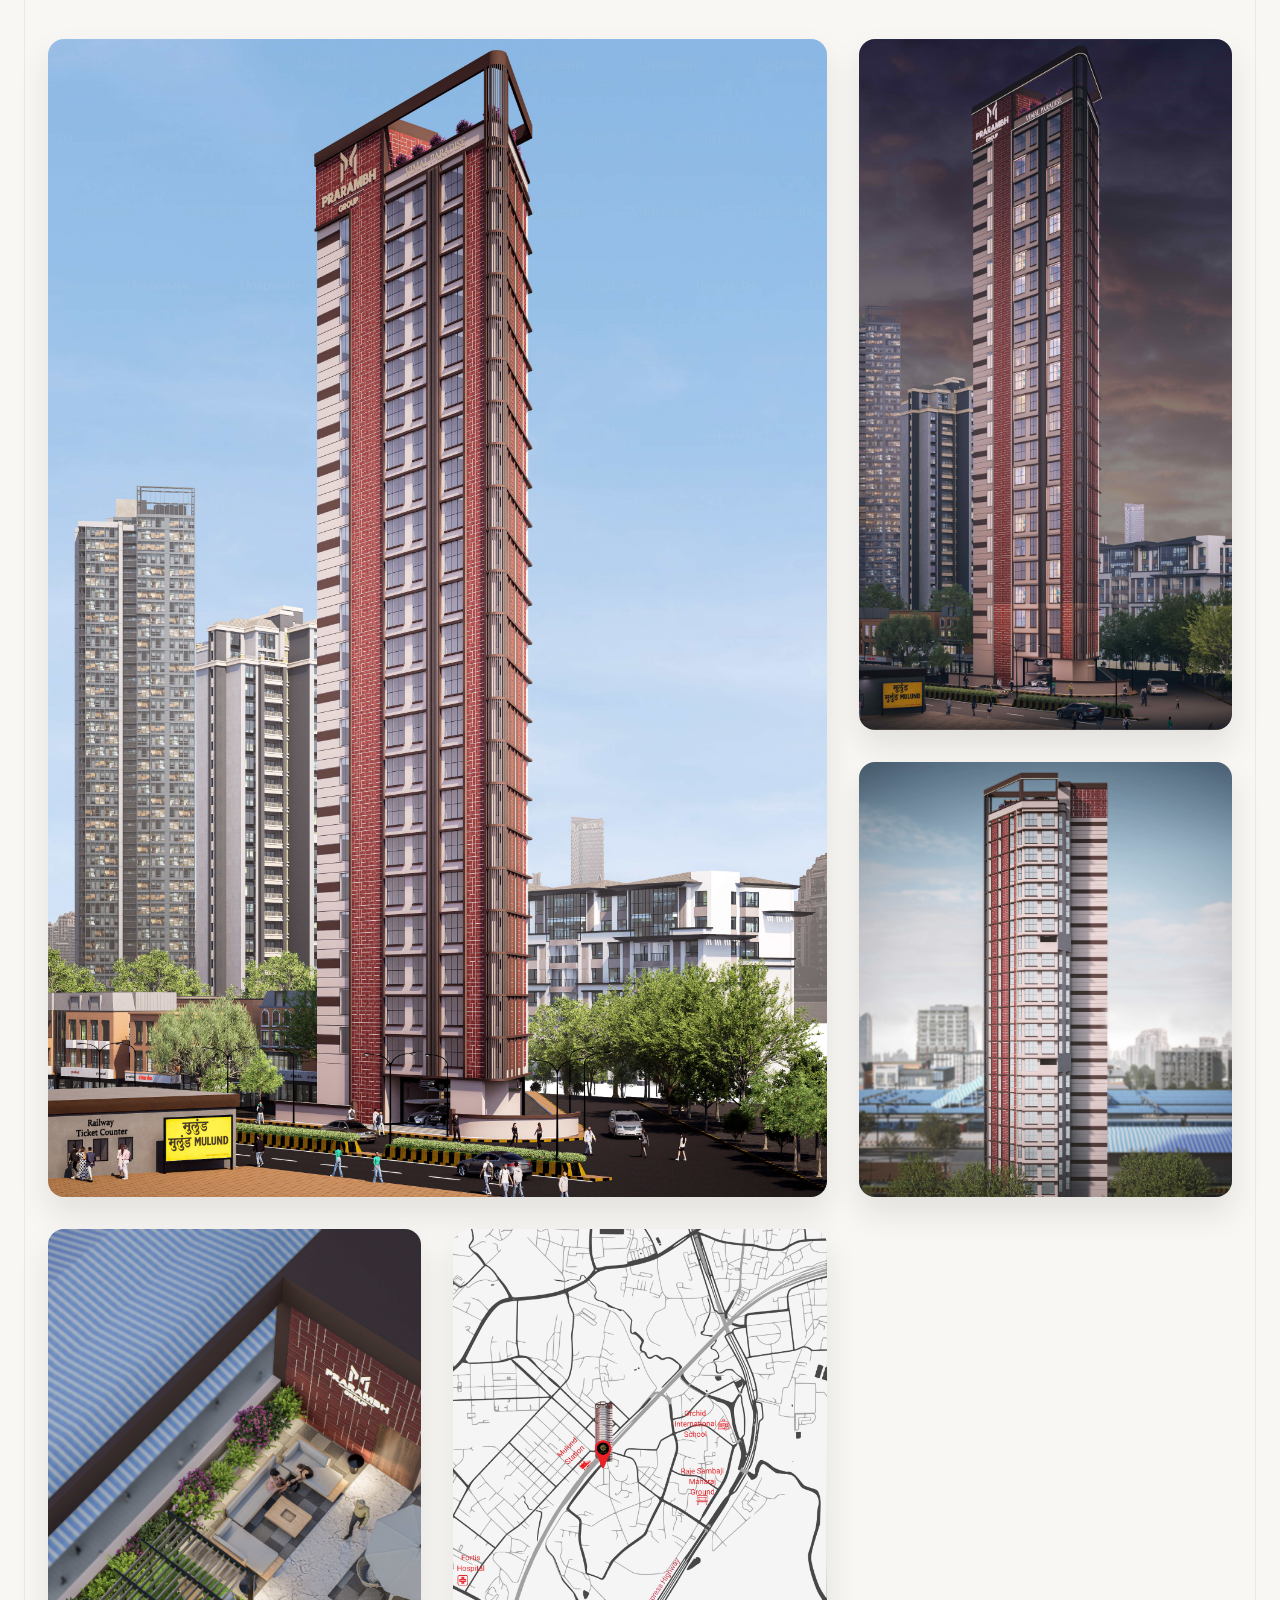
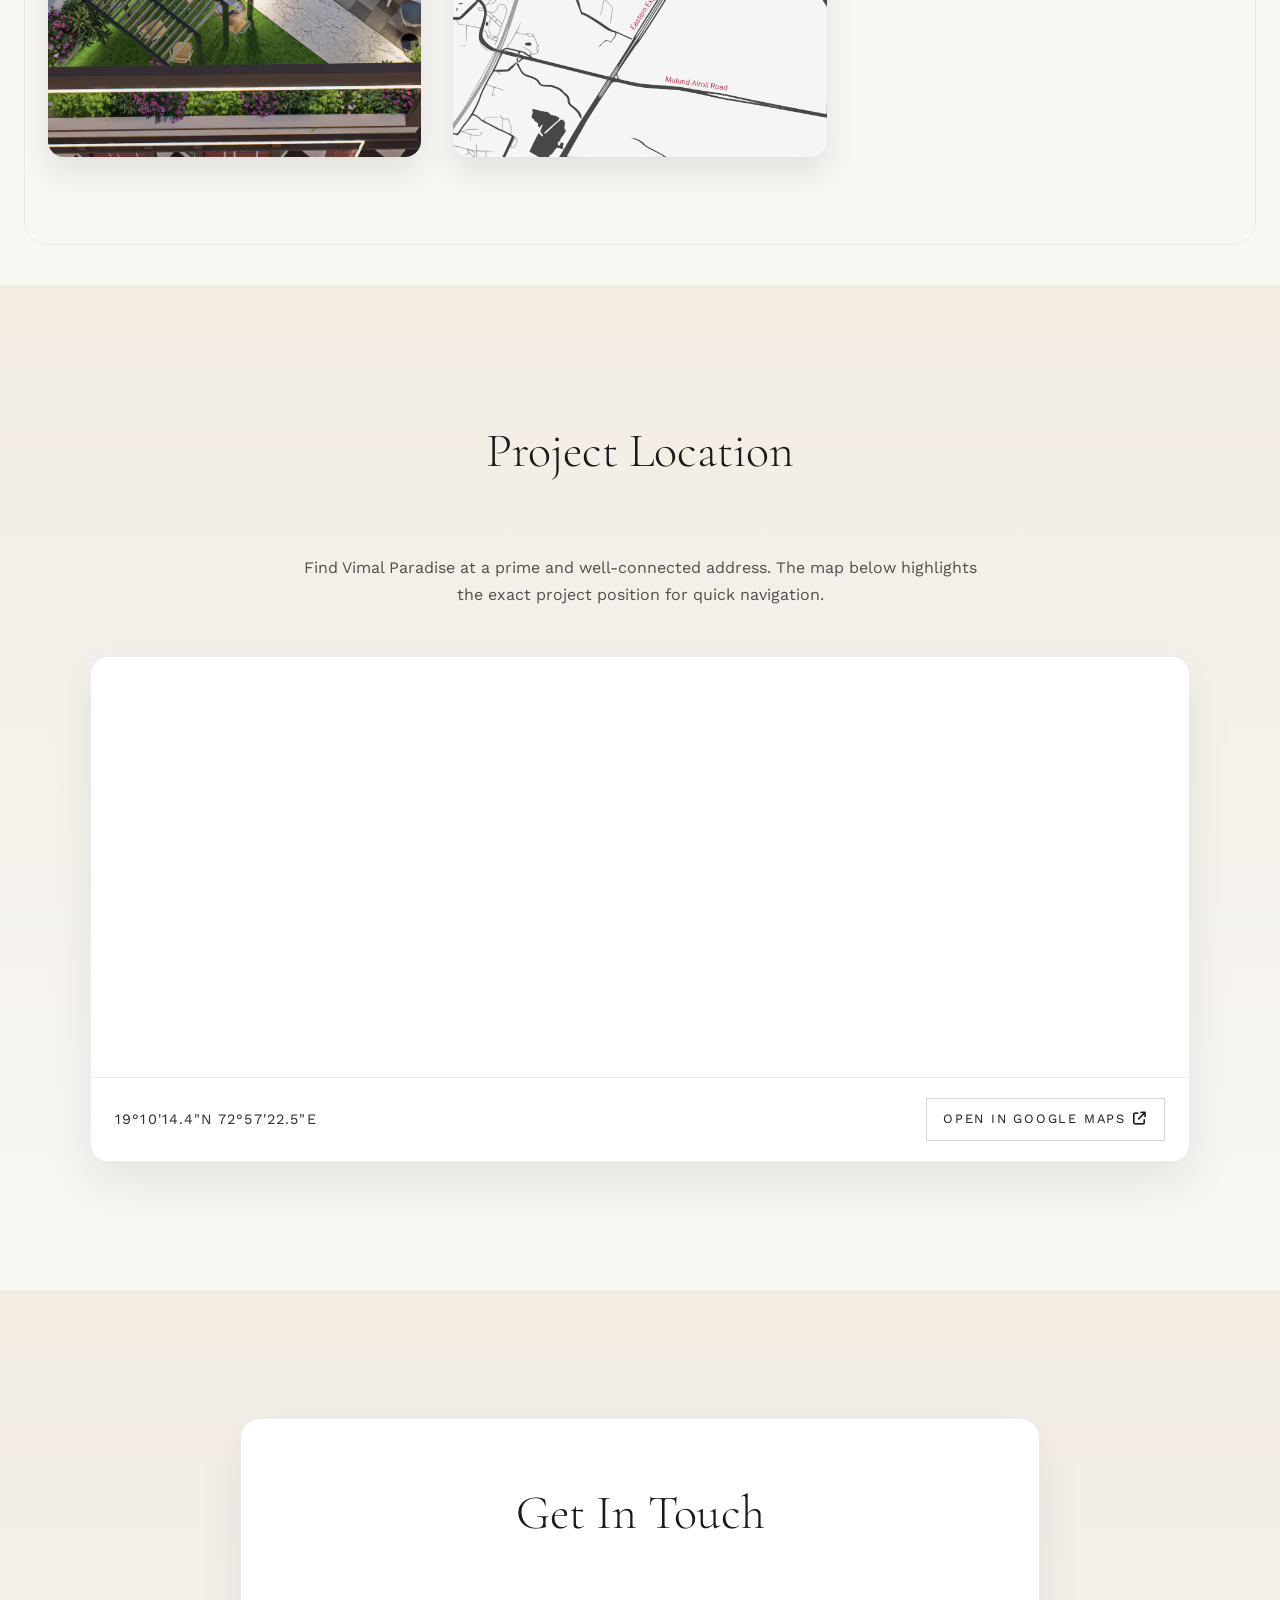
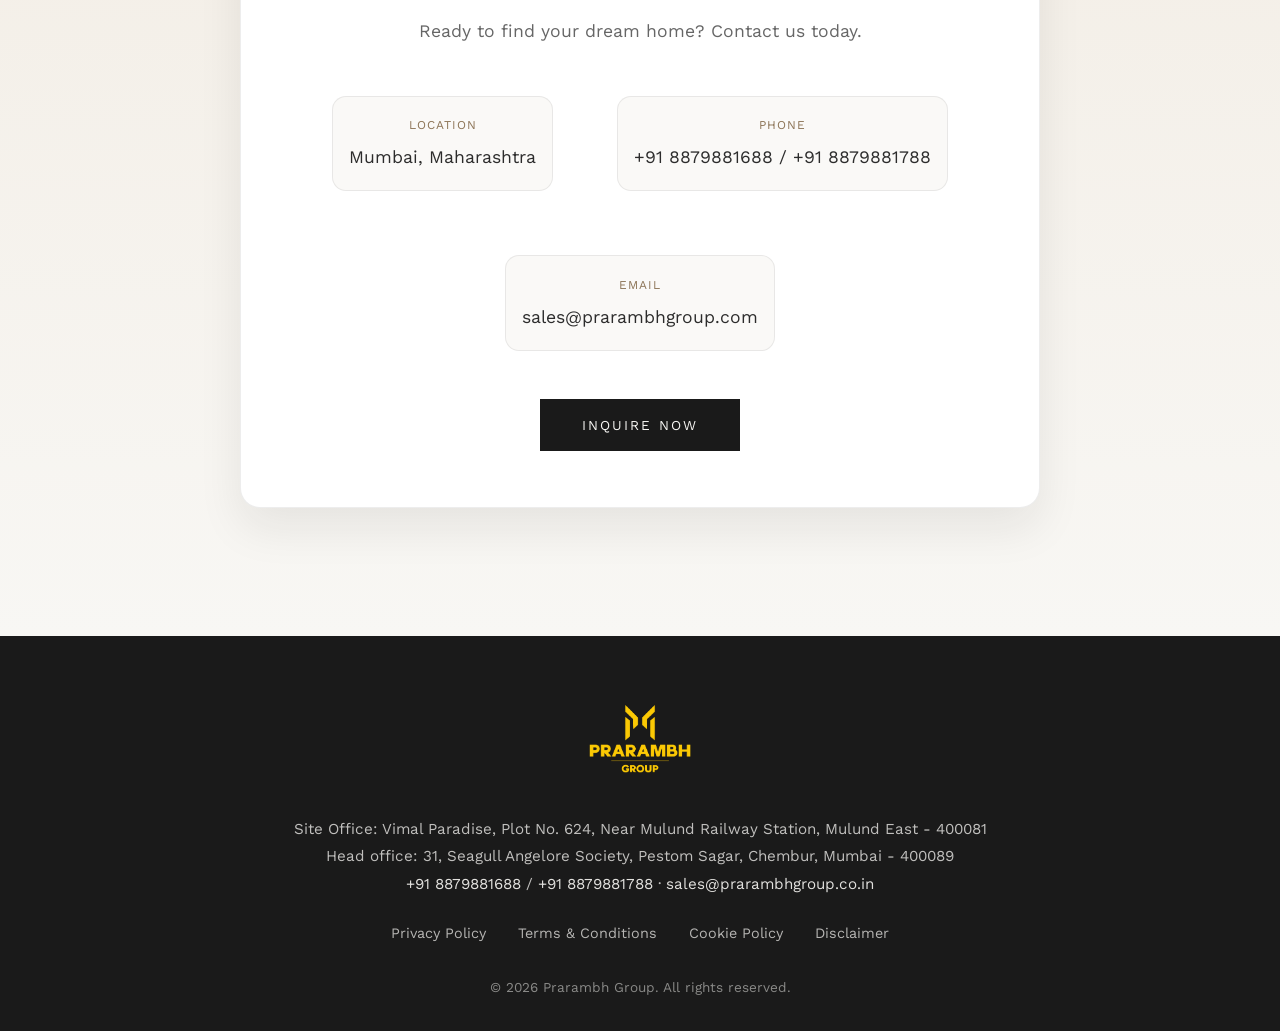
==== commit 402c304d: "Increase hero logo size by 50 percent" ====
--- a/index.html
+++ b/index.html
@@ -130,7 +130,7 @@
 
 .hero-logo {
     display: block;
-    height: 126px;
+    height: 164px;
     width: auto;
     margin: 0 auto 1.25rem;
 }
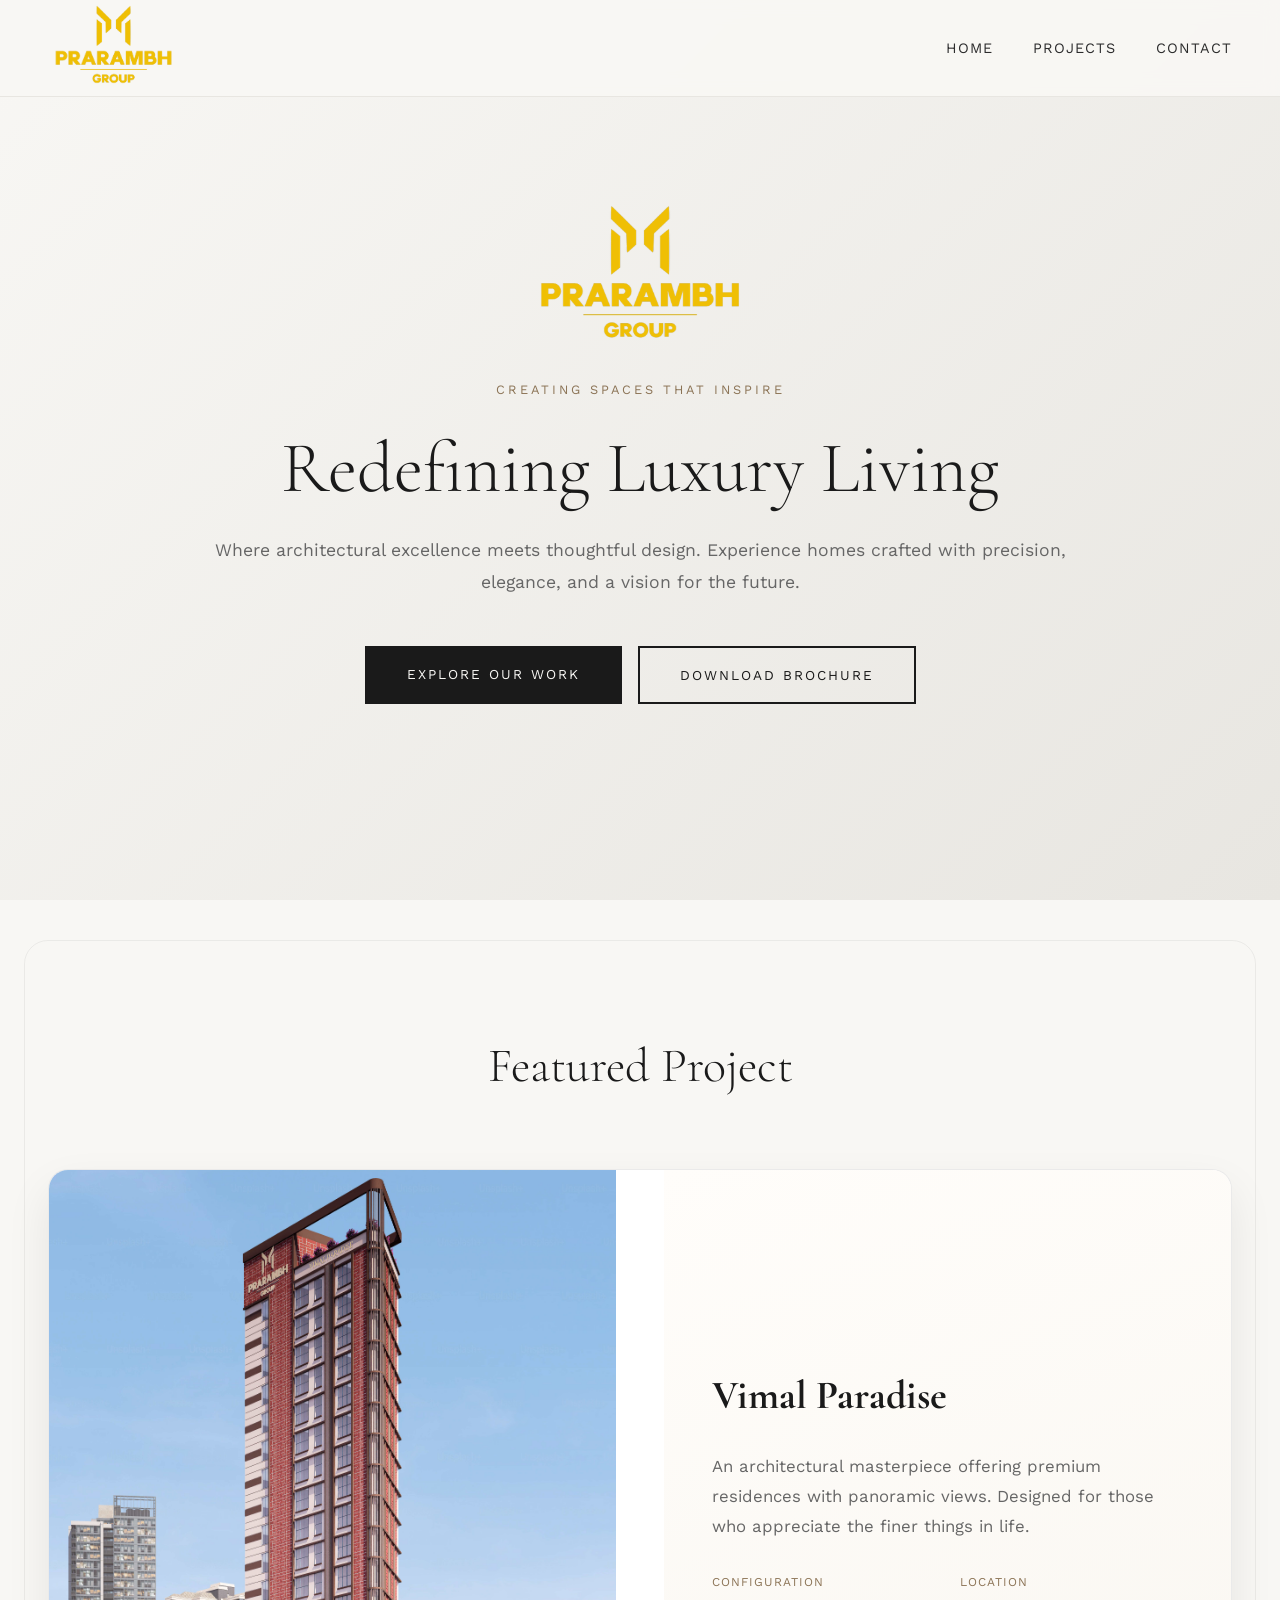
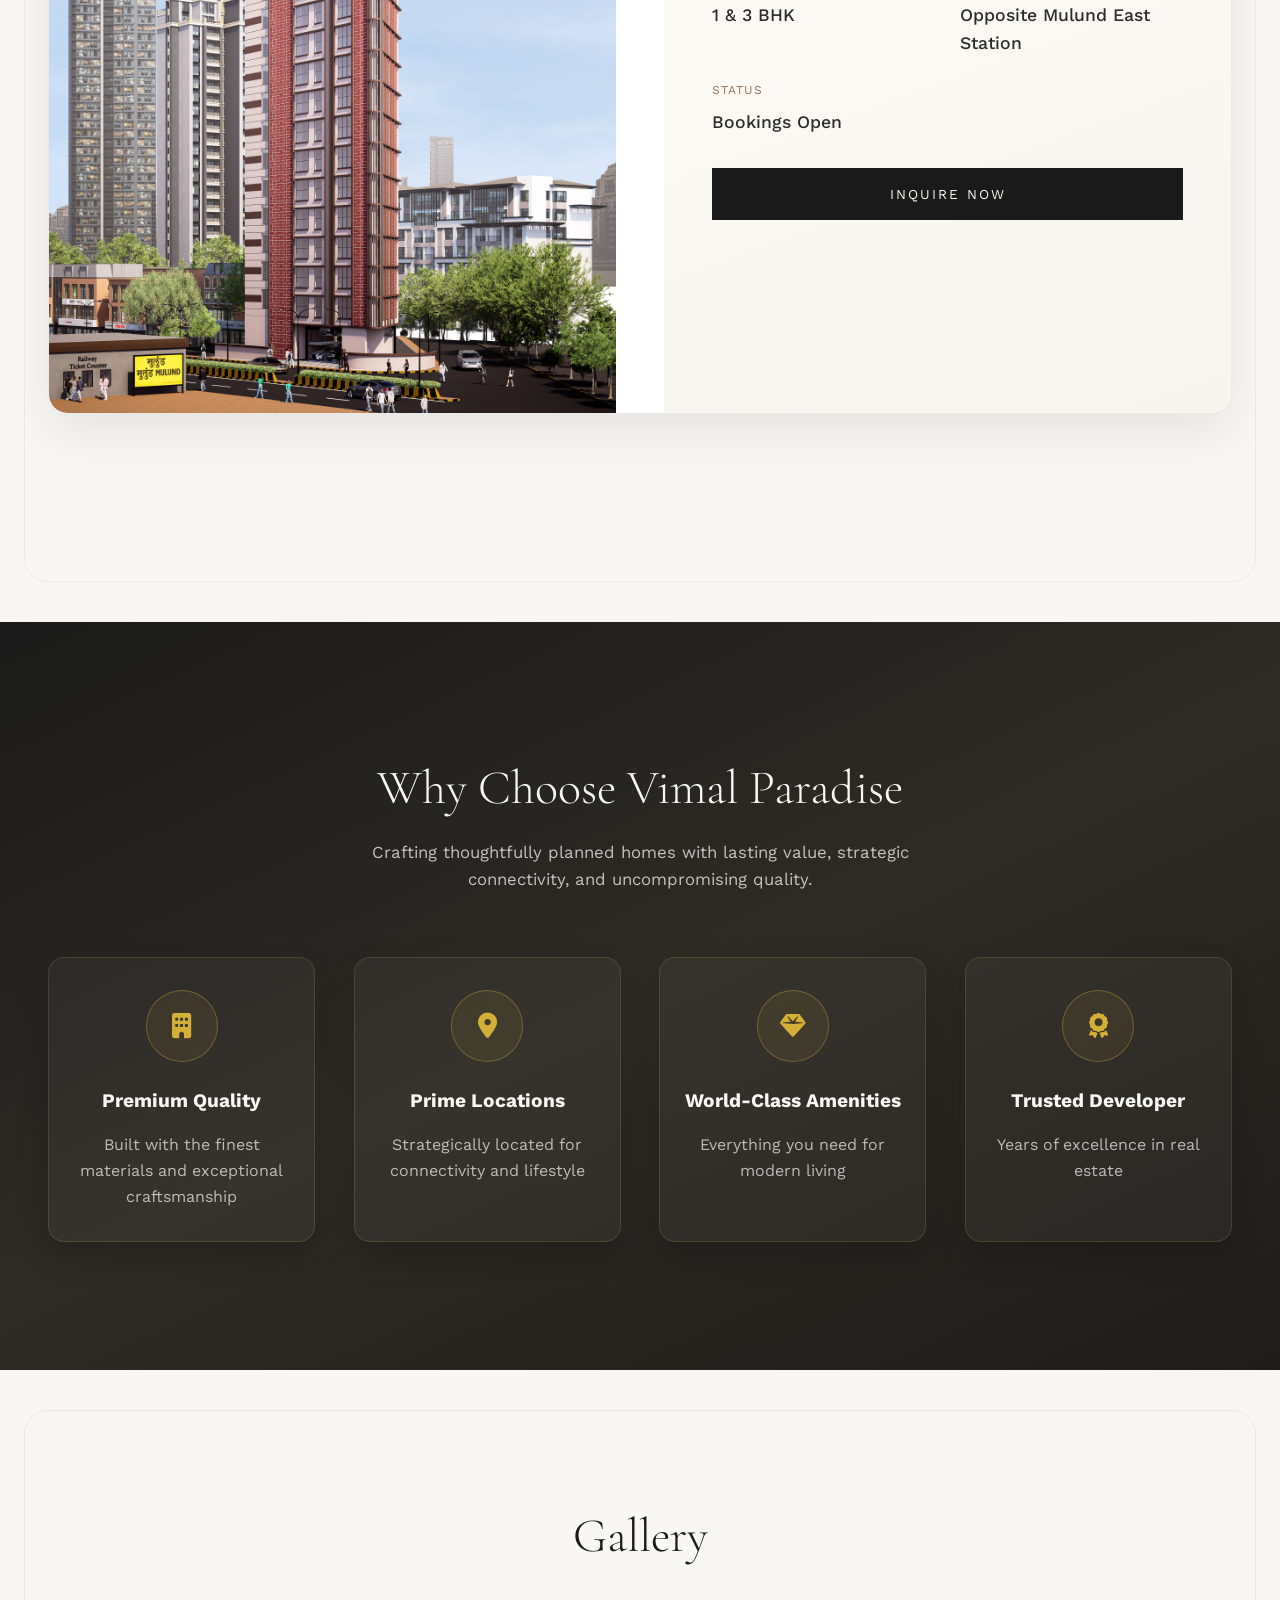
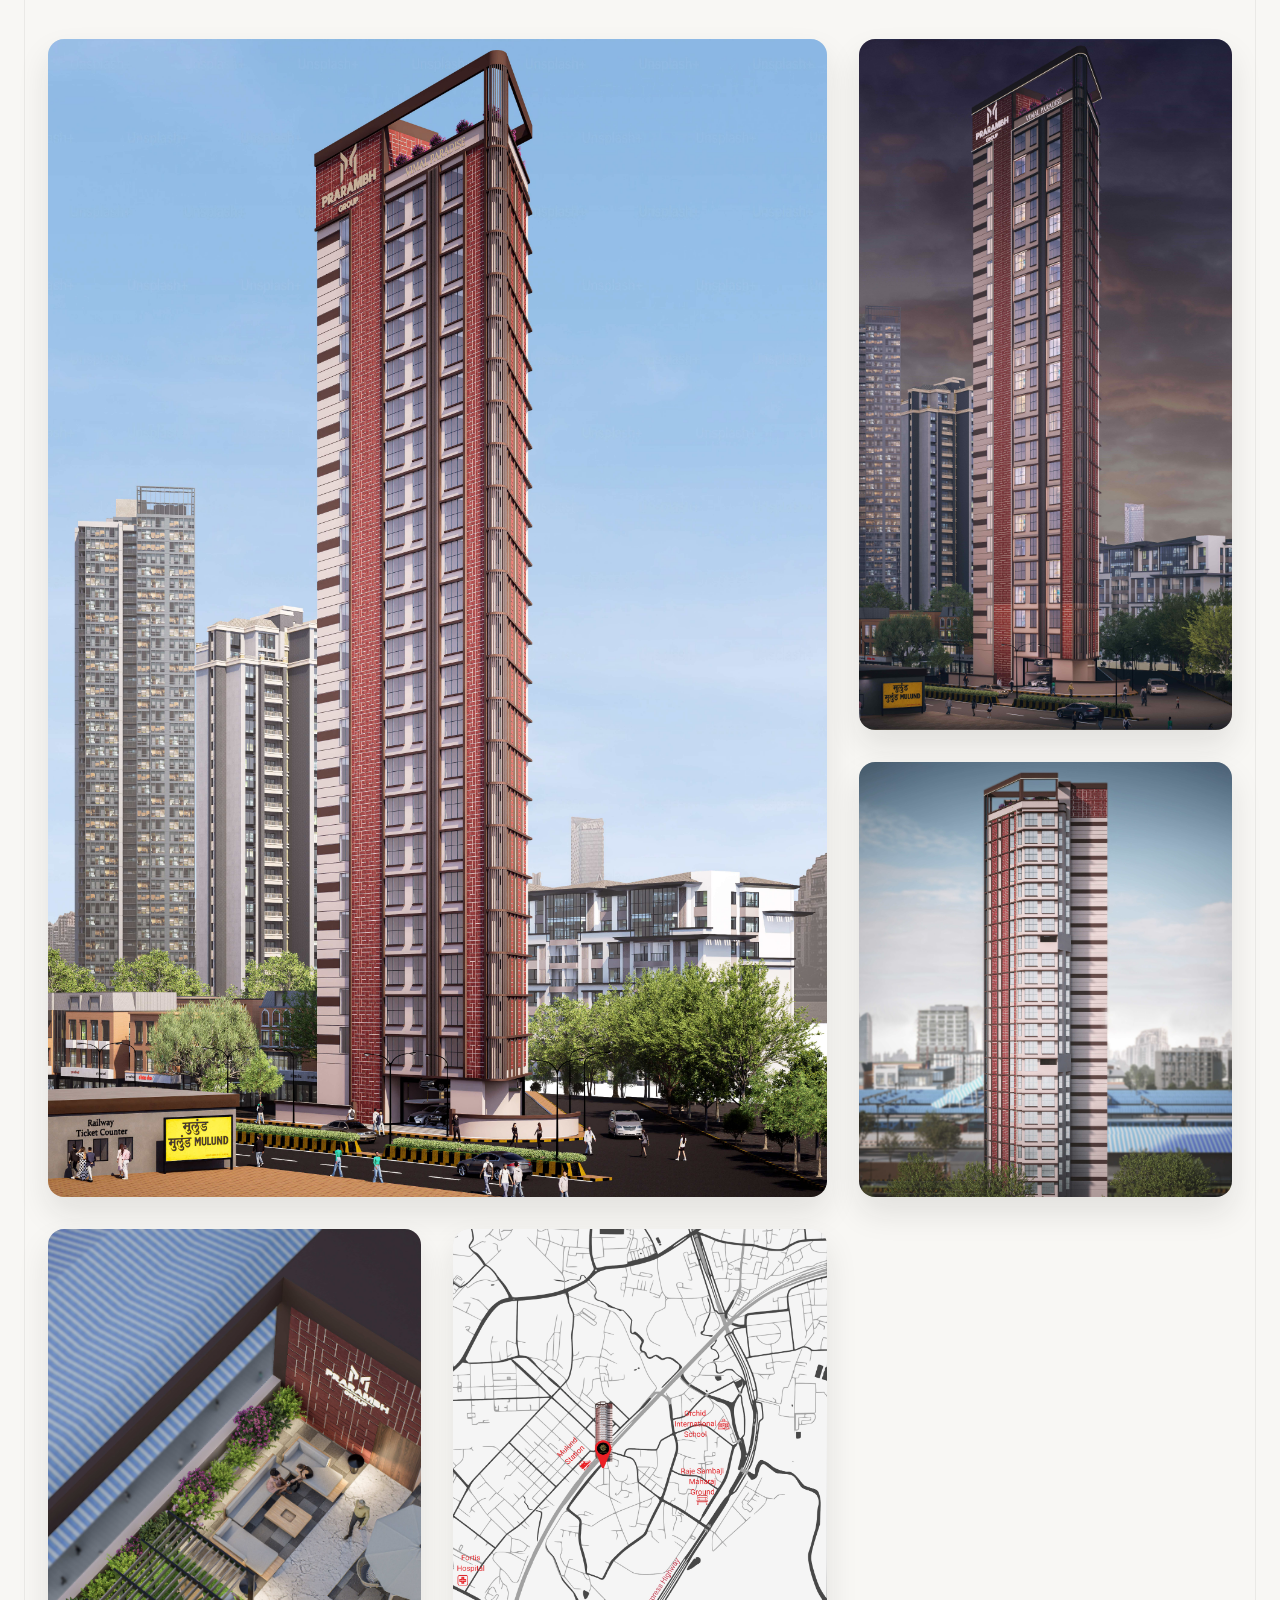
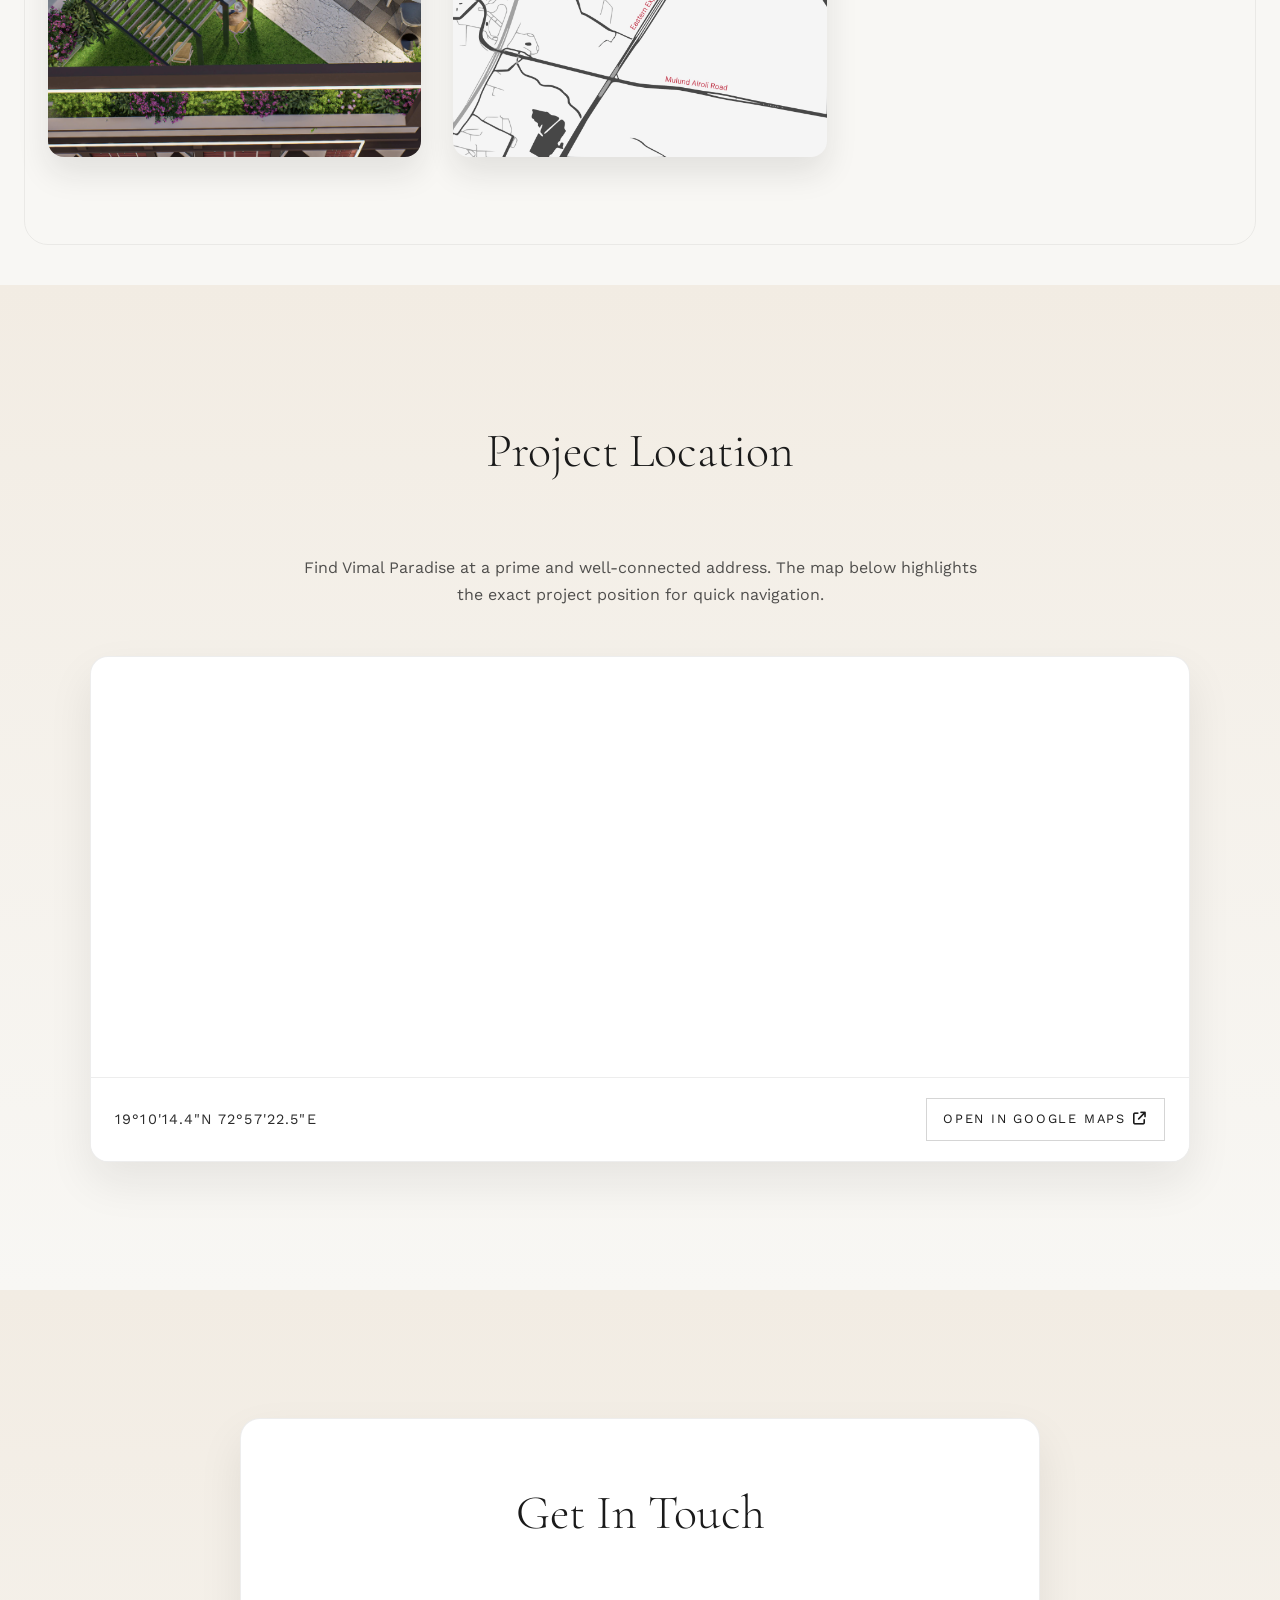
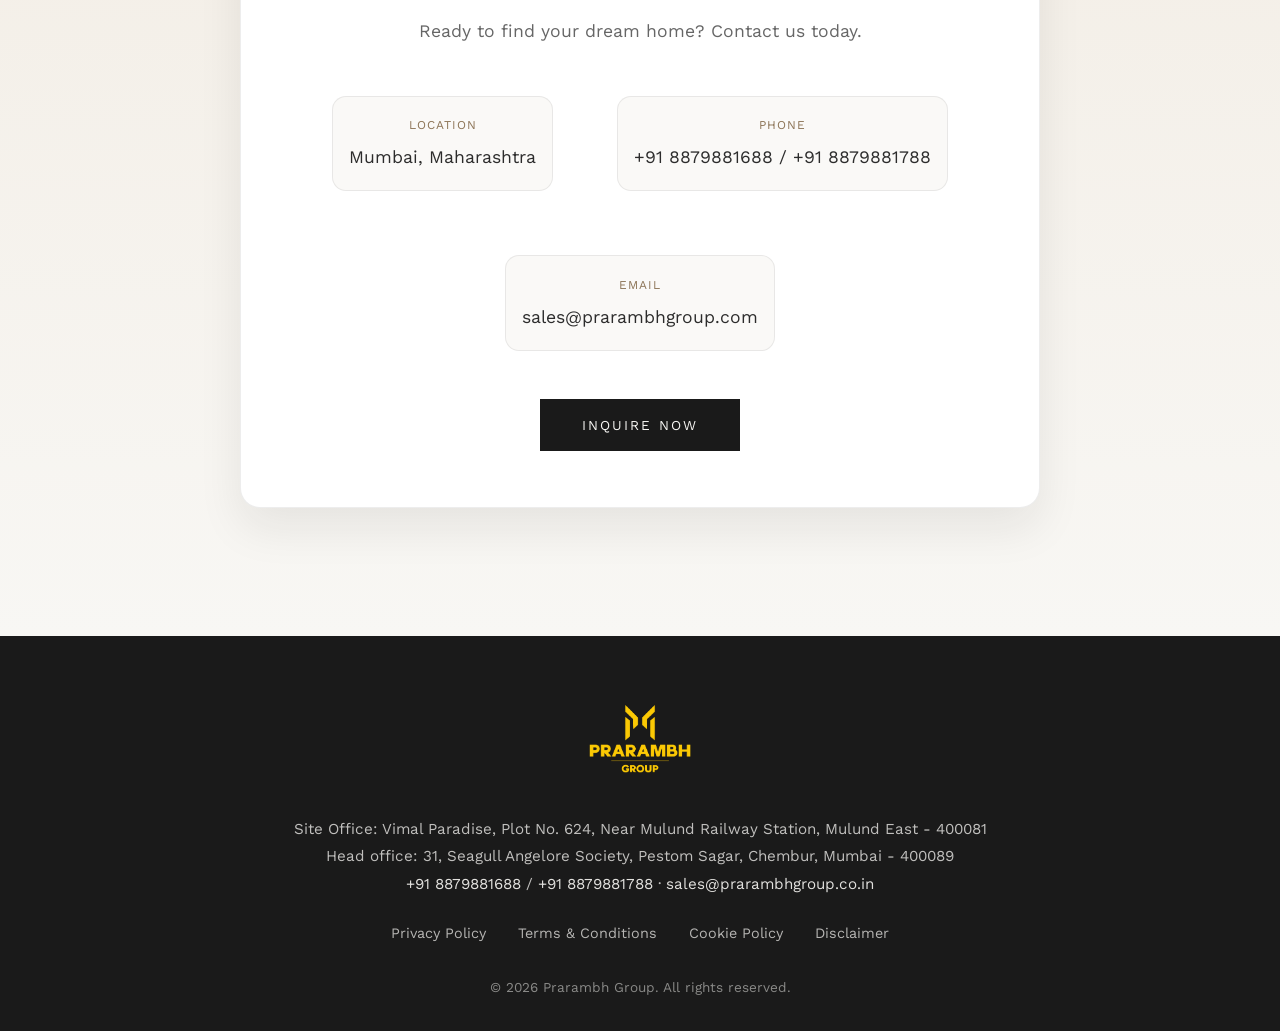
==== commit 774398e8: "Remove RERA label and value from index.html Removed RERA label and value from the meta section." ====
--- a/index.html
+++ b/index.html
@@ -1053,8 +1053,8 @@
                         <div class="meta-value">Bookings Open</div>
                     </div>
                     <div class="meta-item">
-                        <div class="meta-label">RERA</div>
-                        <div class="meta-value">Registered</div>
+                        <div class="meta-label"></div>
+                        <div class="meta-value"></div>
                     </div>
                 </div>
                 <button onclick="openModal()" class="cta-button" style="cursor: pointer;">Inquire Now</button>
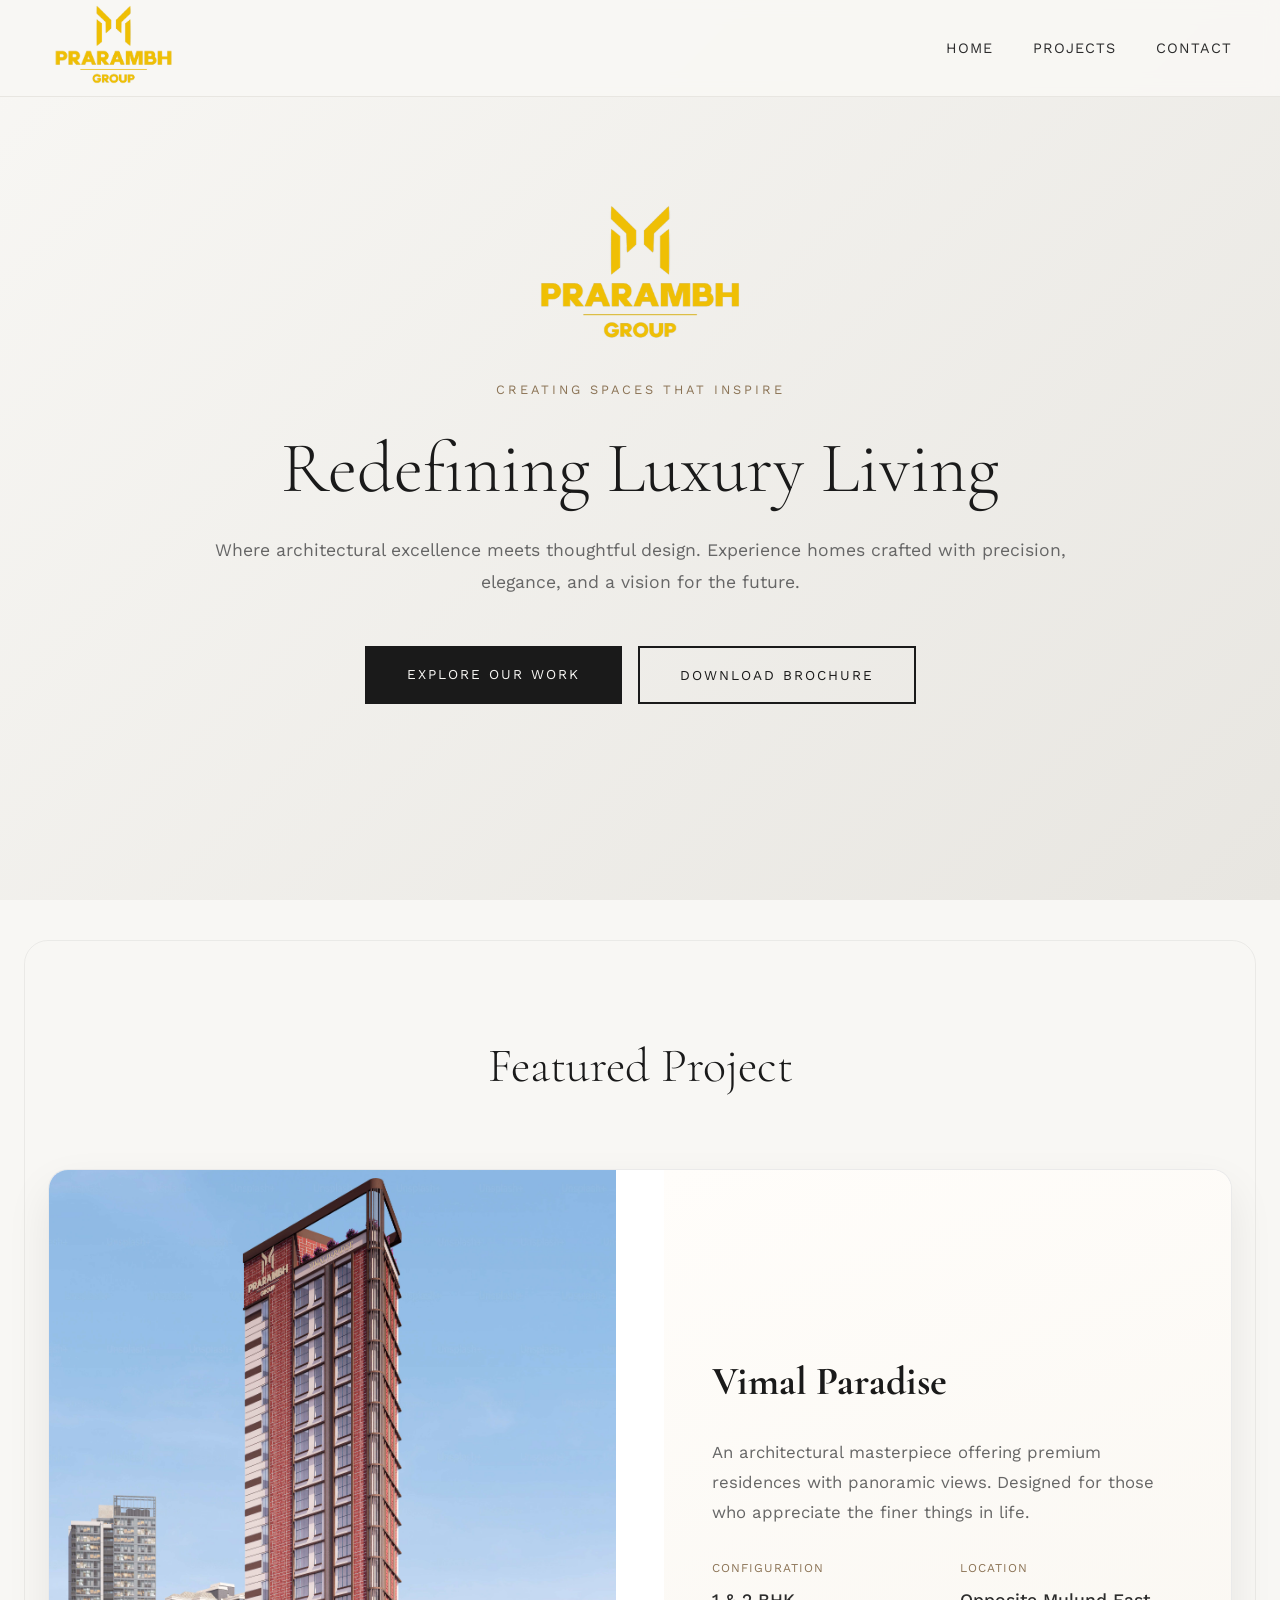
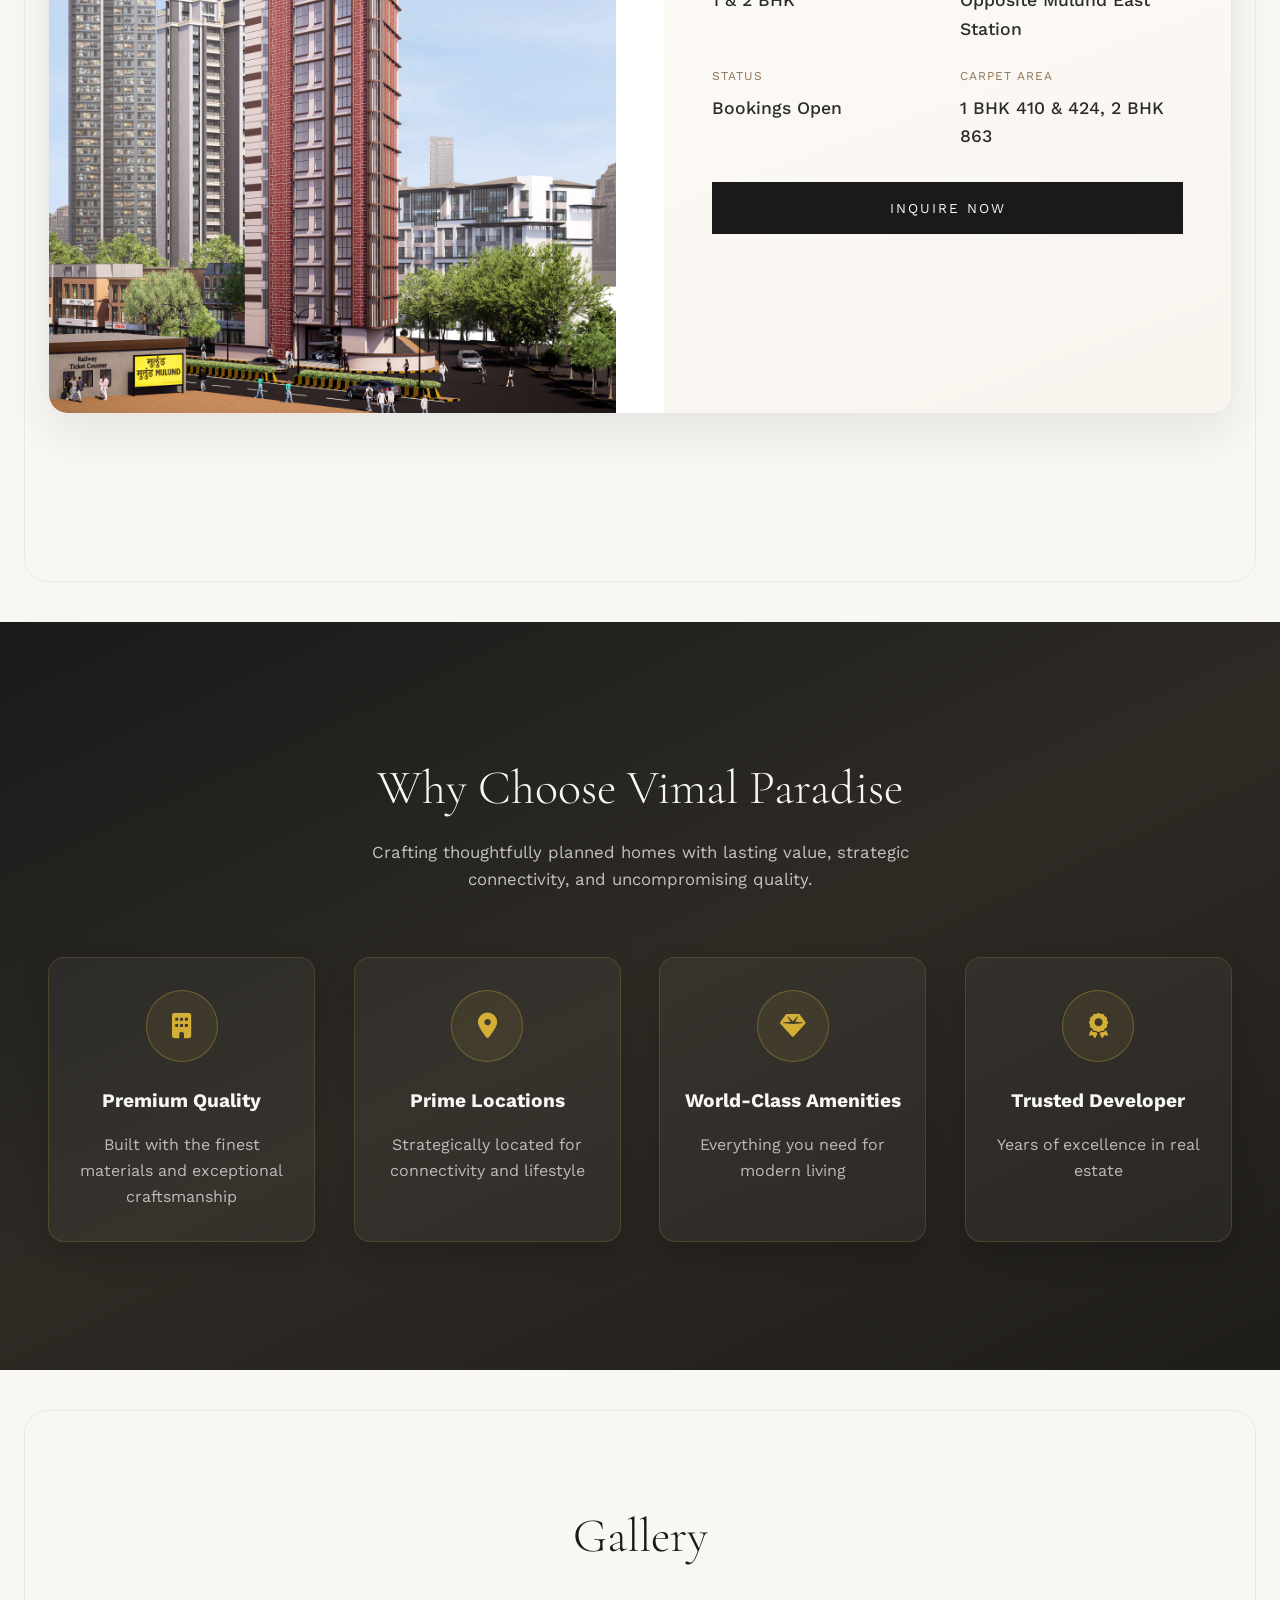
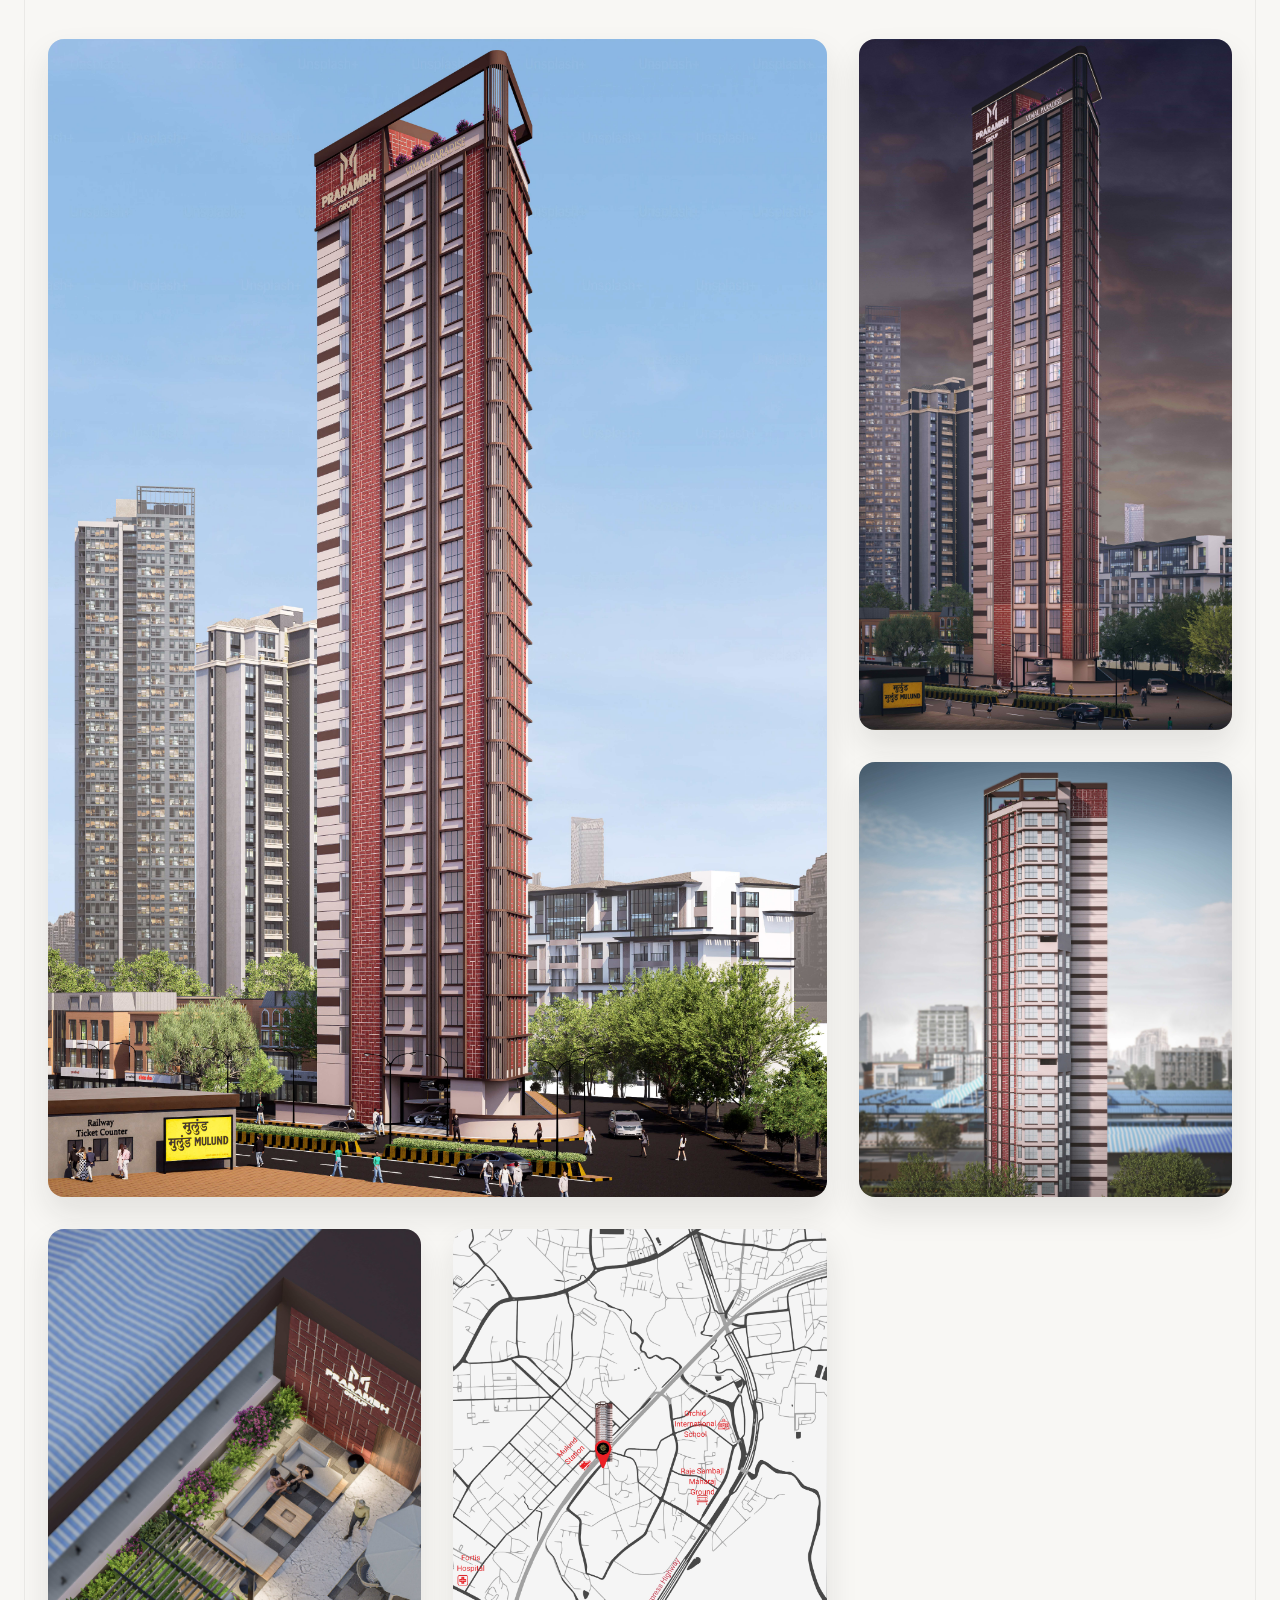
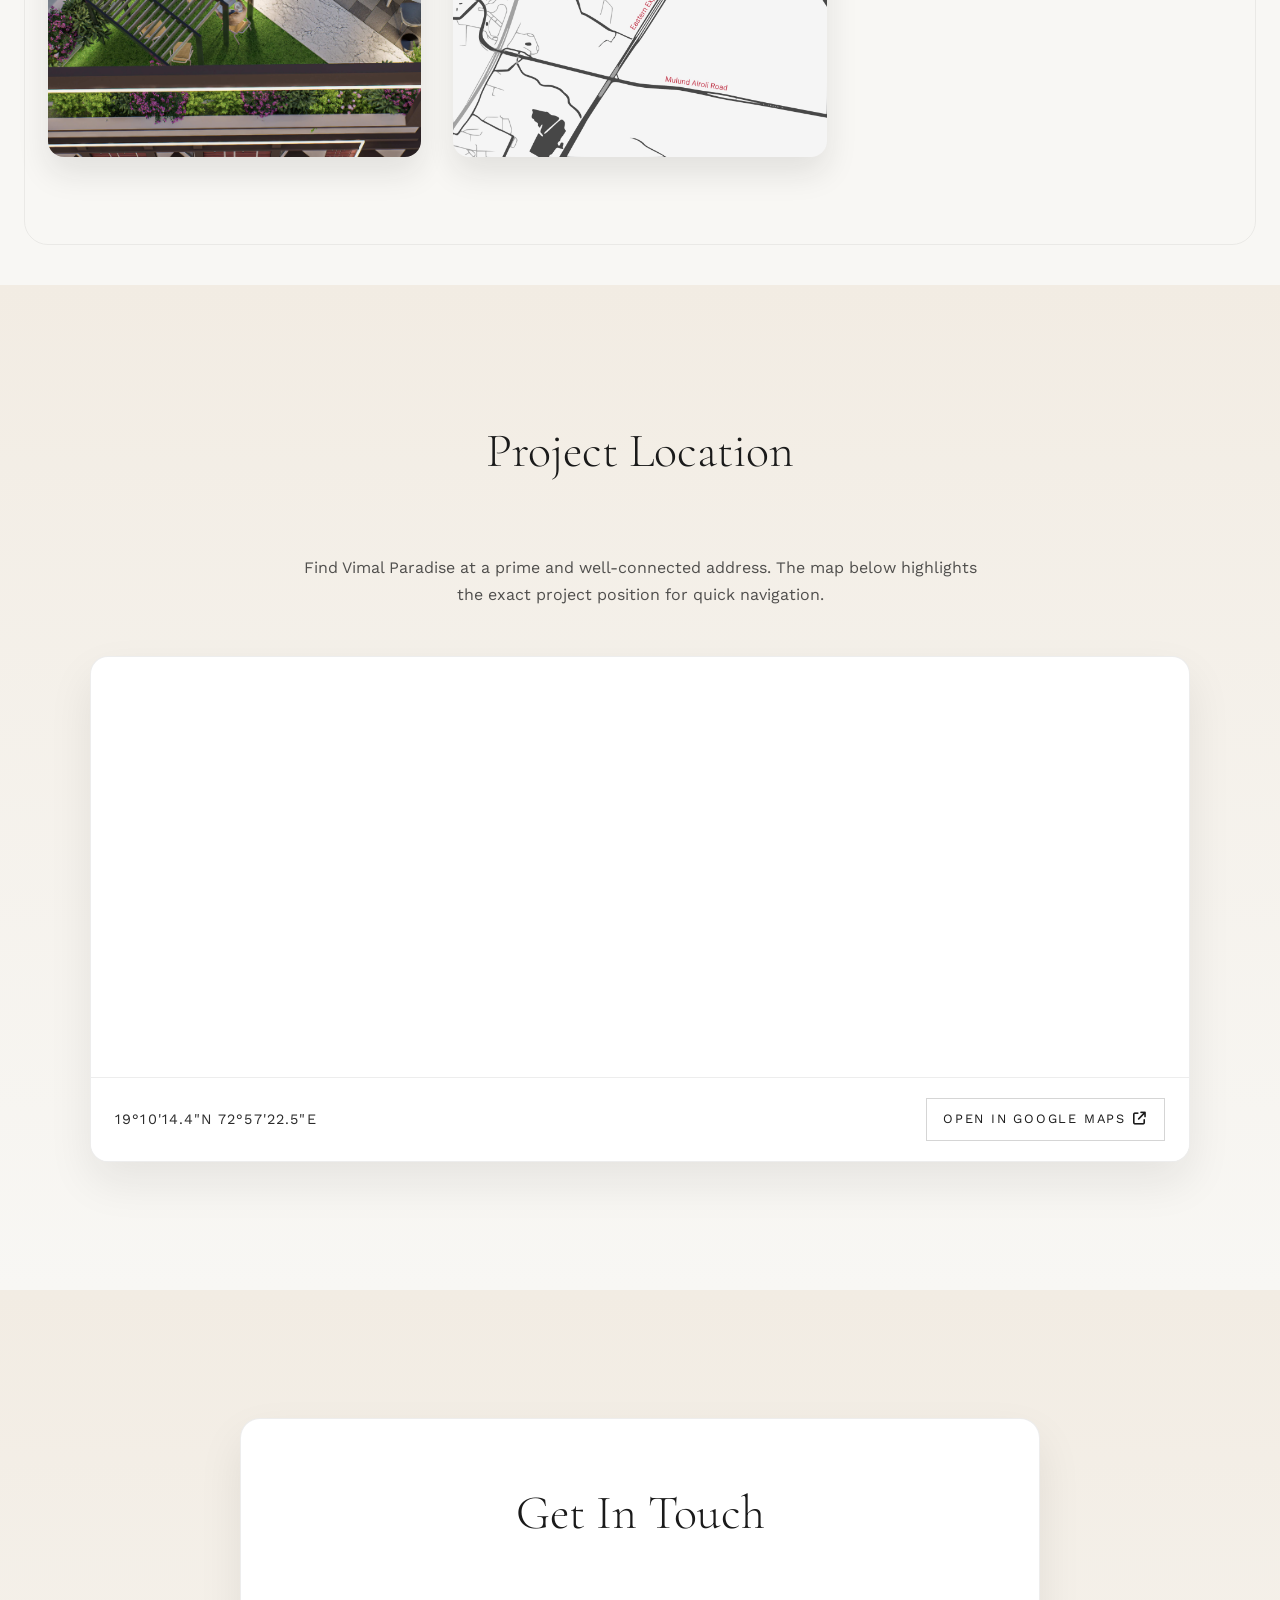
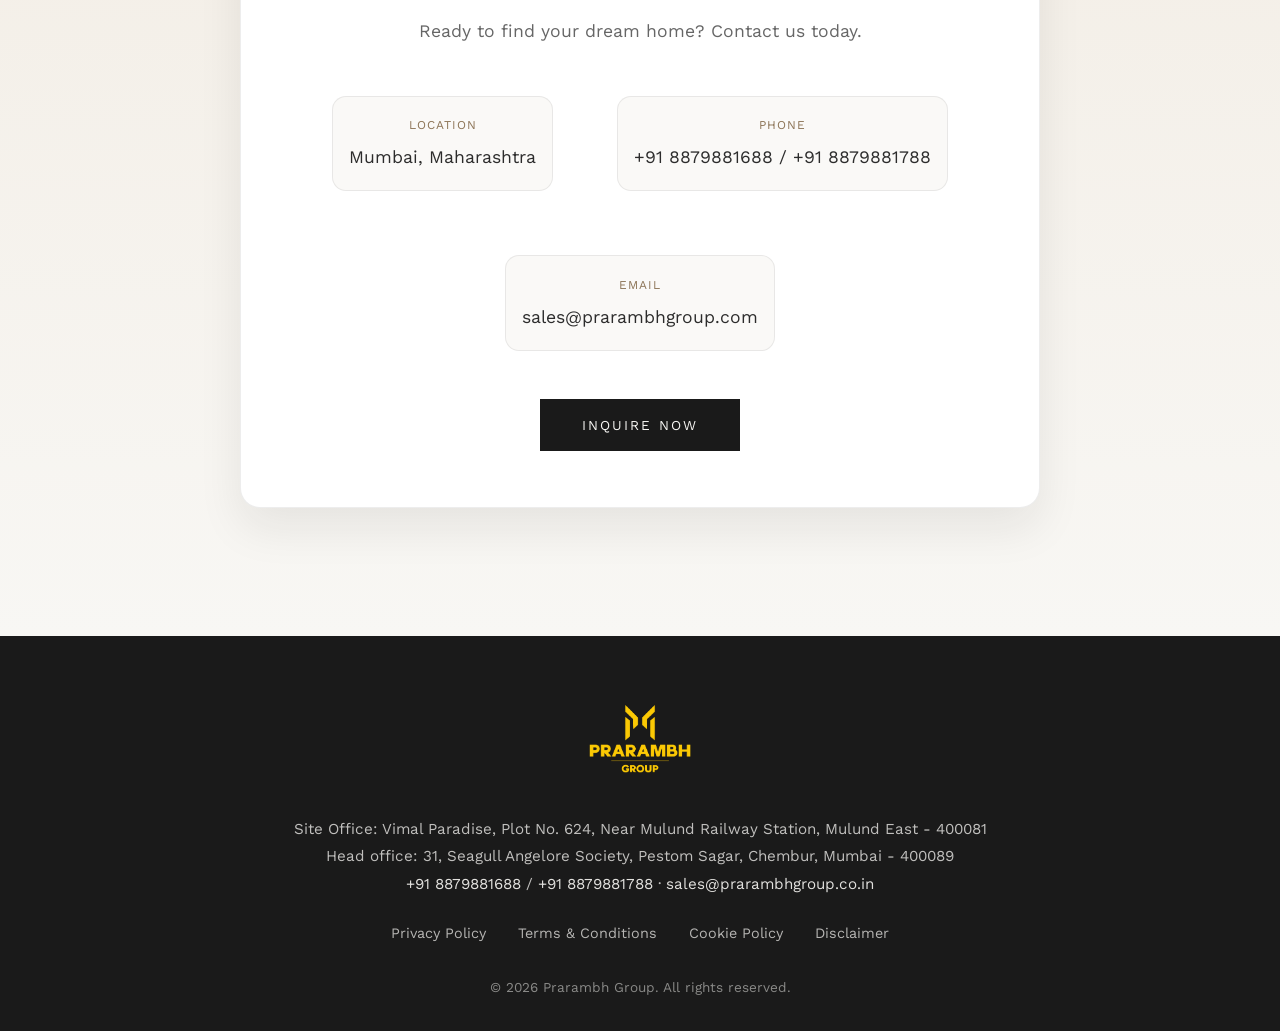
==== commit fe8011e8: "Update Vimal Paradise configurations to 1 and 2 BHK Replace the 3 BHK listing with 2 BHK and show ca" ====
--- a/index.html
+++ b/index.html
@@ -1042,7 +1042,7 @@
                 <div class="project-meta">
                     <div class="meta-item">
                         <div class="meta-label">Configuration</div>
-                        <div class="meta-value">1 & 3 BHK</div>
+                        <div class="meta-value">1 & 2 BHK</div>
                     </div>
                     <div class="meta-item">
                         <div class="meta-label">Location</div>
@@ -1053,8 +1053,8 @@
                         <div class="meta-value">Bookings Open</div>
                     </div>
                     <div class="meta-item">
-                        <div class="meta-label"></div>
-                        <div class="meta-value"></div>
+                        <div class="meta-label">Carpet Area</div>
+                        <div class="meta-value">1 BHK 410 & 424, 2 BHK 863</div>
                     </div>
                 </div>
                 <button onclick="openModal()" class="cta-button" style="cursor: pointer;">Inquire Now</button>
@@ -1223,9 +1223,9 @@
                     <label class="form-label">Interested In</label>
                     <select name="interest" class="form-select">
                         <option value="">Select an option</option>
-                        <option value="1 BHK">1 BHK (420 Sq.ft)</option>
-                        <option value="1 BHK">1 BHK (413 Sq.ft)</option>
-                        <option value="3 BHK Jodi">3 BHK Jodi Flat</option>
+                        <option value="1 BHK (410 Sq.ft carpet)">1 BHK (410 Sq.ft carpet)</option>
+                        <option value="1 BHK (424 Sq.ft carpet)">1 BHK (424 Sq.ft carpet)</option>
+                        <option value="2 BHK (863 Sq.ft carpet)">2 BHK (863 Sq.ft carpet)</option>
                         <option value="General">General Inquiry</option>
                     </select>
                 </div>
